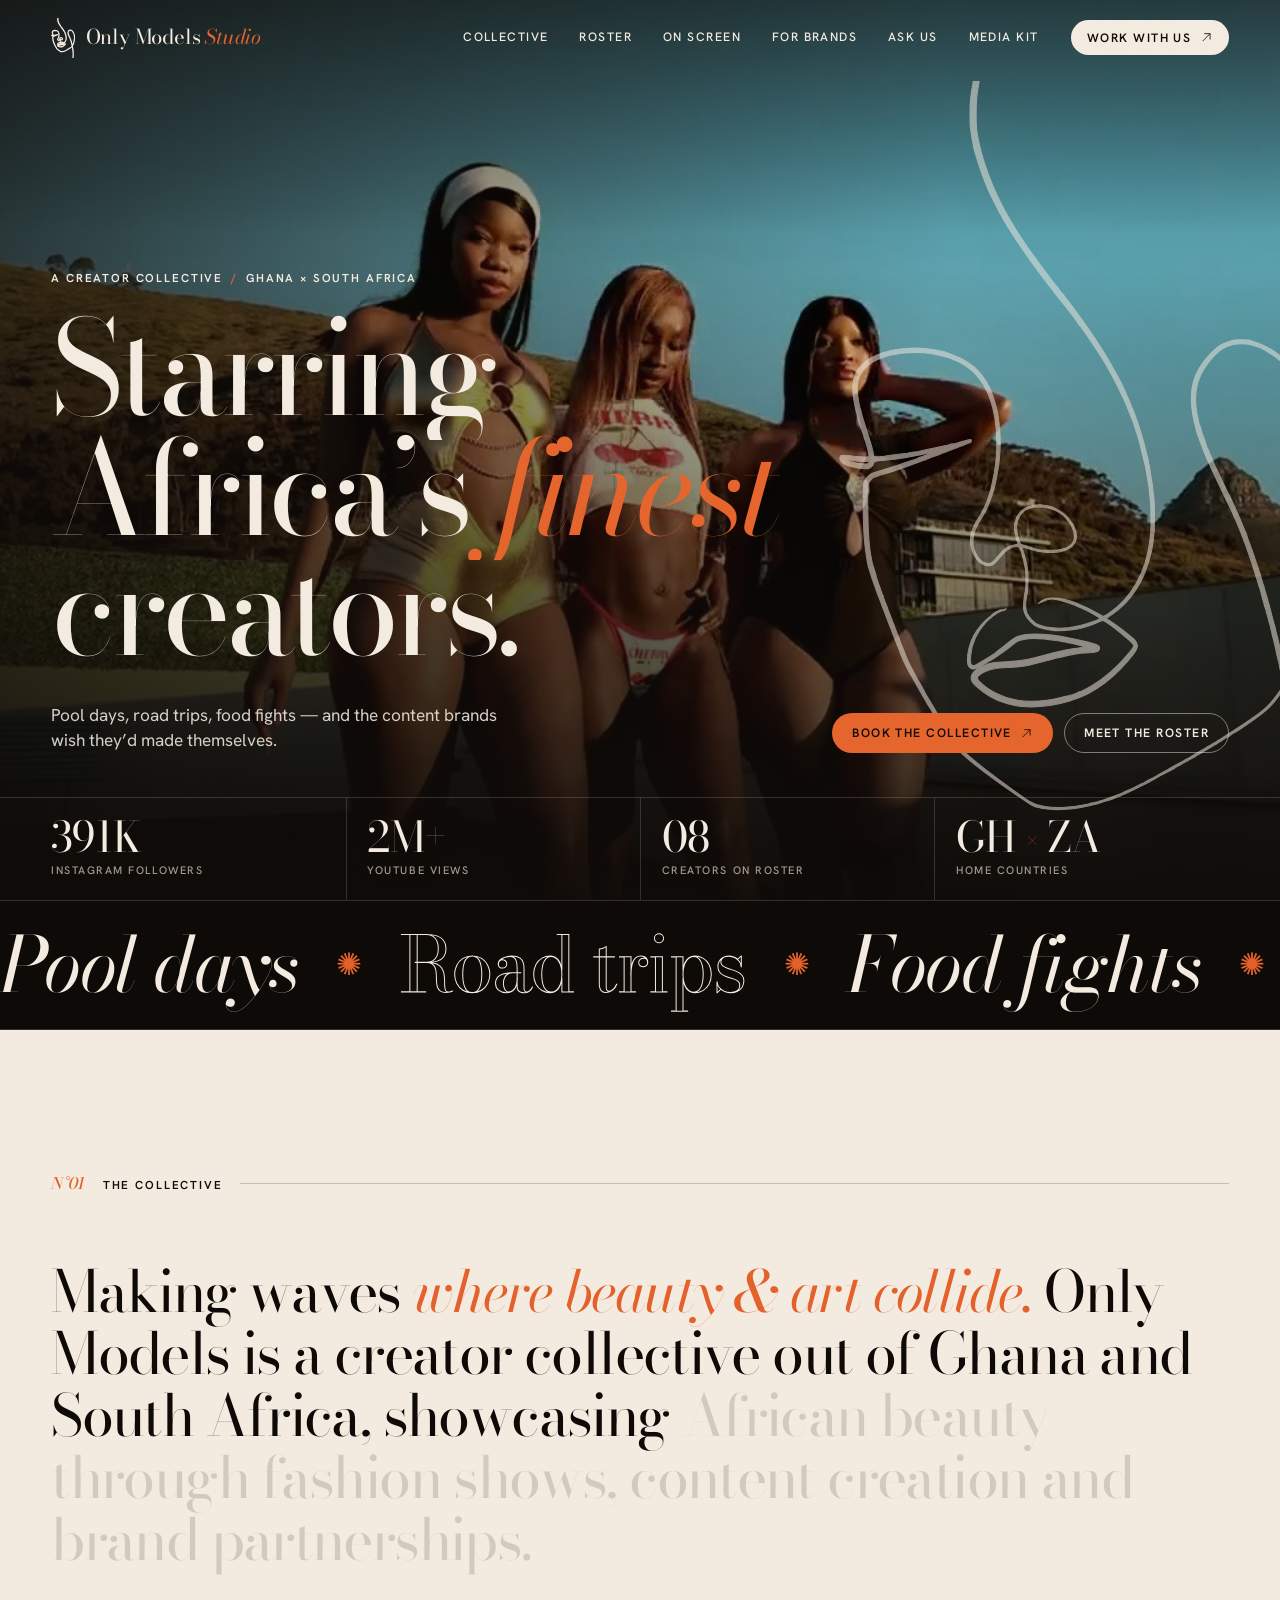
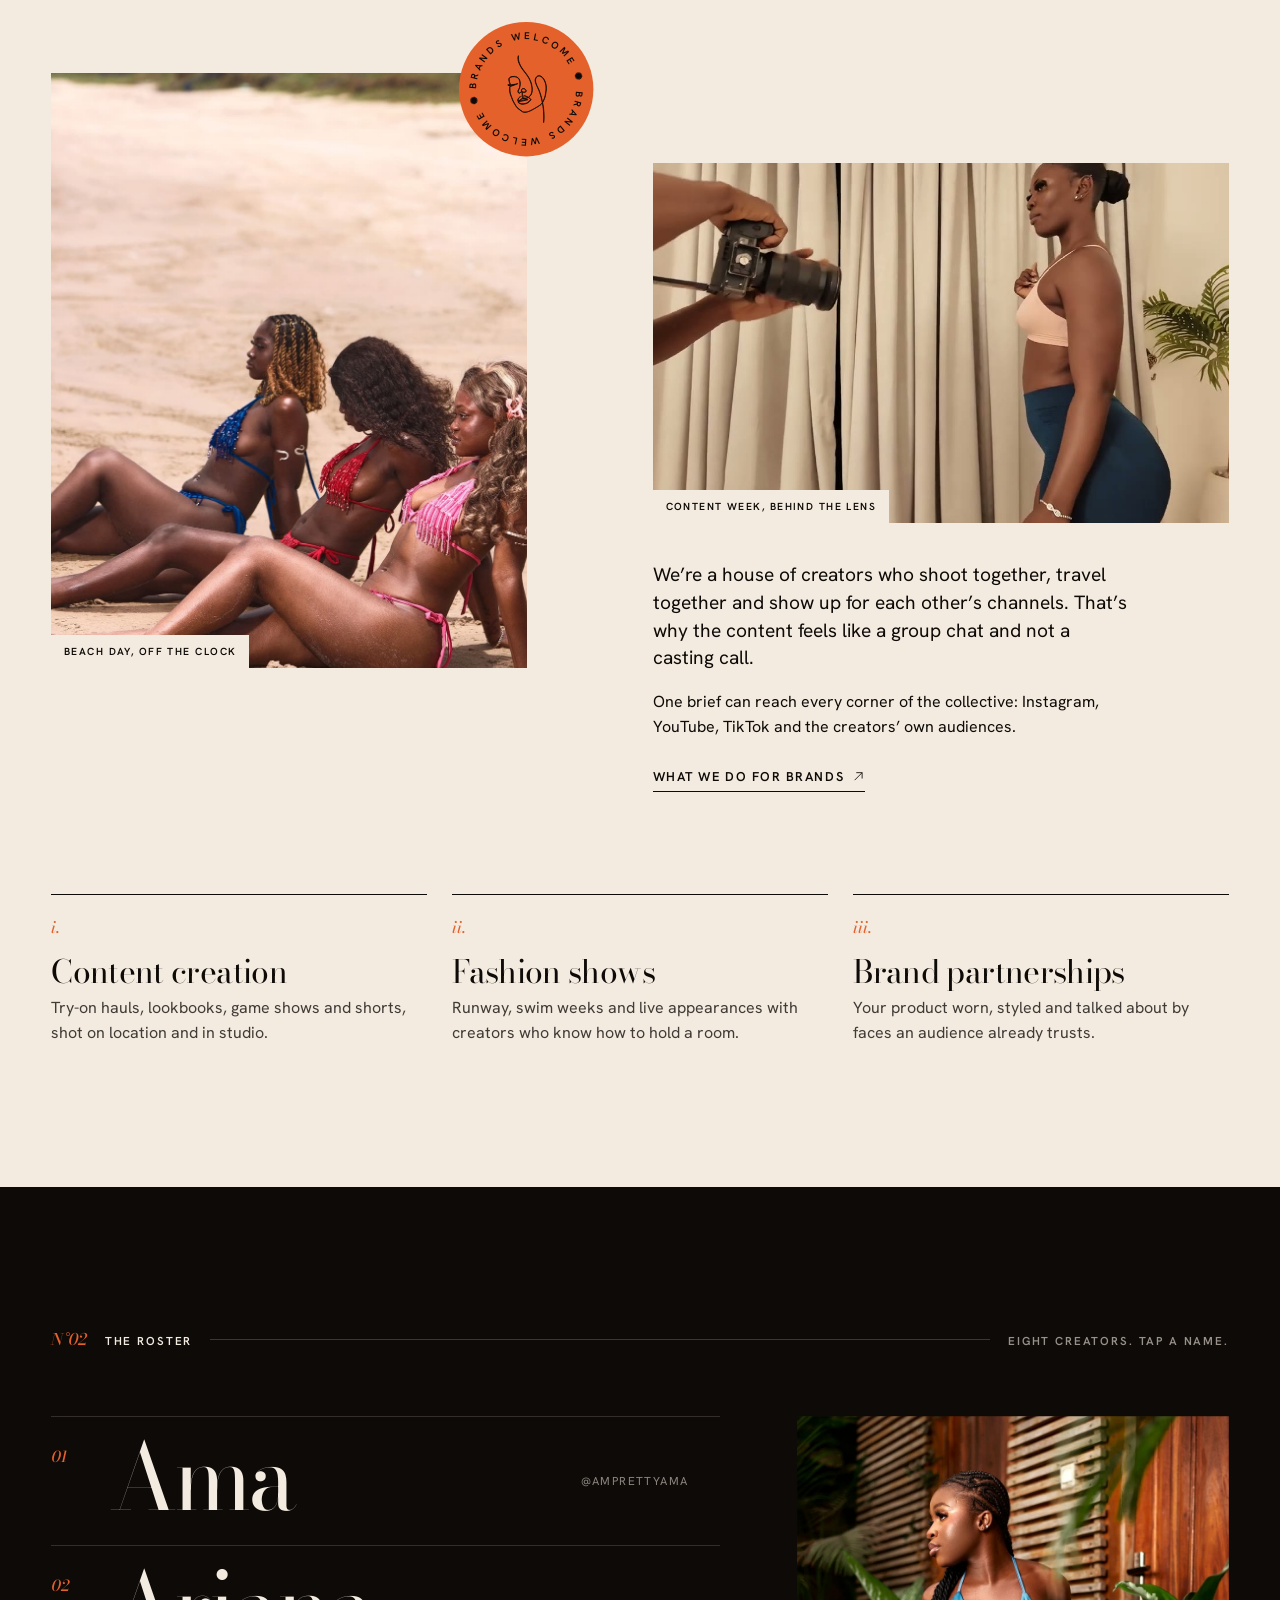
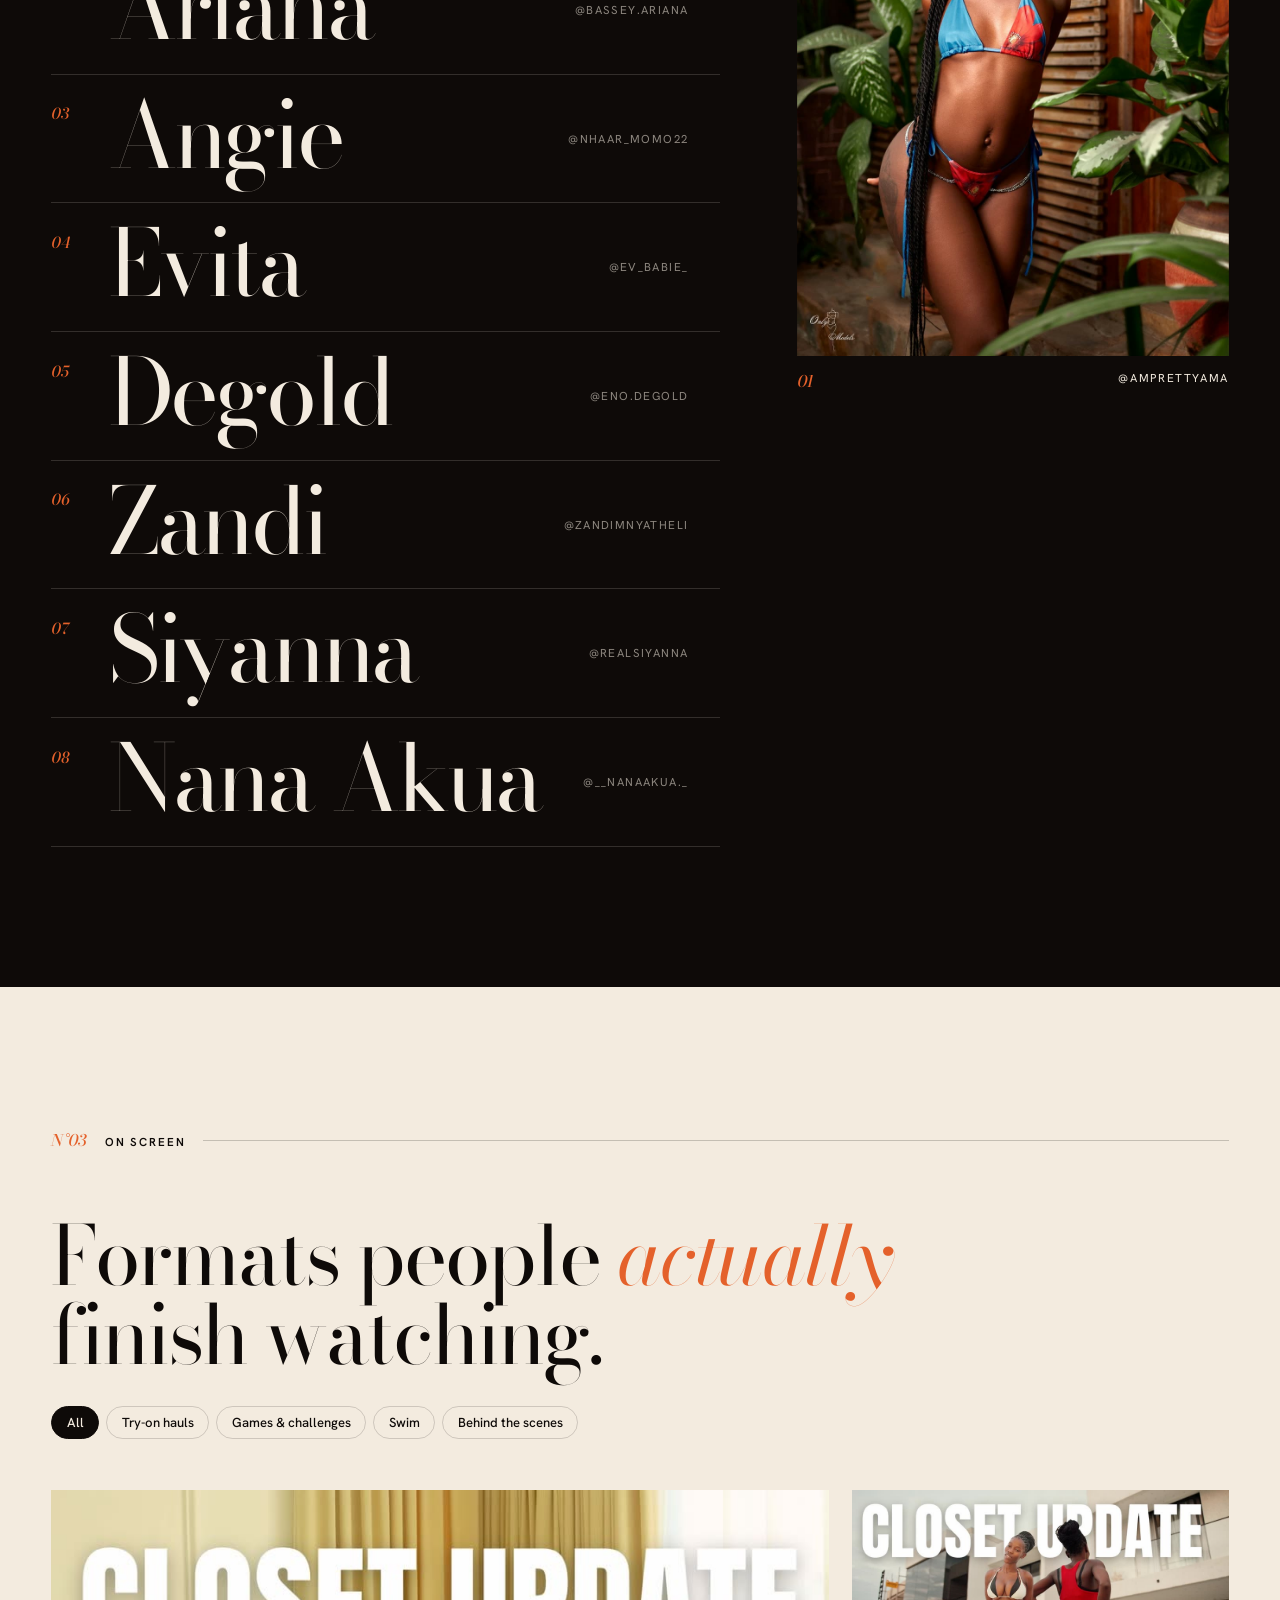
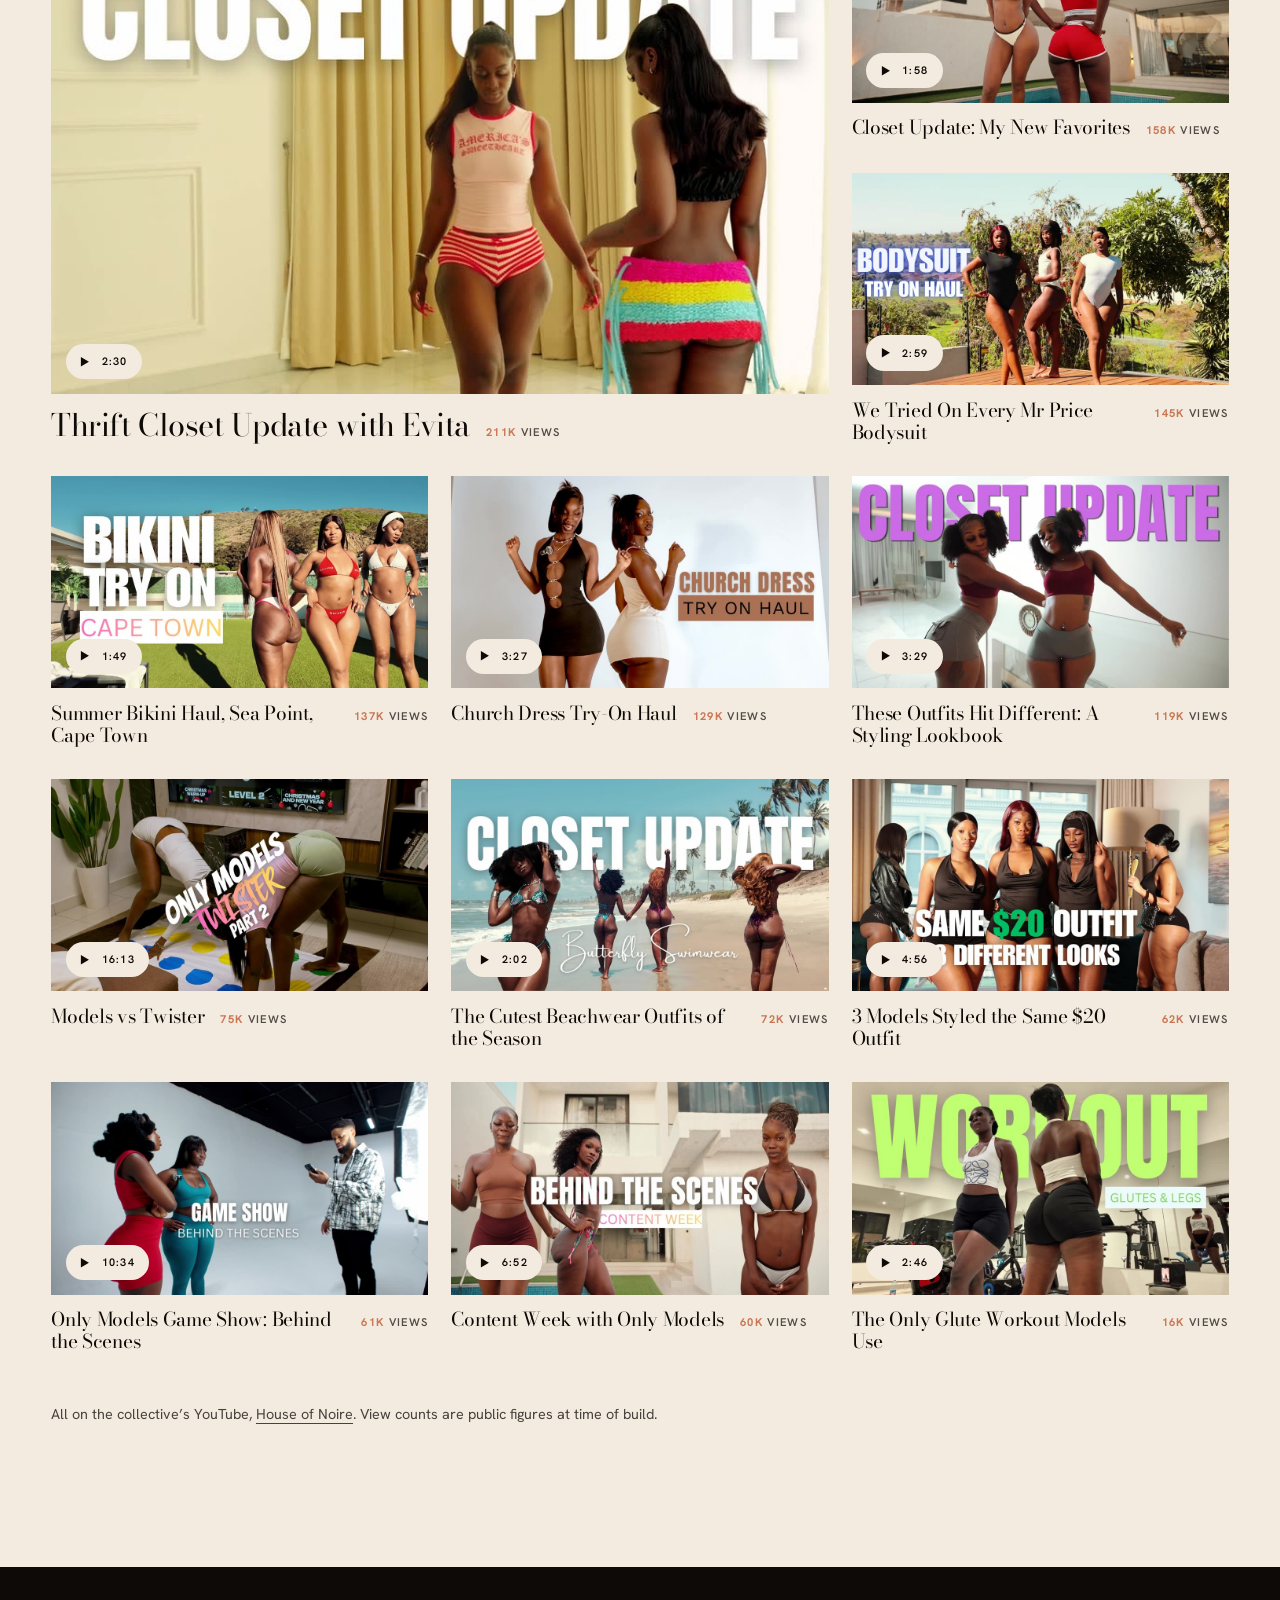
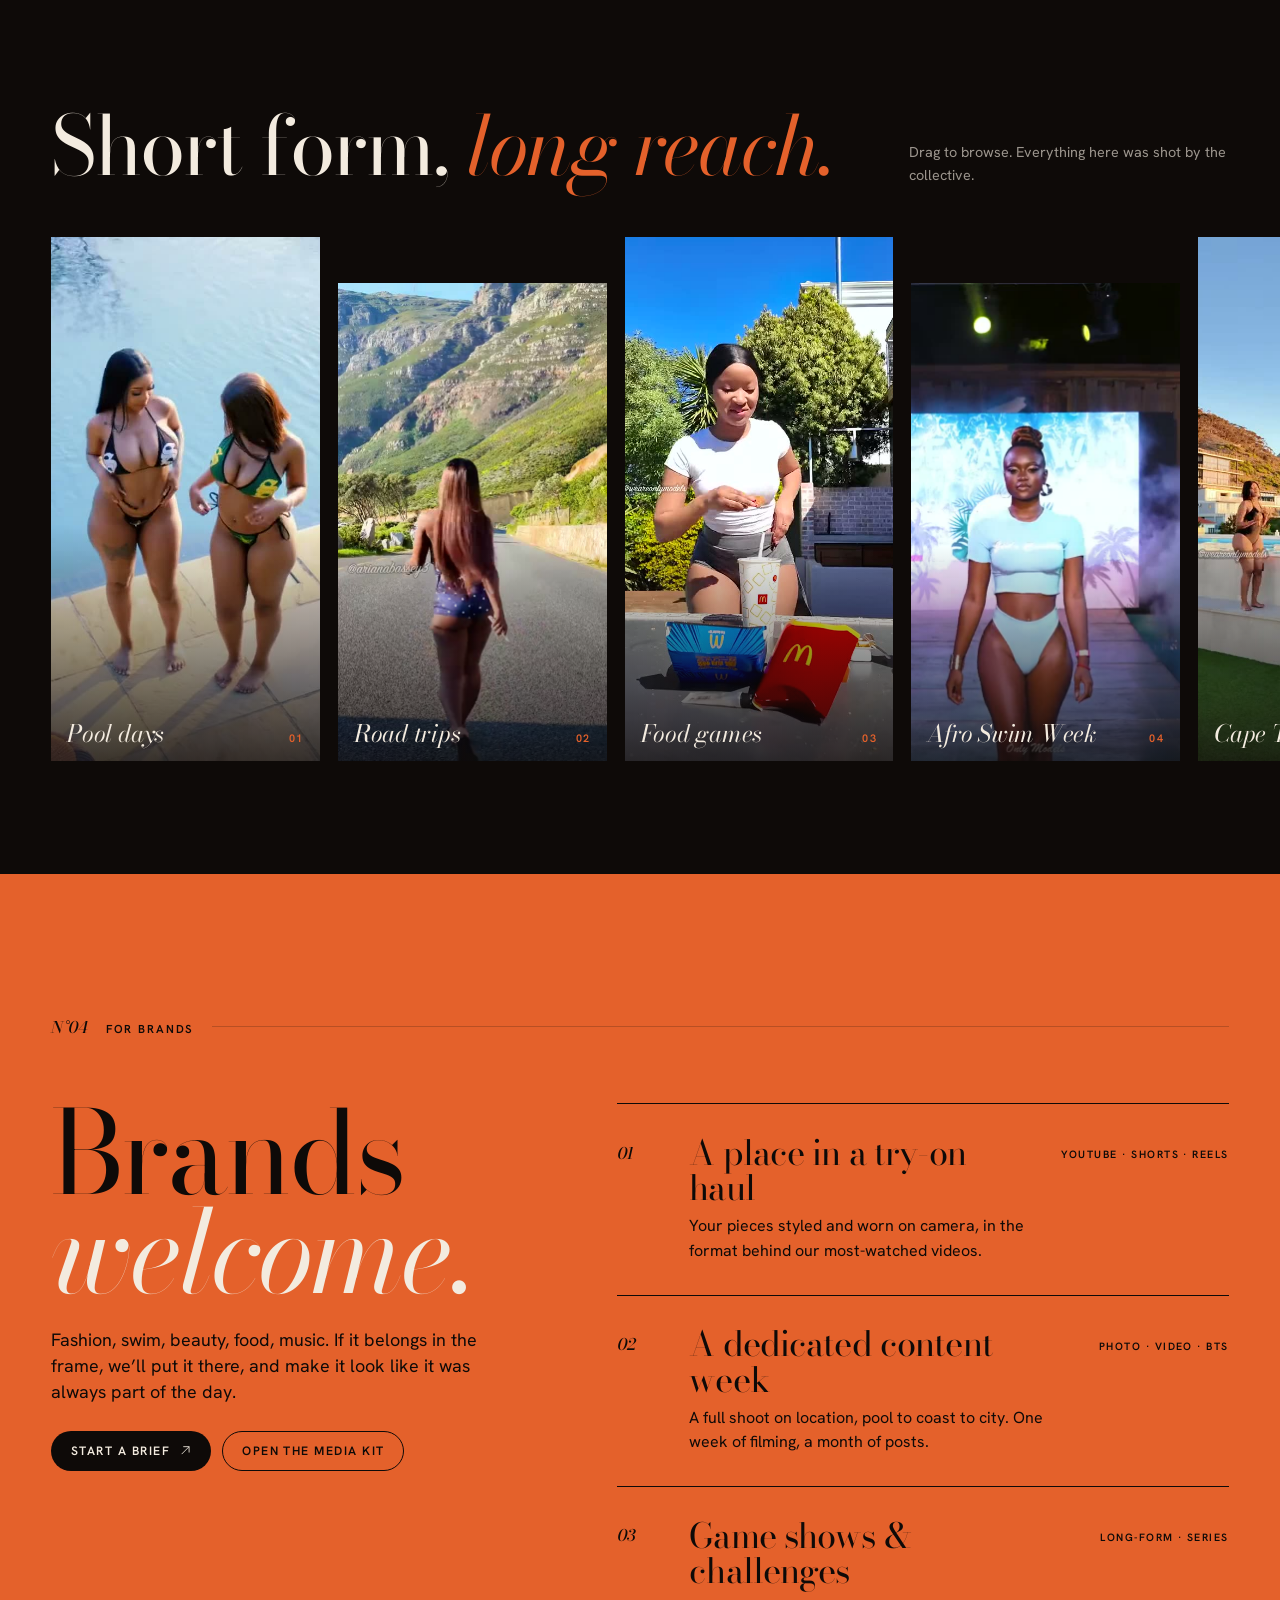
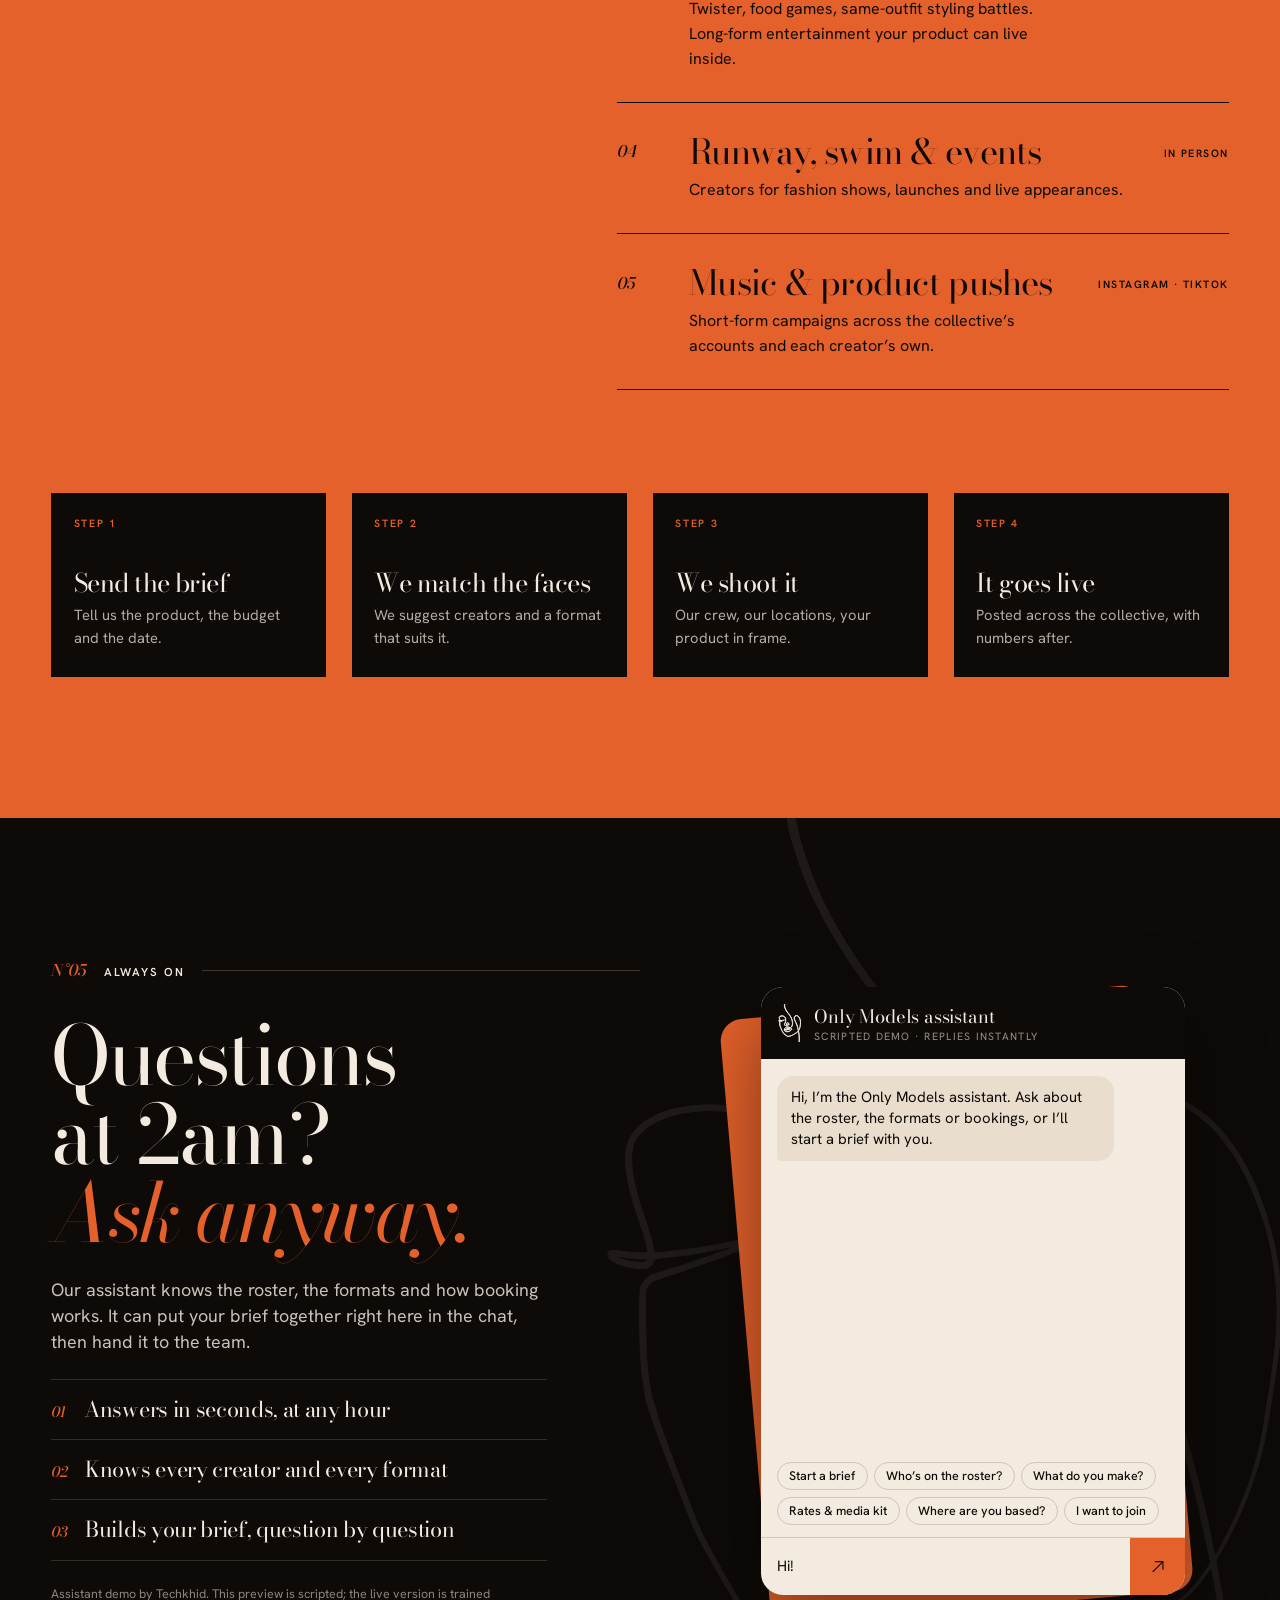
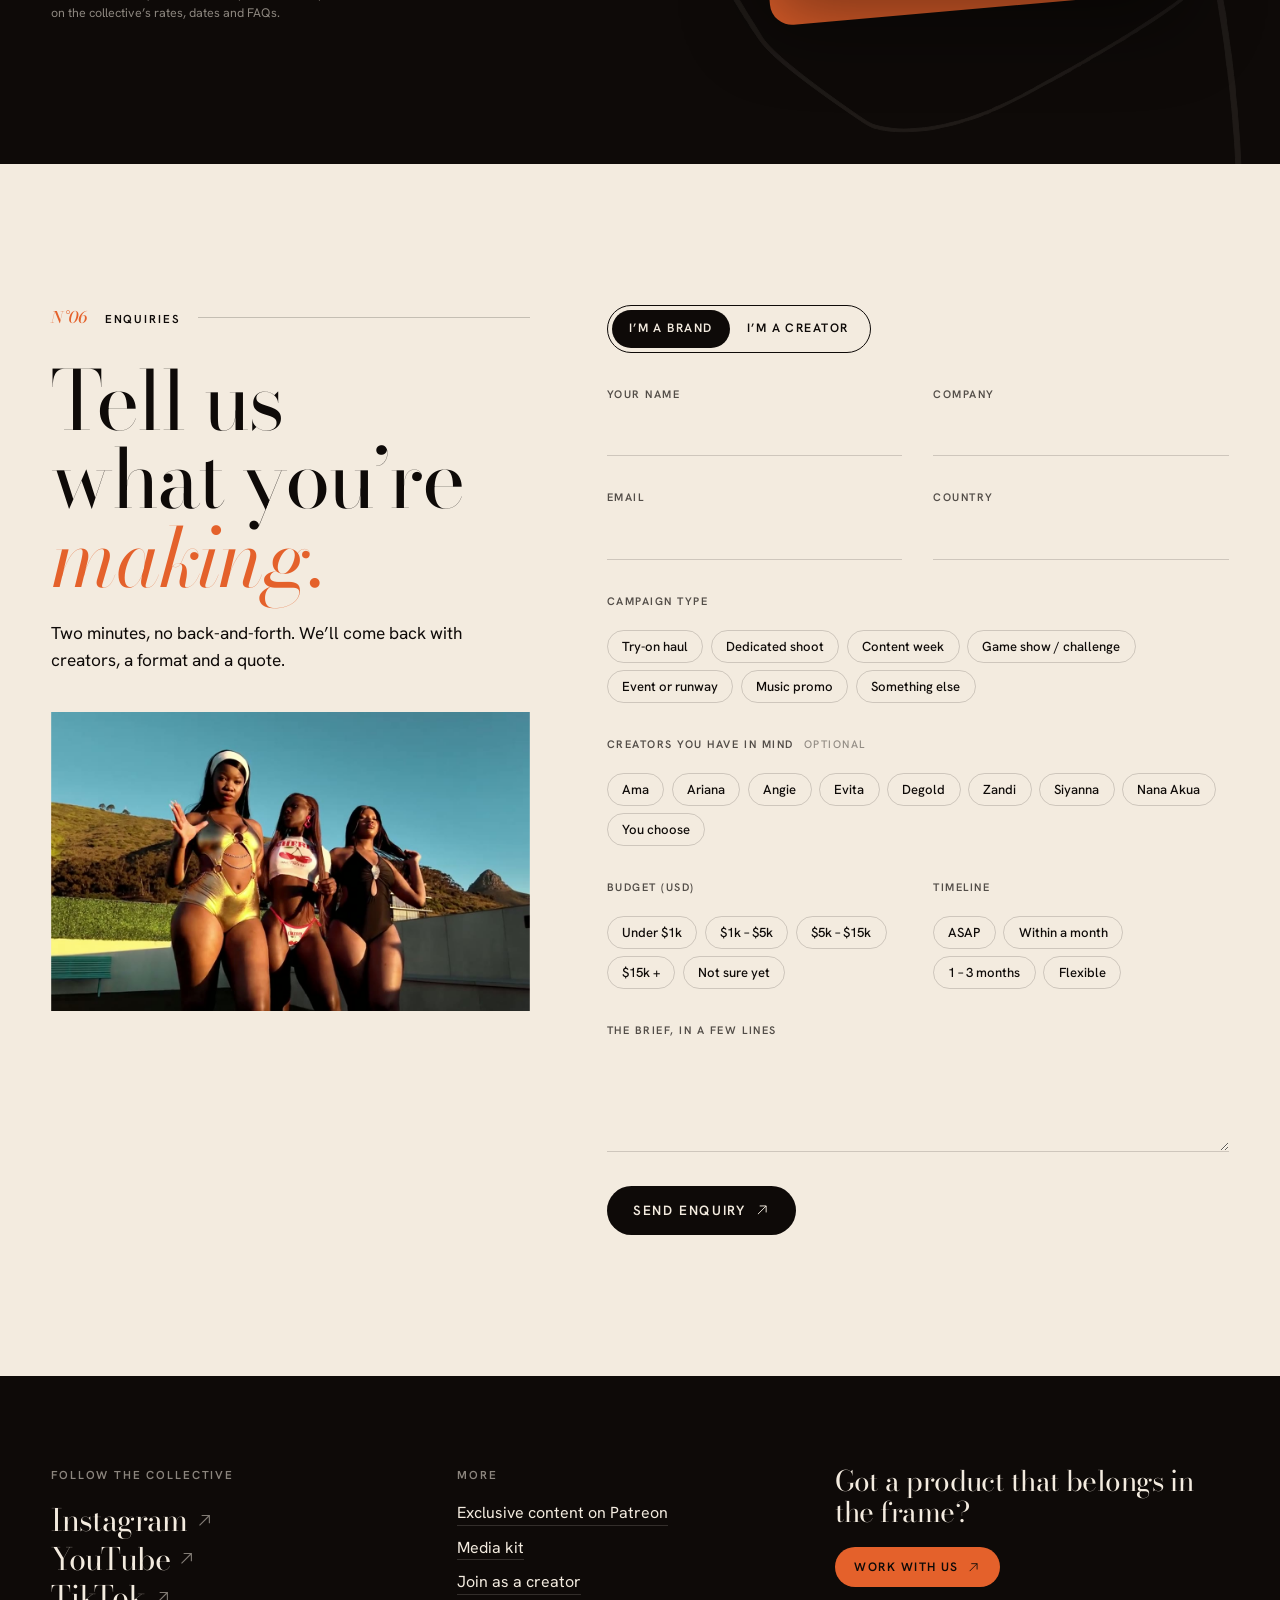
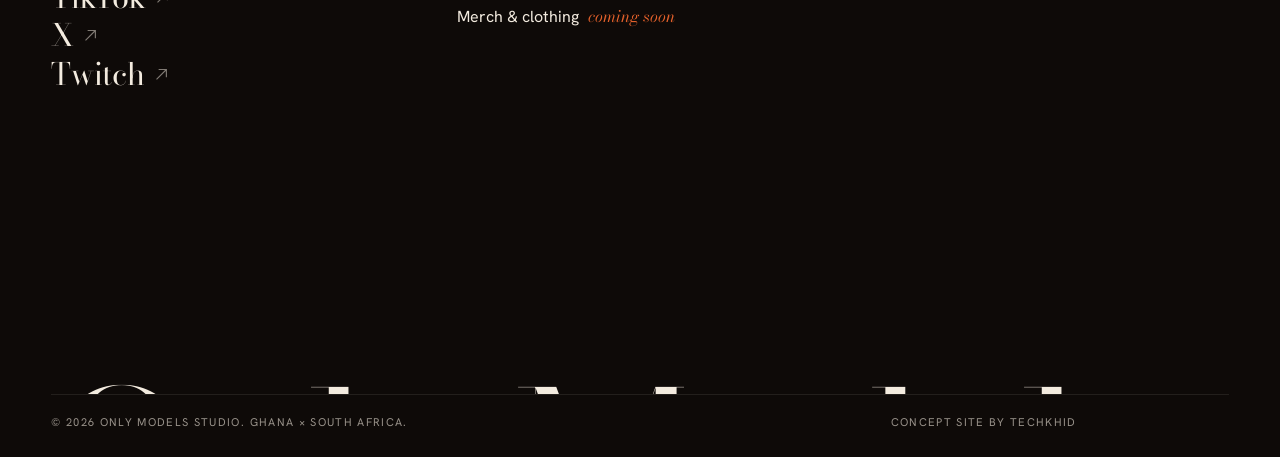
==== index.html @ adcc5e1e "Only Models Studio concept site Static site: hero film, roster, video grid, brand offers, scripted c" ====
<!doctype html>
<html lang="en">
<head>
<meta charset="utf-8">
<meta name="viewport" content="width=device-width, initial-scale=1">
<title>Only Models Studio — Africa's finest creators</title>
<meta name="description" content="Only Models Studio is a creator collective out of Ghana and South Africa. Pool days, road trips, food fights and brand partnerships, starring Africa's finest creators.">
<meta name="theme-color" content="#0e0a08">
<meta property="og:title" content="Only Models Studio — Africa's finest creators">
<meta property="og:description" content="A creator collective out of Ghana and South Africa. Brands welcome.">
<meta property="og:image" content="assets/img/collective-beach.jpg">
<meta property="og:type" content="website">
<link rel="icon" type="image/svg+xml" href="assets/favicon.svg">
<link rel="preconnect" href="https://fonts.googleapis.com">
<link rel="preconnect" href="https://fonts.gstatic.com" crossorigin>
<link href="https://fonts.googleapis.com/css2?family=Bodoni+Moda:ital,opsz,wght@0,6..96,400..700;1,6..96,400..700&family=Hanken+Grotesk:wght@300..700&display=swap" rel="stylesheet">
<link rel="preload" as="image" href="assets/video/hero-poster.jpg">
<link rel="stylesheet" href="css/style.css">
</head>
<body class="is-loading">

<!-- Their line-art mark, traced from the collective's own logo -->
<svg class="sprite" aria-hidden="true" focusable="false">
  <symbol id="mark" viewBox="400 0 1440 2400"><path fill-rule="evenodd" d="M 808 9 C 807 14, 806 19, 806 20 C 805 23, 803 39, 801 57 C 800 69, 800 115, 801 127 C 804 151, 806 164, 811 188 C 815 203, 829 246, 836 266 C 838 270, 840 277, 842 281 C 847 295, 856 315, 867 336 C 901 406, 944 470, 1023 573 C 1027 576, 1033 584, 1037 591 C 1042 597, 1048 605, 1051 609 C 1061 620, 1088 656, 1097 668 C 1101 674, 1106 681, 1108 683 C 1109 685, 1111 687, 1112 689 C 1113 690, 1119 698, 1125 707 C 1138 726, 1160 759, 1160 760 C 1160 760, 1161 762, 1162 763 C 1164 765, 1169 773, 1174 782 C 1182 795, 1186 803, 1199 826 C 1205 837, 1220 869, 1227 883 C 1234 899, 1241 916, 1243 921 C 1243 923, 1245 926, 1245 928 C 1248 933, 1255 952, 1258 961 C 1259 966, 1262 974, 1264 980 C 1268 992, 1275 1019, 1278 1034 C 1280 1040, 1282 1047, 1282 1050 C 1285 1059, 1292 1094, 1294 1109 C 1295 1116, 1297 1127, 1298 1132 C 1298 1137, 1299 1148, 1300 1155 C 1301 1162, 1301 1173, 1302 1179 C 1303 1192, 1303 1240, 1302 1252 C 1302 1257, 1301 1266, 1300 1273 C 1291 1361, 1249 1437, 1184 1480 C 1172 1488, 1171 1488, 1164 1484 C 1138 1469, 1115 1458, 1090 1448 C 1080 1445, 1076 1444, 1065 1441 C 1063 1440, 1057 1439, 1054 1438 C 1048 1436, 1044 1436, 1031 1436 C 1016 1436, 1015 1436, 1009 1439 C 998 1444, 995 1446, 995 1447 C 995 1447, 994 1448, 992 1449 C 991 1450, 990 1450, 990 1451 C 991 1451, 994 1450, 998 1448 C 1021 1436, 1031 1436, 1067 1448 C 1079 1451, 1083 1453, 1088 1455 C 1089 1455, 1093 1457, 1095 1458 C 1112 1463, 1160 1489, 1160 1493 C 1160 1496, 1130 1507, 1109 1512 C 1088 1517, 1085 1518, 1072 1519 C 1036 1522, 1002 1517, 983 1507 C 975 1501, 965 1491, 959 1480 C 954 1470, 954 1445, 959 1422 C 961 1411, 962 1371, 960 1360 C 959 1349, 956 1335, 954 1329 C 951 1317, 949 1309, 947 1304 C 945 1299, 945 1296, 946 1296 C 947 1295, 955 1297, 968 1301 C 986 1307, 989 1308, 1007 1309 C 1045 1312, 1070 1306, 1085 1291 C 1096 1280, 1098 1270, 1094 1252 C 1087 1226, 1067 1202, 1042 1190 C 1039 1188, 1036 1186, 1035 1186 C 1027 1182, 1004 1177, 991 1177 C 984 1177, 970 1180, 963 1182 C 948 1187, 931 1204, 928 1217 C 927 1219, 926 1223, 925 1226 C 922 1237, 924 1254, 930 1275 C 932 1280, 933 1285, 933 1285 C 933 1286, 930 1287, 926 1288 C 907 1290, 895 1298, 876 1322 C 866 1336, 863 1338, 856 1340 C 840 1344, 820 1328, 812 1302 C 803 1275, 809 1249, 829 1219 C 836 1208, 846 1191, 850 1181 C 856 1166, 866 1137, 869 1124 C 874 1099, 876 1092, 876 1087 C 877 1084, 878 1078, 879 1073 C 882 1050, 885 1004, 883 980 C 880 930, 875 907, 860 866 C 859 861, 850 844, 846 837 C 827 804, 793 776, 754 762 C 750 760, 746 758, 745 758 C 731 752, 696 745, 673 743 C 606 738, 547 752, 510 779 C 473 808, 466 844, 484 918 C 486 926, 489 935, 489 938 C 490 940, 492 946, 493 951 C 495 955, 497 961, 497 964 C 498 966, 501 974, 504 983 C 506 991, 509 999, 510 1001 C 512 1008, 516 1021, 518 1032 C 521 1046, 522 1045, 497 1044 C 486 1044, 472 1042, 466 1041 C 453 1039, 444 1039, 441 1041 C 437 1046, 438 1054, 444 1059 C 457 1070, 498 1080, 518 1076 C 524 1075, 531 1068, 532 1062 C 534 1057, 534 1057, 547 1055 C 573 1052, 585 1051, 601 1049 C 633 1044, 642 1042, 647 1041 C 650 1040, 657 1039, 663 1038 C 669 1037, 677 1035, 680 1034 C 688 1033, 694 1033, 692 1034 C 691 1035, 690 1035, 668 1043 C 659 1046, 652 1049, 651 1050 C 650 1050, 648 1051, 645 1052 C 643 1052, 633 1056, 623 1059 C 601 1067, 581 1073, 562 1079 C 533 1088, 529 1089, 526 1091 C 517 1097, 510 1104, 506 1114 C 502 1122, 503 1223, 506 1265 C 509 1300, 514 1334, 518 1351 C 520 1356, 527 1379, 529 1385 C 536 1404, 542 1422, 545 1429 C 552 1446, 553 1450, 555 1456 C 556 1459, 559 1467, 562 1474 C 564 1480, 567 1487, 568 1490 C 569 1493, 571 1499, 578 1516 C 580 1520, 582 1526, 583 1529 C 584 1532, 585 1535, 586 1536 C 586 1537, 587 1540, 588 1542 C 589 1544, 591 1550, 593 1554 C 596 1561, 600 1572, 609 1595 C 614 1608, 627 1635, 640 1657 C 641 1659, 643 1664, 645 1666 C 655 1684, 672 1714, 676 1720 C 677 1722, 680 1727, 683 1733 C 687 1738, 694 1750, 699 1759 C 705 1768, 710 1778, 712 1780 C 714 1783, 717 1788, 719 1792 C 722 1795, 727 1803, 730 1809 C 734 1815, 739 1822, 741 1825 C 749 1838, 759 1850, 769 1860 C 801 1892, 869 1943, 955 2001 C 966 2009, 980 2016, 985 2017 C 987 2017, 989 2018, 990 2018 C 991 2019, 997 2020, 1004 2021 C 1029 2026, 1075 2024, 1105 2019 C 1126 2014, 1132 2013, 1145 2010 C 1153 2008, 1166 2004, 1170 2002 C 1172 2002, 1175 2001, 1178 2000 C 1185 1998, 1195 1995, 1206 1990 C 1208 1989, 1210 1988, 1211 1988 C 1212 1988, 1214 1987, 1216 1987 C 1217 1986, 1221 1984, 1225 1982 C 1229 1981, 1235 1978, 1240 1976 C 1248 1972, 1296 1948, 1298 1947 C 1298 1947, 1303 1944, 1309 1941 C 1321 1934, 1334 1927, 1340 1924 C 1342 1923, 1346 1921, 1350 1919 C 1353 1917, 1360 1913, 1365 1911 C 1369 1908, 1378 1903, 1383 1901 C 1387 1898, 1392 1895, 1393 1894 C 1394 1894, 1396 1893, 1397 1892 C 1398 1891, 1401 1890, 1404 1889 C 1406 1887, 1408 1886, 1409 1885 C 1411 1885, 1418 1880, 1425 1877 C 1426 1875, 1435 1870, 1445 1865 C 1454 1859, 1467 1852, 1473 1848 C 1479 1844, 1485 1841, 1487 1840 C 1488 1839, 1492 1837, 1496 1835 C 1499 1832, 1505 1829, 1507 1827 C 1509 1826, 1515 1822, 1520 1820 C 1524 1817, 1529 1813, 1531 1812 C 1539 1808, 1563 1792, 1577 1782 C 1626 1748, 1642 1733, 1665 1698 C 1672 1689, 1673 1689, 1675 1699 C 1675 1702, 1676 1708, 1677 1711 C 1678 1714, 1679 1721, 1680 1728 C 1681 1734, 1683 1744, 1684 1750 C 1685 1756, 1687 1764, 1687 1768 C 1688 1772, 1689 1780, 1690 1786 C 1695 1815, 1701 1855, 1703 1879 C 1704 1886, 1705 1895, 1706 1898 C 1706 1901, 1707 1906, 1707 1910 C 1708 1914, 1709 1924, 1710 1934 C 1713 1963, 1715 1980, 1716 1995 C 1717 2003, 1717 2014, 1718 2020 C 1724 2081, 1727 2212, 1723 2285 C 1721 2314, 1718 2356, 1715 2384 C 1713 2399, 1713 2400, 1718 2400 C 1723 2400, 1722 2402, 1725 2373 C 1737 2259, 1738 2118, 1727 1998 C 1726 1991, 1726 1980, 1725 1973 C 1724 1966, 1723 1954, 1722 1947 C 1722 1939, 1721 1928, 1720 1922 C 1719 1915, 1719 1909, 1718 1909 C 1718 1909, 1718 1903, 1717 1897 C 1716 1891, 1715 1879, 1714 1871 C 1710 1845, 1708 1829, 1707 1821 C 1706 1817, 1705 1809, 1704 1803 C 1704 1796, 1702 1788, 1702 1784 C 1701 1779, 1699 1770, 1698 1764 C 1697 1757, 1695 1748, 1695 1743 C 1694 1738, 1692 1728, 1690 1720 C 1688 1705, 1685 1689, 1683 1679 C 1682 1673, 1682 1673, 1688 1663 C 1701 1643, 1722 1601, 1734 1574 C 1745 1547, 1749 1537, 1749 1536 C 1749 1535, 1750 1533, 1751 1532 C 1753 1527, 1769 1479, 1772 1467 C 1778 1443, 1784 1417, 1785 1409 C 1789 1387, 1793 1364, 1798 1333 C 1803 1297, 1804 1291, 1808 1265 C 1822 1161, 1817 1076, 1791 987 C 1787 972, 1781 952, 1775 939 C 1774 935, 1773 930, 1772 929 C 1771 927, 1769 922, 1766 916 C 1766 914, 1763 907, 1760 901 C 1741 856, 1711 812, 1683 783 C 1651 751, 1620 732, 1583 722 C 1570 718, 1535 718, 1524 722 C 1500 729, 1488 737, 1469 756 C 1417 810, 1404 864, 1423 947 C 1425 958, 1435 991, 1440 1003 C 1441 1006, 1443 1011, 1444 1014 C 1447 1022, 1458 1049, 1462 1058 C 1463 1060, 1465 1064, 1466 1066 C 1467 1069, 1469 1074, 1471 1078 C 1473 1083, 1475 1086, 1475 1086 C 1475 1087, 1496 1130, 1511 1162 C 1527 1194, 1542 1228, 1552 1253 C 1553 1256, 1555 1261, 1556 1264 C 1557 1267, 1559 1271, 1560 1274 C 1560 1276, 1561 1278, 1562 1280 C 1563 1283, 1567 1292, 1570 1302 C 1572 1307, 1576 1320, 1580 1330 C 1583 1340, 1588 1354, 1590 1361 C 1592 1367, 1594 1374, 1594 1376 C 1596 1380, 1598 1388, 1602 1400 C 1603 1404, 1605 1409, 1605 1410 C 1606 1412, 1607 1416, 1608 1420 C 1610 1428, 1619 1461, 1621 1467 C 1622 1469, 1623 1473, 1623 1475 C 1624 1477, 1625 1481, 1626 1484 C 1627 1489, 1631 1505, 1634 1513 C 1634 1516, 1636 1523, 1638 1530 C 1639 1536, 1641 1544, 1642 1548 C 1643 1551, 1645 1559, 1646 1564 C 1647 1568, 1650 1579, 1651 1588 C 1659 1620, 1660 1625, 1660 1627 C 1660 1629, 1660 1631, 1661 1632 C 1662 1635, 1665 1651, 1668 1663 C 1668 1667, 1669 1672, 1670 1674 C 1671 1678, 1670 1681, 1661 1694 C 1650 1710, 1638 1725, 1628 1735 C 1619 1744, 1615 1748, 1593 1764 C 1587 1768, 1581 1772, 1580 1773 C 1576 1776, 1544 1797, 1536 1802 C 1532 1805, 1527 1808, 1525 1809 C 1513 1817, 1504 1823, 1494 1829 C 1491 1830, 1487 1833, 1483 1836 C 1479 1838, 1474 1841, 1472 1842 C 1470 1844, 1464 1847, 1460 1849 C 1456 1852, 1444 1859, 1433 1865 C 1422 1871, 1413 1877, 1412 1878 C 1411 1878, 1408 1880, 1405 1882 C 1402 1883, 1397 1886, 1394 1888 C 1391 1890, 1388 1891, 1387 1892 C 1386 1893, 1383 1894, 1381 1895 C 1378 1897, 1364 1904, 1349 1913 C 1334 1921, 1321 1928, 1320 1929 C 1319 1929, 1314 1932, 1308 1936 C 1301 1939, 1296 1942, 1296 1942 C 1295 1942, 1289 1946, 1282 1950 C 1274 1953, 1267 1957, 1266 1958 C 1261 1960, 1239 1971, 1232 1973 C 1228 1975, 1224 1977, 1223 1978 C 1210 1983, 1183 1993, 1168 1998 C 1163 1999, 1157 2001, 1155 2002 C 1152 2002, 1148 2003, 1146 2004 C 1144 2004, 1141 2005, 1140 2005 C 1138 2006, 1122 2010, 1114 2011 C 1110 2012, 1105 2013, 1101 2013 C 1095 2015, 1082 2016, 1055 2018 C 1026 2020, 985 2013, 973 2005 C 971 2004, 970 2003, 970 2003 C 968 2003, 919 1969, 885 1944 C 818 1895, 773 1857, 756 1833 C 748 1820, 747 1818, 721 1777 C 707 1753, 706 1752, 688 1721 C 680 1708, 673 1696, 673 1695 C 671 1691, 660 1672, 657 1667 C 626 1609, 627 1611, 612 1571 C 609 1565, 605 1553, 602 1545 C 598 1536, 595 1527, 593 1523 C 592 1519, 590 1515, 590 1513 C 589 1511, 587 1507, 586 1504 C 585 1501, 583 1495, 581 1491 C 579 1486, 575 1476, 572 1468 C 570 1460, 566 1451, 564 1447 C 563 1443, 561 1438, 560 1436 C 560 1434, 558 1428, 556 1425 C 555 1421, 553 1416, 552 1414 C 552 1411, 549 1404, 546 1397 C 544 1389, 541 1381, 540 1379 C 540 1377, 537 1366, 534 1357 C 531 1347, 528 1338, 528 1337 C 528 1336, 527 1331, 526 1326 C 519 1293, 516 1245, 516 1171 C 516 1123, 516 1122, 518 1118 C 522 1108, 529 1102, 536 1100 C 539 1099, 542 1098, 544 1098 C 546 1097, 551 1095, 555 1094 C 574 1088, 616 1074, 659 1058 C 665 1056, 672 1053, 675 1053 C 677 1052, 680 1051, 681 1050 C 682 1050, 687 1048, 691 1046 C 694 1045, 701 1042, 706 1041 C 711 1039, 718 1036, 722 1034 C 742 1027, 798 1005, 801 1004 C 804 1002, 805 997, 802 996 C 800 995, 785 999, 763 1006 C 760 1007, 755 1008, 753 1008 C 751 1008, 743 1010, 737 1012 C 730 1013, 719 1016, 713 1017 C 706 1019, 698 1021, 694 1021 C 690 1022, 681 1024, 674 1025 C 666 1027, 656 1029, 652 1030 C 647 1030, 640 1031, 636 1032 C 632 1033, 628 1033, 627 1034 C 625 1034, 612 1036, 584 1039 C 577 1040, 568 1041, 565 1042 C 561 1043, 552 1043, 546 1044 C 534 1044, 532 1044, 532 1038 C 532 1033, 525 1008, 518 986 C 504 943, 500 930, 497 916 C 496 914, 495 909, 494 906 C 488 880, 485 849, 489 832 C 492 817, 497 809, 509 797 C 552 754, 658 741, 739 768 C 749 771, 768 780, 772 782 C 774 783, 775 784, 776 784 C 776 784, 781 787, 786 790 C 831 819, 857 864, 869 936 C 878 987, 876 1055, 863 1111 C 862 1117, 860 1125, 859 1129 C 859 1132, 858 1136, 857 1137 C 857 1138, 855 1143, 854 1147 C 847 1172, 836 1195, 823 1215 C 810 1235, 804 1248, 802 1267 C 798 1301, 817 1338, 842 1345 C 849 1347, 852 1347, 858 1346 C 866 1343, 869 1341, 881 1326 C 899 1303, 914 1293, 929 1293 C 936 1293, 937 1294, 941 1304 C 947 1321, 950 1334, 954 1355 C 956 1368, 956 1401, 954 1414 C 944 1466, 947 1481, 969 1503 C 982 1517, 997 1522, 1030 1526 C 1045 1528, 1078 1526, 1093 1523 C 1096 1523, 1102 1521, 1105 1521 C 1120 1518, 1147 1508, 1162 1501 C 1169 1497, 1169 1497, 1181 1505 C 1196 1515, 1219 1533, 1245 1556 C 1252 1562, 1255 1567, 1255 1570 C 1254 1572, 1248 1581, 1243 1587 C 1208 1630, 1176 1658, 1136 1681 C 1127 1687, 1108 1696, 1106 1696 C 1106 1696, 1102 1697, 1098 1699 C 1092 1702, 1084 1705, 1073 1708 C 1070 1708, 1063 1710, 1058 1711 C 1013 1723, 964 1726, 926 1719 C 890 1713, 849 1692, 826 1668 C 820 1661, 820 1661, 820 1657 C 821 1654, 822 1652, 830 1647 C 848 1635, 866 1630, 904 1629 C 919 1628, 933 1628, 935 1627 C 943 1626, 957 1624, 966 1622 C 970 1621, 976 1620, 979 1619 C 989 1617, 999 1614, 1007 1612 C 1012 1610, 1018 1609, 1021 1608 C 1023 1607, 1030 1606, 1035 1604 C 1039 1603, 1046 1601, 1050 1601 C 1072 1595, 1084 1593, 1091 1592 C 1095 1591, 1100 1591, 1102 1590 C 1104 1590, 1115 1589, 1128 1588 C 1156 1586, 1160 1585, 1160 1575 C 1160 1568, 1158 1566, 1112 1555 C 1035 1535, 958 1530, 930 1544 C 922 1548, 919 1550, 894 1570 C 884 1578, 872 1587, 869 1590 C 850 1602, 813 1624, 810 1624 C 802 1624, 800 1616, 802 1596 C 805 1560, 819 1531, 844 1504 C 855 1493, 876 1476, 879 1476 C 880 1476, 881 1475, 883 1474 C 884 1473, 886 1472, 888 1472 C 891 1472, 901 1468, 901 1467 C 901 1466, 900 1466, 899 1467 C 898 1467, 894 1467, 892 1468 C 887 1468, 878 1471, 875 1474 C 874 1474, 873 1475, 872 1475 C 871 1476, 869 1477, 867 1478 C 866 1479, 862 1482, 859 1485 C 818 1515, 793 1562, 793 1609 C 793 1624, 796 1629, 806 1633 C 810 1634, 816 1633, 821 1630 C 822 1629, 824 1628, 825 1628 C 825 1628, 828 1626, 832 1624 C 835 1622, 842 1618, 848 1615 C 869 1603, 883 1593, 910 1573 C 932 1555, 934 1554, 950 1551 C 968 1547, 1007 1549, 1037 1554 C 1041 1554, 1048 1556, 1052 1556 C 1055 1557, 1061 1558, 1064 1558 C 1068 1559, 1075 1561, 1081 1562 C 1086 1563, 1094 1565, 1098 1566 C 1101 1567, 1106 1568, 1109 1568 C 1111 1569, 1114 1570, 1115 1570 C 1117 1572, 1114 1573, 1101 1575 C 1083 1577, 1053 1583, 1029 1589 C 1026 1590, 1021 1592, 1018 1592 C 1011 1594, 989 1600, 980 1602 C 953 1609, 936 1612, 902 1613 C 865 1614, 852 1617, 835 1626 C 833 1627, 831 1628, 830 1628 C 828 1628, 813 1639, 810 1642 C 800 1654, 802 1668, 816 1680 C 843 1705, 872 1721, 902 1729 C 921 1734, 924 1735, 938 1737 C 979 1741, 1034 1735, 1077 1722 C 1079 1721, 1085 1719, 1089 1718 C 1113 1711, 1150 1691, 1175 1672 C 1203 1650, 1231 1622, 1254 1592 C 1264 1579, 1265 1576, 1265 1569 C 1265 1562, 1264 1559, 1256 1551 C 1243 1539, 1206 1510, 1188 1499 C 1183 1496, 1180 1494, 1180 1493 C 1180 1492, 1182 1490, 1193 1483 C 1248 1446, 1286 1386, 1303 1311 C 1307 1294, 1308 1286, 1311 1258 C 1313 1244, 1313 1178, 1311 1164 C 1311 1157, 1309 1146, 1308 1138 C 1308 1129, 1306 1116, 1304 1108 C 1303 1099, 1301 1088, 1300 1083 C 1300 1078, 1298 1071, 1298 1068 C 1297 1065, 1296 1060, 1296 1058 C 1294 1049, 1286 1016, 1278 987 C 1270 961, 1255 918, 1246 898 C 1246 896, 1241 885, 1236 874 C 1228 854, 1210 819, 1200 802 C 1164 736, 1127 682, 1058 592 C 1055 590, 1048 580, 1042 572 C 1035 563, 1027 553, 1023 548 C 1001 519, 969 475, 955 455 C 896 368, 864 303, 838 221 C 830 195, 822 164, 819 140 C 817 126, 817 121, 817 91 C 817 55, 817 48, 822 21 C 823 15, 824 8, 825 5 L 825 -0 817 -0 L 809 0 808 9 M 1535 731 C 1505 736, 1483 753, 1455 792 C 1433 823, 1424 858, 1427 897 C 1428 912, 1432 935, 1435 945 C 1435 947, 1437 954, 1439 959 C 1442 970, 1448 989, 1453 1001 C 1454 1006, 1456 1011, 1457 1013 C 1457 1014, 1458 1016, 1458 1017 C 1458 1017, 1460 1021, 1462 1025 C 1466 1036, 1473 1052, 1477 1060 C 1478 1063, 1481 1069, 1482 1073 C 1485 1078, 1488 1084, 1502 1114 C 1505 1120, 1513 1137, 1521 1153 C 1539 1189, 1545 1203, 1559 1238 C 1562 1245, 1565 1252, 1566 1254 C 1567 1256, 1568 1259, 1569 1262 C 1569 1264, 1571 1269, 1572 1273 C 1581 1294, 1601 1355, 1608 1376 C 1609 1381, 1611 1387, 1612 1391 C 1613 1395, 1615 1400, 1616 1402 C 1616 1404, 1619 1414, 1622 1424 C 1625 1434, 1628 1443, 1628 1446 C 1629 1448, 1629 1450, 1629 1451 C 1630 1451, 1631 1454, 1632 1458 C 1632 1461, 1634 1467, 1635 1471 C 1638 1483, 1646 1513, 1648 1519 C 1648 1522, 1651 1534, 1654 1545 C 1657 1556, 1660 1570, 1661 1576 C 1662 1581, 1664 1588, 1665 1592 C 1665 1595, 1667 1602, 1668 1607 C 1669 1612, 1671 1621, 1672 1626 C 1673 1630, 1675 1639, 1676 1645 C 1678 1657, 1679 1661, 1681 1661 C 1682 1661, 1687 1654, 1687 1653 C 1687 1652, 1689 1649, 1691 1646 C 1697 1634, 1698 1632, 1708 1614 C 1721 1587, 1733 1558, 1745 1528 C 1753 1507, 1766 1464, 1770 1445 C 1771 1440, 1773 1433, 1774 1430 C 1774 1427, 1775 1422, 1776 1418 C 1777 1414, 1778 1409, 1778 1407 C 1779 1402, 1783 1379, 1783 1371 C 1784 1368, 1785 1362, 1786 1358 C 1786 1353, 1788 1342, 1790 1333 C 1791 1324, 1793 1313, 1794 1308 C 1795 1300, 1798 1278, 1801 1256 C 1809 1195, 1809 1121, 1800 1069 C 1793 1027, 1788 1005, 1776 969 C 1764 935, 1749 899, 1737 877 C 1733 870, 1729 862, 1727 859 C 1723 851, 1716 840, 1710 833 C 1708 830, 1704 825, 1702 822 C 1685 798, 1660 774, 1639 760 C 1625 751, 1616 745, 1613 745 C 1612 744, 1610 743, 1608 742 C 1605 740, 1585 734, 1578 732 C 1567 730, 1545 730, 1535 731 M 459 1053 C 458 1054, 458 1054, 459 1054 C 460 1055, 463 1056, 466 1057 C 478 1061, 491 1064, 505 1064 C 515 1064, 516 1064, 518 1062 C 521 1059, 520 1056, 515 1057 C 510 1057, 478 1055, 474 1054 C 464 1052, 460 1052, 459 1053 M 976 1184 C 973 1185, 970 1186, 968 1186 C 967 1187, 964 1188, 962 1188 C 958 1189, 948 1196, 943 1202 C 929 1218, 926 1243, 935 1272 C 938 1281, 941 1287, 942 1287 C 943 1288, 950 1290, 958 1292 C 979 1299, 980 1300, 991 1302 C 1007 1305, 1042 1304, 1055 1301 C 1079 1295, 1090 1284, 1090 1265 C 1090 1259, 1088 1249, 1085 1243 C 1084 1241, 1083 1239, 1083 1238 C 1083 1237, 1072 1220, 1068 1216 C 1062 1208, 1039 1192, 1036 1192 C 1035 1192, 1033 1191, 1032 1191 C 1018 1185, 991 1181, 976 1184"/></symbol>
  <symbol id="i-arrow" viewBox="0 0 24 24"><path d="M5 19 19 5M8 5h11v11" fill="none" stroke="currentColor" stroke-width="1.6"/></symbol>
  <symbol id="i-play" viewBox="0 0 24 24"><path d="M8 5.5v13l11-6.500z" fill="currentColor"/></symbol>
  <symbol id="i-close" viewBox="0 0 24 24"><path d="M5 5l14 14M19 5 5 19" fill="none" stroke="currentColor" stroke-width="1.6"/></symbol>
  <symbol id="i-ig" viewBox="0 0 24 24"><rect x="3.5" y="3.5" width="17" height="17" rx="5" fill="none" stroke="currentColor" stroke-width="1.6"/><circle cx="12" cy="12" r="4" fill="none" stroke="currentColor" stroke-width="1.6"/><circle cx="17.2" cy="6.8" r="1.1" fill="currentColor"/></symbol>
  <symbol id="i-yt" viewBox="0 0 24 24"><rect x="2.5" y="5.5" width="19" height="13" rx="4" fill="none" stroke="currentColor" stroke-width="1.6"/><path d="M10 9.200v5.600l5-2.800z" fill="currentColor"/></symbol>
  <symbol id="i-tt" viewBox="0 0 24 24"><path d="M14 3v11.500a3.5 3.5 0 1 1-3.5-3.500M14 3c.3 2.6 2 4.5 4.8 4.8" fill="none" stroke="currentColor" stroke-width="1.7" stroke-linecap="round"/></symbol>
  <symbol id="i-chat" viewBox="0 0 24 24"><path d="M4 5.500h16v10.500H10l-4.5 3.500V16H4z" fill="none" stroke="currentColor" stroke-width="1.6" stroke-linejoin="round"/></symbol>
</svg>

<!-- Preloader -->
<div class="loader" id="loader" aria-hidden="true">
  <svg class="loader__mark"><use href="#mark"/></svg>
  <div class="loader__row">
    <span>Only Models Studio</span>
    <span class="loader__count" id="loaderCount">0</span>
  </div>
</div>

<a class="skip" href="#main">Skip to content</a>
<div class="progress" id="progress" aria-hidden="true"></div>
<div class="cursor" id="cursor" aria-hidden="true"><span></span></div>

<header class="nav" id="nav">
  <a class="brand" href="#top" aria-label="Only Models Studio — home">
    <svg class="brand__mark"><use href="#mark"/></svg>
    <span class="brand__word">Only Models <em>Studio</em></span>
  </a>
  <nav class="nav__links" aria-label="Primary">
    <a href="#collective">Collective</a>
    <a href="#roster">Roster</a>
    <a href="#work">On screen</a>
    <a href="#brands">For brands</a>
    <a href="#assistant">Ask us</a>
    <a href="media-kit.html">Media kit</a>
  </nav>
  <a class="btn btn--pill nav__cta" href="#enquire">Work with us <svg><use href="#i-arrow"/></svg></a>
  <button class="nav__burger" id="burger" aria-label="Open menu" aria-expanded="false" aria-controls="menu"><span></span><span></span></button>
</header>

<div class="menu" id="menu" hidden>
  <nav aria-label="Mobile">
    <a href="#collective"><i>01</i>Collective</a>
    <a href="#roster"><i>02</i>Roster</a>
    <a href="#work"><i>03</i>On screen</a>
    <a href="#brands"><i>04</i>For brands</a>
    <a href="#assistant"><i>05</i>Ask us</a>
    <a href="#enquire"><i>06</i>Enquiries</a>
    <a href="media-kit.html"><i>07</i>Media kit</a>
  </nav>
  <p class="menu__foot">Ghana × South Africa — Brands welcome</p>
</div>

<main id="main">

<!-- ───────────── HERO ───────────── -->
<section class="hero" id="top">
  <div class="hero__media">
    <video class="hero__video" autoplay muted loop playsinline poster="assets/video/hero-poster.jpg">
      <source src="assets/video/hero.mp4" type="video/mp4">
    </video>
  </div>
  <svg class="hero__mark" aria-hidden="true"><use href="#mark"/></svg>

  <div class="hero__inner">
    <p class="eyebrow hero__eyebrow">A creator collective <b>/</b> Ghana × South Africa</p>
    <h1 class="hero__title">
      <span class="line"><span>Starring</span></span>
      <span class="line"><span>Africa&rsquo;s <em>finest</em></span></span>
      <span class="line"><span>creators.</span></span>
    </h1>
    <div class="hero__foot">
      <p class="hero__lede">Pool days, road trips, food fights &mdash; and the content brands wish they&rsquo;d made themselves.</p>
      <div class="hero__cta">
        <a class="btn btn--solid" href="#enquire">Book the collective <svg><use href="#i-arrow"/></svg></a>
        <a class="btn btn--ghost" href="#roster">Meet the roster</a>
      </div>
    </div>
  </div>

  <dl class="hero__stats">
    <div><dt>Instagram followers</dt><dd><span data-count="392" data-suffix="K">392K</span></dd></div>
    <div><dt>YouTube views</dt><dd><span data-count="2" data-suffix="M+">2M+</span></dd></div>
    <div><dt>Creators on roster</dt><dd><span data-count="8" data-pad="2">08</span></dd></div>
    <div><dt>Home countries</dt><dd>GH <i>×</i> ZA</dd></div>
  </dl>
</section>

<!-- ───────────── MARQUEE ───────────── -->
<div class="marquee" aria-hidden="true">
  <div class="marquee__track">
    <span>Pool days</span><i>✺</i><span class="o">Road trips</span><i>✺</i><span>Food fights</span><i>✺</i><span class="o">Try-on hauls</span><i>✺</i><span>Game shows</span><i>✺</i><span class="o">Content weeks</span><i>✺</i>
    <span>Pool days</span><i>✺</i><span class="o">Road trips</span><i>✺</i><span>Food fights</span><i>✺</i><span class="o">Try-on hauls</span><i>✺</i><span>Game shows</span><i>✺</i><span class="o">Content weeks</span><i>✺</i>
  </div>
</div>

<!-- ───────────── COLLECTIVE ───────────── -->
<section class="collective light" id="collective">
  <div class="wrap">
    <header class="sec-head">
      <span class="sec-no">N°01</span>
      <span class="sec-name">The Collective</span>
    </header>

    <p class="manifesto" id="manifesto">Making waves <em>where beauty &amp; art collide.</em> Only Models is a creator collective out of Ghana and South Africa, showcasing African beauty through fashion shows, content creation and brand partnerships.</p>

    <div class="collective__grid">
      <a class="seal" href="#enquire" aria-label="Brands welcome. Start a brief">
        <svg viewBox="0 0 200 200">
          <circle cx="100" cy="100" r="100" class="seal__disc"/>
          <defs><path id="sealPath" d="M100 100m-74 0a74 74 0 1 1 148 0a74 74 0 1 1-148 0"/></defs>
          <g class="seal__spin"><text><textPath href="#sealPath" textLength="456">BRANDS WELCOME ✺ BRANDS WELCOME ✺ </textPath></text></g>
          <use href="#mark" x="71" y="50" width="60" height="100" class="seal__mark"/>
        </svg>
      </a>
      <figure class="frame frame--a" data-parallax="-0.06">
        <img src="assets/img/collective-beach.jpg" alt="Three Only Models creators laughing together on the beach" loading="lazy" width="1400" height="1400">
        <figcaption>Beach day, off the clock</figcaption>
      </figure>
      <figure class="frame frame--b" data-parallax="0.08">
        <img src="assets/img/still-bts-camera.jpg" alt="Behind the scenes: a photographer shooting a creator during content week" loading="lazy" width="1280" height="720">
        <figcaption>Content week, behind the lens</figcaption>
      </figure>
      <div class="collective__copy">
        <p>We&rsquo;re a house of creators who shoot together, travel together and show up for each other&rsquo;s channels. That&rsquo;s why the content feels like a group chat and not a casting call.</p>
        <p>One brief can reach every corner of the collective: Instagram, YouTube, TikTok and the creators&rsquo; own audiences.</p>
        <a class="link" href="#brands">What we do for brands <svg><use href="#i-arrow"/></svg></a>
      </div>
    </div>

    <ul class="pillars">
      <li class="reveal"><span>i.</span><h3>Content creation</h3><p>Try-on hauls, lookbooks, game shows and shorts, shot on location and in studio.</p></li>
      <li class="reveal"><span>ii.</span><h3>Fashion shows</h3><p>Runway, swim weeks and live appearances with creators who know how to hold a room.</p></li>
      <li class="reveal"><span>iii.</span><h3>Brand partnerships</h3><p>Your product worn, styled and talked about by faces an audience already trusts.</p></li>
    </ul>
  </div>
</section>

<!-- ───────────── ROSTER ───────────── -->
<section class="roster" id="roster">
  <div class="wrap">
    <header class="sec-head">
      <span class="sec-no">N°02</span>
      <span class="sec-name">The Roster</span>
      <span class="sec-note">Eight creators. Tap a name.</span>
    </header>

    <div class="roster__layout">
      <ol class="roster__list" id="rosterList"></ol>
      <aside class="roster__stage" aria-hidden="true">
        <div class="roster__frame" id="rosterFrame"></div>
        <div class="roster__caption"><span id="rosterIdx">01</span><span id="rosterHandle">@amprettyama</span></div>
      </aside>
    </div>
  </div>
</section>

<!-- ───────────── ON SCREEN ───────────── -->
<section class="work light" id="work">
  <div class="wrap">
    <header class="sec-head">
      <span class="sec-no">N°03</span>
      <span class="sec-name">On Screen</span>
    </header>
    <div class="work__intro">
      <h2 class="display">Formats people <em>actually</em> finish watching.</h2>
      <div class="filters" role="tablist" aria-label="Filter videos">
        <button class="chip is-on" role="tab" aria-selected="true" data-filter="all">All</button>
        <button class="chip" role="tab" aria-selected="false" data-filter="haul">Try-on hauls</button>
        <button class="chip" role="tab" aria-selected="false" data-filter="game">Games &amp; challenges</button>
        <button class="chip" role="tab" aria-selected="false" data-filter="swim">Swim</button>
        <button class="chip" role="tab" aria-selected="false" data-filter="bts">Behind the scenes</button>
      </div>
    </div>
    <div class="work__grid" id="workGrid"></div>
    <p class="work__more">All on the collective&rsquo;s YouTube, <a href="https://www.youtube.com/@thehouseofnoire" target="_blank" rel="noopener">House of Noire</a>. View counts are public figures at time of build.</p>
  </div>
</section>

<!-- ───────────── REELS ───────────── -->
<section class="reels" id="reels">
  <div class="wrap reels__head">
    <h2 class="display">Short form, <em>long reach.</em></h2>
    <p>Drag to browse. Everything here was shot by the collective.</p>
  </div>
  <div class="reels__rail" id="reelsRail" tabindex="0" aria-label="Short videos from the collective">
    <figure class="reel"><video muted loop playsinline preload="none" poster="assets/video/reel-pool.jpg" src="assets/video/reel-pool.mp4"></video><figcaption><b>Pool days</b><span>01</span></figcaption></figure>
    <figure class="reel"><video muted loop playsinline preload="none" poster="assets/video/reel-road.jpg" src="assets/video/reel-road.mp4"></video><figcaption><b>Road trips</b><span>02</span></figcaption></figure>
    <figure class="reel"><video muted loop playsinline preload="none" poster="assets/video/reel-food.jpg" src="assets/video/reel-food.mp4"></video><figcaption><b>Food games</b><span>03</span></figcaption></figure>
    <figure class="reel"><video muted loop playsinline preload="none" poster="assets/video/reel-runway.jpg" src="assets/video/reel-runway.mp4"></video><figcaption><b>Afro Swim Week</b><span>04</span></figcaption></figure>
    <figure class="reel"><video muted loop playsinline preload="none" poster="assets/video/reel-capetown.jpg" src="assets/video/reel-capetown.mp4"></video><figcaption><b>Cape Town</b><span>05</span></figcaption></figure>
    <figure class="reel"><video muted loop playsinline preload="none" poster="assets/video/reel-gang.jpg" src="assets/video/reel-gang.mp4"></video><figcaption><b>The gang</b><span>06</span></figcaption></figure>
    <figure class="reel"><video muted loop playsinline preload="none" poster="assets/video/reel-dance.jpg" src="assets/video/reel-dance.mp4"></video><figcaption><b>Dance breaks</b><span>07</span></figcaption></figure>
  </div>
</section>

<!-- ───────────── FOR BRANDS ───────────── -->
<section class="brands" id="brands">
  <div class="wrap">
    <header class="sec-head">
      <span class="sec-no">N°04</span>
      <span class="sec-name">For Brands</span>
    </header>

    <div class="brands__layout">
      <div class="brands__lead">
        <h2 class="display">Brands <em>welcome.</em></h2>
        <p>Fashion, swim, beauty, food, music. If it belongs in the frame, we&rsquo;ll put it there, and make it look like it was always part of the day.</p>
        <div class="brands__actions">
          <a class="btn btn--dark" href="#enquire">Start a brief <svg><use href="#i-arrow"/></svg></a>
          <a class="btn btn--line" href="media-kit.html">Open the media kit</a>
        </div>
      </div>

      <ol class="offers">
        <li class="offer reveal">
          <span class="offer__no">01</span>
          <div><h3>A place in a try-on haul</h3><p>Your pieces styled and worn on camera, in the format behind our most-watched videos.</p></div>
          <span class="offer__tag">YouTube · Shorts · Reels</span>
        </li>
        <li class="offer reveal">
          <span class="offer__no">02</span>
          <div><h3>A dedicated content week</h3><p>A full shoot on location, pool to coast to city. One week of filming, a month of posts.</p></div>
          <span class="offer__tag">Photo · Video · BTS</span>
        </li>
        <li class="offer reveal">
          <span class="offer__no">03</span>
          <div><h3>Game shows &amp; challenges</h3><p>Twister, food games, same-outfit styling battles. Long-form entertainment your product can live inside.</p></div>
          <span class="offer__tag">Long-form · Series</span>
        </li>
        <li class="offer reveal">
          <span class="offer__no">04</span>
          <div><h3>Runway, swim &amp; events</h3><p>Creators for fashion shows, launches and live appearances.</p></div>
          <span class="offer__tag">In person</span>
        </li>
        <li class="offer reveal">
          <span class="offer__no">05</span>
          <div><h3>Music &amp; product pushes</h3><p>Short-form campaigns across the collective&rsquo;s accounts and each creator&rsquo;s own.</p></div>
          <span class="offer__tag">Instagram · TikTok</span>
        </li>
      </ol>
    </div>

    <div class="process">
      <div class="reveal"><span>Step 1</span><h4>Send the brief</h4><p>Tell us the product, the budget and the date.</p></div>
      <div class="reveal"><span>Step 2</span><h4>We match the faces</h4><p>We suggest creators and a format that suits it.</p></div>
      <div class="reveal"><span>Step 3</span><h4>We shoot it</h4><p>Our crew, our locations, your product in frame.</p></div>
      <div class="reveal"><span>Step 4</span><h4>It goes live</h4><p>Posted across the collective, with numbers after.</p></div>
    </div>
  </div>
</section>

<!-- ───────────── ASSISTANT ───────────── -->
<section class="assist" id="assistant">
  <svg class="assist__mark" aria-hidden="true"><use href="#mark"/></svg>
  <div class="wrap assist__layout">
    <div class="assist__copy">
      <header class="sec-head">
        <span class="sec-no">N°05</span>
        <span class="sec-name">Always On</span>
      </header>
      <h2 class="display">Questions at 2am? <em>Ask anyway.</em></h2>
      <p class="assist__lede">Our assistant knows the roster, the formats and how booking works. It can put your brief together right here in the chat, then hand it to the team.</p>
      <ul class="assist__points">
        <li><span>01</span>Answers in seconds, at any hour</li>
        <li><span>02</span>Knows every creator and every format</li>
        <li><span>03</span>Builds your brief, question by question</li>
      </ul>
      <p class="assist__tag">Assistant demo by Techkhid. This preview is scripted; the live version is trained on the collective&rsquo;s rates, dates and FAQs.</p>
    </div>
    <div class="assist__stage">
      <div class="chat chat--inline" id="chatInline" data-chat></div>
    </div>
  </div>
</section>

<!-- ───────────── ENQUIRE ───────────── -->
<section class="enquire light" id="enquire">
  <div class="wrap enquire__layout">
    <div class="enquire__aside">
      <header class="sec-head">
        <span class="sec-no">N°06</span>
        <span class="sec-name">Enquiries</span>
      </header>
      <h2 class="display">Tell us what you&rsquo;re <em>making.</em></h2>
      <p>Two minutes, no back-and-forth. We&rsquo;ll come back with creators, a format and a quote.</p>
      <figure class="enquire__img">
        <img src="assets/img/still-golden.jpg" alt="Three creators posing at golden hour in Cape Town" loading="lazy" width="1280" height="720">
      </figure>
    </div>

    <form class="form" id="form" novalidate>
      <div class="seg" role="radiogroup" aria-label="I am a">
        <label><input type="radio" name="who" value="brand" checked><span>I&rsquo;m a brand</span></label>
        <label><input type="radio" name="who" value="creator"><span>I&rsquo;m a creator</span></label>
      </div>

      <div class="form__row">
        <label class="field"><span>Your name</span><input name="name" autocomplete="name" required></label>
        <label class="field" data-for="brand"><span>Company</span><input name="company" autocomplete="organization"></label>
        <label class="field" data-for="creator" hidden><span>Instagram or TikTok handle</span><input name="handle" placeholder="@"></label>
      </div>
      <div class="form__row">
        <label class="field"><span>Email</span><input type="email" name="email" autocomplete="email" required></label>
        <label class="field"><span>Country</span><input name="country" autocomplete="country-name"></label>
      </div>

      <fieldset class="chips" data-for="brand" data-name="type">
        <legend>Campaign type</legend>
        <button type="button" class="chip">Try-on haul</button>
        <button type="button" class="chip">Dedicated shoot</button>
        <button type="button" class="chip">Content week</button>
        <button type="button" class="chip">Game show / challenge</button>
        <button type="button" class="chip">Event or runway</button>
        <button type="button" class="chip">Music promo</button>
        <button type="button" class="chip">Something else</button>
      </fieldset>

      <fieldset class="chips" data-for="brand" data-name="creators">
        <legend>Creators you have in mind <small>optional</small></legend>
        <span id="creatorChips"></span>
        <button type="button" class="chip">You choose</button>
      </fieldset>

      <div class="form__row" data-for="brand">
        <fieldset class="chips chips--single" data-name="budget">
          <legend>Budget (USD)</legend>
          <button type="button" class="chip">Under $1k</button>
          <button type="button" class="chip">$1k – $5k</button>
          <button type="button" class="chip">$5k – $15k</button>
          <button type="button" class="chip">$15k +</button>
          <button type="button" class="chip">Not sure yet</button>
        </fieldset>
        <fieldset class="chips chips--single" data-name="timeline">
          <legend>Timeline</legend>
          <button type="button" class="chip">ASAP</button>
          <button type="button" class="chip">Within a month</button>
          <button type="button" class="chip">1 – 3 months</button>
          <button type="button" class="chip">Flexible</button>
        </fieldset>
      </div>

      <label class="field field--area"><span id="msgLabel">The brief, in a few lines</span><textarea name="message" rows="3"></textarea></label>

      <div class="form__foot">
        <button class="btn btn--dark btn--lg" type="submit">Send enquiry <svg><use href="#i-arrow"/></svg></button>
        <p class="form__note" id="formNote" role="status"></p>
      </div>
    </form>

    <div class="sent" id="sent" hidden>
      <svg class="sent__mark"><use href="#mark"/></svg>
      <h3 class="display">Got it, <em id="sentName">thank you.</em></h3>
      <p id="sentText"></p>
      <button class="btn btn--line" id="sentReset" type="button">Send another</button>
      <p class="sent__demo">Demo preview: the form isn&rsquo;t connected yet, so nothing was sent.</p>
    </div>
  </div>
</section>

</main>

<!-- ───────────── FOOTER ───────────── -->
<footer class="foot">
  <div class="wrap">
    <div class="foot__top">
      <div>
        <p class="eyebrow">Follow the collective</p>
        <ul class="foot__social">
          <li><a href="https://www.instagram.com/onlymodelsstudio/" target="_blank" rel="noopener">Instagram <svg><use href="#i-arrow"/></svg></a></li>
          <li><a href="https://www.youtube.com/@thehouseofnoire" target="_blank" rel="noopener">YouTube <svg><use href="#i-arrow"/></svg></a></li>
          <li><a href="https://www.tiktok.com/@itsonlymodels" target="_blank" rel="noopener">TikTok <svg><use href="#i-arrow"/></svg></a></li>
          <li><a href="https://twitter.com/weareonlymodels" target="_blank" rel="noopener">X <svg><use href="#i-arrow"/></svg></a></li>
          <li><a href="https://www.twitch.tv/onlymodels" target="_blank" rel="noopener">Twitch <svg><use href="#i-arrow"/></svg></a></li>
        </ul>
      </div>
      <div>
        <p class="eyebrow">More</p>
        <ul class="foot__list">
          <li><a href="https://patreon.com/weareonlymodels" target="_blank" rel="noopener">Exclusive content on Patreon</a></li>
          <li><a href="media-kit.html">Media kit</a></li>
          <li><a href="#enquire">Join as a creator</a></li>
          <li><span>Merch &amp; clothing <i>coming soon</i></span></li>
        </ul>
      </div>
      <div class="foot__cta">
        <p>Got a product that belongs in the frame?</p>
        <a class="btn btn--solid" href="#enquire">Work with us <svg><use href="#i-arrow"/></svg></a>
      </div>
    </div>
    <div class="foot__word" aria-hidden="true">Only Models</div>
    <div class="foot__base">
      <span>© <span id="year">2026</span> Only Models Studio. Ghana × South Africa.</span>
      <span>Concept site by Techkhid</span>
    </div>
  </div>
</footer>

<!-- Creator drawer -->
<div class="drawer" id="drawer" hidden role="dialog" aria-modal="true" aria-labelledby="drawerName">
  <div class="drawer__scrim" data-close></div>
  <div class="drawer__panel">
    <button class="drawer__close" data-close aria-label="Close"><svg><use href="#i-close"/></svg></button>
    <div class="drawer__media" id="drawerMedia"></div>
    <div class="drawer__body">
      <p class="eyebrow" id="drawerIdx">Creator 01 / 08</p>
      <h3 class="drawer__name" id="drawerName">Ama</h3>
      <p class="drawer__note" id="drawerNote"></p>
      <ul class="drawer__links" id="drawerLinks"></ul>
      <a class="btn btn--solid" id="drawerBook" href="#enquire">Request for a campaign <svg><use href="#i-arrow"/></svg></a>
    </div>
  </div>
</div>

<!-- Video lightbox -->
<div class="lightbox" id="lightbox" hidden role="dialog" aria-modal="true" aria-label="Video player">
  <div class="lightbox__scrim" data-close></div>
  <button class="lightbox__close" data-close aria-label="Close"><svg><use href="#i-close"/></svg></button>
  <div class="lightbox__frame" id="lightboxFrame"></div>
</div>

<!-- Floating assistant (scripted demo) -->
<button class="ask" id="askBtn" aria-expanded="false" aria-controls="askPanel"><svg><use href="#i-chat"/></svg><span>Ask us</span></button>
<section class="chat chat--float" id="askPanel" hidden aria-label="Only Models assistant" data-chat data-closable></section>

<script src="js/main.js"></script>
</body>
</html>
---- css/style.css ----
/* Only Models Studio — sunlit editorial
   ink + bone, one clay accent lifted from the collective's own studio backdrops */

:root {
  --ink: #0e0a08;
  --ink-2: #19120e;
  --bone: #f3ebdf;
  --paper: #e9decd;
  --sand: #cdb89b;
  --clay: #e4612b;
  --clay-deep: #b9461a;
  --muted: #a39483;
  --line: rgba(243, 235, 223, .16);
  --line-ink: rgba(14, 10, 8, .16);

  --serif: "Bodoni Moda", "Didot", "Bodoni MT", Georgia, serif;
  --sans: "Hanken Grotesk", "Helvetica Neue", Arial, sans-serif;

  --gut: clamp(1.15rem, 4vw, 4rem);
  --sec: clamp(5rem, 11vw, 10.5rem);
  --ease: cubic-bezier(.2, .7, .1, 1);
  --ease-io: cubic-bezier(.76, 0, .24, 1);
}

*, *::before, *::after { box-sizing: border-box; }
html { -webkit-text-size-adjust: 100%; scroll-behavior: smooth; scroll-padding-top: 4.5rem; }
body {
  margin: 0;
  background: var(--ink);
  color: var(--bone);
  font: 400 1rem/1.55 var(--sans);
  -webkit-font-smoothing: antialiased;
  text-rendering: optimizeLegibility;
  overflow-x: hidden;
}
body.is-loading, body.is-locked { overflow: hidden; }
img, video, svg { display: block; max-width: 100%; }
img, video { height: auto; }
a { color: inherit; text-decoration: none; }
button { font: inherit; color: inherit; background: none; border: 0; padding: 0; cursor: pointer; }
h1, h2, h3, h4, p, ol, ul, dl, dd, figure, fieldset { margin: 0; padding: 0; border: 0; }
ol, ul { list-style: none; }
em { font-style: italic; }
::selection { background: var(--clay); color: var(--ink); }
:focus-visible { outline: 2px solid var(--clay); outline-offset: 3px; }
[hidden] { display: none !important; }

/* film grain over everything */
body::after {
  content: ""; position: fixed; inset: 0; z-index: 90; pointer-events: none; opacity: .09; mix-blend-mode: overlay;
  background-image: url("data:image/svg+xml,%3Csvg xmlns='http://www.w3.org/2000/svg' width='220' height='220'%3E%3Cfilter id='n'%3E%3CfeTurbulence type='fractalNoise' baseFrequency='.9' numOctaves='2' stitchTiles='stitch'/%3E%3CfeColorMatrix values='0 0 0 0 1  0 0 0 0 1  0 0 0 0 1  0 0 0 .9 0'/%3E%3C/filter%3E%3Crect width='100%25' height='100%25' filter='url(%23n)'/%3E%3C/svg%3E");
}

.sprite { position: absolute; width: 0; height: 0; overflow: hidden; }
.wrap { width: 100%; max-width: 1560px; margin-inline: auto; padding-inline: var(--gut); }
.light { background: var(--bone); color: var(--ink); }
.skip { position: fixed; left: 1rem; top: -4rem; z-index: 200; background: var(--bone); color: var(--ink); padding: .6rem 1rem; }
.skip:focus { top: 1rem; }

.eyebrow {
  font-size: .72rem; font-weight: 600; letter-spacing: .16em; text-transform: uppercase;
}
.display {
  font-family: var(--serif); font-weight: 400; letter-spacing: -.025em; line-height: .96;
  font-size: clamp(2.5rem, 6.4vw, 6rem); text-wrap: balance;
}
.display em { color: var(--clay); }

/* ── buttons ── */
.btn {
  display: inline-flex; align-items: center; gap: .7em; white-space: nowrap;
  padding: 1.05em 1.55em; border-radius: 999px; border: 1px solid transparent;
  font-size: .76rem; font-weight: 600; letter-spacing: .12em; text-transform: uppercase; line-height: 1;
  transition: background .35s var(--ease), color .35s var(--ease), border-color .35s var(--ease), transform .35s var(--ease);
}
.btn svg { width: 1.05em; height: 1.05em; transition: transform .35s var(--ease); }
.btn:hover svg { transform: translate(3px, -3px); }
.btn:active { transform: scale(.97); }
.btn--solid { background: var(--clay); color: var(--ink); }
.btn--solid:hover { background: var(--bone); }
.btn--ghost { border-color: rgba(243, 235, 223, .45); color: var(--bone); }
.btn--ghost:hover { background: var(--bone); color: var(--ink); border-color: var(--bone); }
.btn--pill { background: var(--bone); color: var(--ink); padding: .85em 1.25em; }
.btn--pill:hover { background: var(--clay); }
.btn--dark { background: var(--ink); color: var(--bone); }
.btn--dark:hover { background: var(--ink-2); color: #fff; }
.btn--line { border-color: currentColor; }
.btn--line:hover { background: var(--ink); color: var(--bone); border-color: var(--ink); }
.btn--lg { font-size: .84rem; padding: 1.25em 1.9em; }

.link { display: inline-flex; align-items: center; gap: .6em; font-weight: 600; font-size: .8rem; letter-spacing: .12em; text-transform: uppercase; padding-bottom: .35em; border-bottom: 1px solid currentColor; }
.link svg { width: 1em; height: 1em; transition: transform .35s var(--ease); }
.link:hover svg { transform: translate(3px, -3px); }

.chip {
  padding: .68em 1.1em; border-radius: 999px; border: 1px solid var(--line-ink);
  font-size: .82rem; font-weight: 500; line-height: 1; white-space: nowrap;
  transition: background .25s, color .25s, border-color .25s;
}
.chip:hover { border-color: var(--ink); }
.chip.is-on { background: var(--ink); color: var(--bone); border-color: var(--ink); }

/* ── section heads ── */
.sec-head {
  display: flex; align-items: baseline; gap: 1.1rem; margin-bottom: clamp(2.2rem, 5vw, 4.5rem);
  font-size: .72rem; font-weight: 600; letter-spacing: .16em; text-transform: uppercase;
}
.sec-head::after { content: ""; order: 2; flex: 1; height: 1px; background: currentColor; opacity: .2; align-self: center; }
.sec-no { color: var(--clay); font-family: var(--serif); font-style: italic; font-size: 1rem; letter-spacing: 0; text-transform: none; font-weight: 500; }
.sec-note { order: 3; opacity: .6; }

/* ── reveal ── */
.reveal { opacity: 0; transform: translateY(26px); transition: opacity .9s var(--ease), transform .9s var(--ease); transition-delay: var(--d, 0s); }
.reveal.in { opacity: 1; transform: none; }

/* ───────────── loader ───────────── */
.loader {
  position: fixed; inset: 0; z-index: 120; background: var(--ink); color: var(--bone);
  display: grid; place-items: center; transition: clip-path 1s var(--ease-io); clip-path: inset(0);
}
.loader.is-done { clip-path: inset(0 0 100% 0); pointer-events: none; }
.loader__mark { height: min(46vh, 420px); aspect-ratio: 1440 / 2400; fill: currentColor; stroke: currentColor; stroke-width: 5; animation: draw 1.5s var(--ease-io) both; }
.loader__row { position: absolute; left: var(--gut); right: var(--gut); bottom: clamp(1.2rem, 3vw, 2.2rem); display: flex; justify-content: space-between; align-items: flex-end; font-size: .72rem; letter-spacing: .16em; text-transform: uppercase; font-weight: 600; }
.loader__count { font-family: var(--serif); font-style: italic; font-size: clamp(2.6rem, 7vw, 5rem); letter-spacing: -.02em; line-height: .8; font-weight: 400; }
@keyframes draw { from { clip-path: inset(0 0 100% 0); } to { clip-path: inset(0 0 0 0); } }

/* ───────────── nav ───────────── */
.nav {
  position: fixed; inset: 0 0 auto 0; z-index: 60; display: flex; align-items: center; gap: 2rem;
  padding: 1.1rem var(--gut); transition: background .4s, padding .4s var(--ease), transform .5s var(--ease);
}
.nav.is-stuck { background: rgba(14, 10, 8, .74); -webkit-backdrop-filter: blur(16px) saturate(1.3); backdrop-filter: blur(16px) saturate(1.3); padding-block: .7rem; }
.nav.is-hidden { transform: translateY(-110%); }
.brand { display: flex; align-items: center; gap: .65rem; margin-right: auto; }
.brand__mark { height: 2.5rem; aspect-ratio: 1440 / 2400; fill: currentColor; stroke: currentColor; stroke-width: 64; stroke-linejoin: round; }
.brand__word { font-family: var(--serif); font-size: 1.28rem; letter-spacing: -.01em; line-height: 1; }
.brand__word em { color: var(--clay); }
.nav__links { display: flex; gap: clamp(1.2rem, 2.4vw, 2.4rem); font-size: .76rem; font-weight: 500; letter-spacing: .12em; text-transform: uppercase; }
.nav__links a { position: relative; padding-block: .4rem; }
.nav__links a::after { content: ""; position: absolute; left: 0; right: 0; bottom: 0; height: 1px; background: currentColor; transform: scaleX(0); transform-origin: right; transition: transform .45s var(--ease); }
.nav__links a:hover::after { transform: scaleX(1); transform-origin: left; }
.nav__burger { display: none; width: 2.75rem; height: 2.75rem; position: relative; }
.nav__burger span { position: absolute; left: .55rem; right: .55rem; height: 1.5px; background: currentColor; transition: transform .4s var(--ease), top .4s var(--ease); }
.nav__burger span:first-child { top: 1.1rem; }
.nav__burger span:last-child { top: 1.6rem; }
.nav__burger[aria-expanded="true"] span:first-child { top: 1.35rem; transform: rotate(45deg); }
.nav__burger[aria-expanded="true"] span:last-child { top: 1.35rem; transform: rotate(-45deg); }

.menu { position: fixed; inset: 0; z-index: 55; background: var(--ink); padding: 6.5rem var(--gut) 2rem; display: flex; flex-direction: column; justify-content: space-between; animation: menuIn .5s var(--ease-io) both; }
.menu nav { display: grid; }
.menu a { display: flex; align-items: baseline; gap: 1rem; font-family: var(--serif); font-size: clamp(2.2rem, 11vw, 3.6rem); line-height: 1.2; letter-spacing: -.02em; border-bottom: 1px solid var(--line); padding-block: .35rem; }
.menu a i { font: italic 500 .9rem var(--serif); color: var(--clay); letter-spacing: 0; }
.menu__foot { font-size: .72rem; letter-spacing: .16em; text-transform: uppercase; opacity: .6; }
@keyframes menuIn { from { clip-path: inset(0 0 100% 0); } to { clip-path: inset(0); } }

/* ───────────── hero ───────────── */
.hero { position: relative; min-height: max(100svh, 680px); display: flex; flex-direction: column; justify-content: flex-end; overflow: hidden; isolation: isolate; }
.hero__media { position: absolute; inset: 0; z-index: -2; }
.hero__video { width: 100%; height: 100%; object-fit: cover; transform: scale(1.12); transition: transform 2.4s var(--ease); }
.is-ready .hero__video { transform: scale(1); }
.hero__media::after {
  content: ""; position: absolute; inset: 0;
  background:
    linear-gradient(180deg, rgba(14, 10, 8, .62) 0%, rgba(14, 10, 8, 0) 26%),
    linear-gradient(0deg, rgba(14, 10, 8, .96) 0%, rgba(14, 10, 8, .5) 38%, rgba(14, 10, 8, .05) 70%),
    linear-gradient(90deg, rgba(14, 10, 8, .74) 0%, rgba(14, 10, 8, .3) 46%, rgba(14, 10, 8, 0) 74%);
}
.hero__mark {
  position: absolute; z-index: -1; right: clamp(-9rem, -5vw, -2rem); top: 9%; height: 96%; aspect-ratio: 1440 / 2400;
  fill: var(--bone); stroke: var(--bone); stroke-width: 3; opacity: .5; clip-path: inset(0 0 100% 0);
}
.is-ready .hero__mark { animation: draw 2.6s var(--ease-io) .5s both; }

.hero__inner { padding: 7.5rem var(--gut) clamp(1.6rem, 3.4vw, 3rem); max-width: 1560px; width: 100%; margin-inline: auto; }
.hero__eyebrow { display: flex; align-items: center; gap: .7em; margin-bottom: clamp(1rem, 2vw, 1.8rem); opacity: 0; transition: opacity 1s .9s; }
.hero__eyebrow b { color: var(--clay); }
.is-ready .hero__eyebrow { opacity: 1; }

.hero__title { font-family: var(--serif); font-weight: 400; font-size: clamp(3.3rem, 10.2vw, 10.5rem); line-height: .86; letter-spacing: -.04em; }
.hero__title em { color: var(--clay); padding-right: .06em; }
.line { display: block; overflow: hidden; padding-block: .06em .12em; margin-block: -.06em -.12em; }
.line > span { display: block; transform: translateY(112%); transition: transform 1.25s var(--ease); }
.line:nth-child(2) > span { transition-delay: .09s; }
.line:nth-child(3) > span { transition-delay: .18s; }
.is-ready .line > span { transform: none; }

.hero__foot { display: flex; align-items: flex-end; justify-content: space-between; gap: 2rem; margin-top: clamp(1.5rem, 3vw, 2.8rem); opacity: 0; transform: translateY(18px); transition: opacity 1s .75s, transform 1s var(--ease) .75s; }
.is-ready .hero__foot { opacity: 1; transform: none; }
.hero__lede { max-width: 30rem; font-size: clamp(1rem, 1.35vw, 1.2rem); line-height: 1.45; color: rgba(243, 235, 223, .86); }
.hero__cta { display: flex; gap: .7rem; flex-wrap: wrap; }

.hero__stats { display: grid; grid-template-columns: repeat(4, 1fr); border-top: 1px solid var(--line); width: 100%; max-width: 1560px; margin-inline: auto; padding-inline: var(--gut); }
.hero__stats > div { padding: 1.15rem 1rem 1.35rem 0; display: flex; flex-direction: column-reverse; gap: .2rem; }
.hero__stats > div + div { padding-left: 1.3rem; border-left: 1px solid var(--line); }
.hero__stats dt { font-size: .68rem; letter-spacing: .14em; text-transform: uppercase; opacity: .62; font-weight: 500; }
.hero__stats dd { font-family: var(--serif); font-size: clamp(1.7rem, 3.3vw, 3rem); line-height: 1; letter-spacing: -.02em; font-variant-numeric: lining-nums; }
.hero__stats dd i { color: var(--clay); font-size: .7em; }

/* ───────────── marquee ───────────── */
.marquee { overflow: hidden; border-block: 1px solid var(--line); padding-block: clamp(.9rem, 2vw, 1.6rem); }
.marquee__track { display: flex; align-items: center; gap: clamp(1.4rem, 3vw, 3rem); width: max-content; animation: marquee 38s linear infinite; }
.marquee span { font-family: var(--serif); font-style: italic; font-size: clamp(2.2rem, 6vw, 5.4rem); line-height: 1; letter-spacing: -.02em; white-space: nowrap; }
.marquee .o { color: transparent; -webkit-text-stroke: 1px var(--bone); font-style: normal; }
.marquee i { color: var(--clay); font-style: normal; font-size: clamp(1.2rem, 2.4vw, 2.2rem); }
@keyframes marquee { to { transform: translateX(-50%); } }

/* ───────────── collective ───────────── */
.collective { padding-block: var(--sec); }
.manifesto { font-family: var(--serif); font-size: clamp(1.75rem, 4.5vw, 4.5rem); line-height: 1.08; letter-spacing: -.028em; max-width: 21em; }
.manifesto em { color: var(--clay); }
.manifesto .w { opacity: .14; transition: opacity .5s; }
.manifesto .w.lit { opacity: 1; }

.collective__grid { position: relative; display: grid; grid-template-columns: repeat(12, 1fr); column-gap: clamp(1rem, 2vw, 2rem); margin-top: clamp(3.5rem, 8vw, 8rem); align-items: start; }
.frame { position: relative; overflow: hidden; background: var(--paper); }
.frame img { width: 100%; height: 100%; object-fit: cover; transform: scale(1.16); will-change: transform; }
.frame figcaption { position: absolute; left: 0; bottom: 0; padding: .55rem .8rem .5rem; background: var(--bone); color: var(--ink); font-size: .64rem; letter-spacing: .14em; text-transform: uppercase; font-weight: 600; }
.frame--a { grid-column: 1 / 6; grid-row: 1 / 3; aspect-ratio: 4 / 5; }
.frame--b { grid-column: 7 / 13; aspect-ratio: 16 / 10; margin-top: clamp(2rem, 7vw, 7rem); }
.collective__copy { grid-column: 7 / 12; margin-top: clamp(1.6rem, 3vw, 3rem); display: grid; gap: 1.1rem; justify-items: start; font-size: clamp(1rem, 1.25vw, 1.15rem); }
.collective__copy p:first-child { font-size: 1.2em; line-height: 1.45; }
.collective__copy .link { margin-top: .6rem; }

.pillars { display: grid; grid-template-columns: repeat(3, 1fr); gap: clamp(1rem, 2vw, 2rem); margin-top: clamp(4rem, 8vw, 8rem); }
.pillars li { border-top: 1px solid var(--ink); padding-top: 1.2rem; }
.pillars li:nth-child(2) { --d: .08s; } .pillars li:nth-child(3) { --d: .16s; }
.pillars span { font: italic 500 1rem var(--serif); color: var(--clay); }
.pillars h3 { font-family: var(--serif); font-weight: 400; font-size: clamp(1.5rem, 2.5vw, 2.3rem); letter-spacing: -.02em; margin: .9rem 0 .5rem; line-height: 1.05; }
.pillars p { max-width: 24rem; opacity: .78; }

/* ───────────── roster ───────────── */
.roster { padding-block: var(--sec); }
.roster__layout { display: grid; grid-template-columns: minmax(0, 1.55fr) minmax(0, 1fr); gap: clamp(2rem, 6vw, 7rem); align-items: start; }
.roster__list { border-top: 1px solid var(--line); }
.roster__item { border-bottom: 1px solid var(--line); }
.roster__btn { width: 100%; display: grid; grid-template-columns: 2.6rem 1fr auto; align-items: center; gap: 1rem; text-align: left; padding-block: clamp(.5rem, 1.1vw, 1rem); transition: opacity .4s, padding .5s var(--ease); }
.roster__btn .n { font: italic 500 .95rem var(--serif); color: var(--clay); align-self: start; padding-top: .9em; }
.roster__btn .name { font-family: var(--serif); font-size: clamp(2.6rem, 7.2vw, 7rem); line-height: 1; letter-spacing: -.035em; transition: transform .6s var(--ease), color .4s; padding-bottom: .08em; }
.roster__btn .meta { display: flex; align-items: center; gap: .9rem; font-size: .72rem; letter-spacing: .12em; text-transform: uppercase; opacity: .55; transition: opacity .4s; }
.roster__btn .meta svg { width: 1.1rem; height: 1.1rem; opacity: 0; transform: translate(-6px, 6px); transition: opacity .4s, transform .5s var(--ease); }
.roster__btn .thumb { display: none; }
.roster__list:hover .roster__btn:not(:hover) { opacity: .32; }
.roster__btn:hover .name, .roster__btn:focus-visible .name { transform: translateX(.22em); font-style: italic; color: var(--clay); }
.roster__btn:hover .meta { opacity: 1; }
.roster__btn:hover .meta svg { opacity: 1; transform: none; }

.roster__stage { position: sticky; top: 6rem; }
.roster__frame { position: relative; aspect-ratio: 4 / 5; overflow: hidden; background: var(--ink-2); }
.roster__frame img { position: absolute; inset: 0; width: 100%; height: 100%; object-fit: cover; opacity: 0; }
.roster__frame img.is-prev { opacity: 1; z-index: 1; }
.roster__frame img.is-on { opacity: 1; z-index: 2; animation: wipe .85s var(--ease-io) both; }
@keyframes wipe { from { clip-path: inset(100% 0 0 0); transform: scale(1.14); } to { clip-path: inset(0); transform: scale(1); } }
.roster__caption { display: flex; justify-content: space-between; margin-top: .8rem; font-size: .72rem; letter-spacing: .14em; text-transform: uppercase; }
.roster__caption span:first-child { font: italic 500 1rem var(--serif); color: var(--clay); letter-spacing: 0; }

/* ───────────── work ───────────── */
.work { padding-block: var(--sec); }
.work__intro { display: flex; justify-content: space-between; align-items: flex-end; gap: 2rem 3rem; flex-wrap: wrap; margin-bottom: clamp(2rem, 4vw, 3.6rem); }
.work__intro .display { max-width: 11.5em; }
.filters { display: flex; gap: .45rem; flex-wrap: wrap; }
.work__grid { display: grid; grid-template-columns: repeat(3, 1fr); gap: clamp(1.4rem, 2.6vw, 2.6rem) clamp(1rem, 1.8vw, 1.8rem); }
.vid { text-align: left; display: flex; flex-direction: column; width: 100%; }
.vid.is-out { display: none; }
.vid--lead { grid-column: span 2; grid-row: span 2; }
.vid__thumb { position: relative; aspect-ratio: 16 / 9; overflow: hidden; background: var(--paper); }
.vid--lead .vid__thumb { aspect-ratio: auto; flex: 1; min-height: 14rem; }
.vid__thumb img { width: 100%; height: 100%; object-fit: cover; transition: transform 1.1s var(--ease); }
.vid:hover .vid__thumb img { transform: scale(1.05); }
.vid__play { position: absolute; left: .9rem; bottom: .9rem; display: flex; align-items: center; gap: .55rem; padding: .55rem .9rem .55rem .6rem; border-radius: 999px; background: var(--bone); color: var(--ink); font-size: .68rem; font-weight: 600; letter-spacing: .12em; text-transform: uppercase; transition: background .3s, transform .5s var(--ease); }
.vid__play svg { width: 1.1rem; height: 1.1rem; }
.vid:hover .vid__play { background: var(--clay); transform: translateY(-3px); }
.vid__meta { display: flex; justify-content: space-between; align-items: baseline; gap: 1rem; padding-top: .85rem; }
.vid__title { font-family: var(--serif); font-size: clamp(1.1rem, 1.5vw, 1.4rem); line-height: 1.15; letter-spacing: -.015em; }
.vid--lead .vid__title { font-size: clamp(1.4rem, 2.4vw, 2.2rem); }
.vid__views { font-size: .7rem; letter-spacing: .12em; text-transform: uppercase; font-weight: 600; white-space: nowrap; opacity: .7; }
.vid__views b { color: var(--clay-deep); font-weight: 700; }
.work__more { margin-top: clamp(2rem, 4vw, 3.4rem); font-size: .9rem; opacity: .75; }
.work__more a { border-bottom: 1px solid currentColor; }

/* ───────────── reels ───────────── */
.reels { padding-block: var(--sec) calc(var(--sec) * .8); overflow: hidden; }
.reels__head { display: flex; justify-content: space-between; align-items: flex-end; gap: 1rem 3rem; flex-wrap: wrap; margin-bottom: clamp(1.8rem, 4vw, 3.4rem); }
.reels__head p { opacity: .62; font-size: .9rem; max-width: 20rem; }
.reels__rail { display: flex; gap: clamp(.7rem, 1.4vw, 1.3rem); overflow-x: auto; padding-inline: max(var(--gut), calc((100vw - 1560px) / 2 + var(--gut))); scroll-snap-type: x proximity; scrollbar-width: none; cursor: grab; }
.reels__rail::-webkit-scrollbar { display: none; }
.reels__rail.is-drag { cursor: grabbing; scroll-snap-type: none; }
.reel { position: relative; flex: 0 0 clamp(210px, 21vw, 310px); aspect-ratio: 9 / 16; overflow: hidden; background: var(--ink-2); scroll-snap-align: center; user-select: none; }
.reel:nth-child(even) { margin-top: clamp(1.4rem, 3.6vw, 3.6rem); }
.reel video { width: 100%; height: 100%; object-fit: cover; pointer-events: none; }
.reel::after { content: ""; position: absolute; inset: 55% 0 0 0; background: linear-gradient(0deg, rgba(14, 10, 8, .8), transparent); }
.reel figcaption { position: absolute; z-index: 1; left: 1rem; right: 1rem; bottom: .9rem; display: flex; justify-content: space-between; align-items: baseline; }
.reel figcaption b { font: italic 400 1.5rem/1 var(--serif); letter-spacing: -.01em; }
.reel figcaption span { font-size: .68rem; letter-spacing: .14em; font-weight: 600; color: var(--clay); }

/* ───────────── brands ───────────── */
.brands { background: var(--clay); color: var(--ink); padding-block: var(--sec); }
.brands .sec-no { color: var(--ink); }
.brands .display em { color: var(--bone); }
.brands__layout { display: grid; grid-template-columns: minmax(0, 1fr) minmax(0, 1.25fr); gap: clamp(2.5rem, 6vw, 7rem); align-items: start; }
.brands__lead { position: sticky; top: 6.5rem; display: grid; gap: 1.6rem; justify-items: start; }
.brands__lead .display { font-size: clamp(3.4rem, 9vw, 9rem); line-height: .86; }
.brands__lead p { font-size: clamp(1.05rem, 1.4vw, 1.3rem); line-height: 1.45; max-width: 27rem; }
.brands__actions { display: flex; gap: .7rem; flex-wrap: wrap; }
.offers { border-top: 1px solid var(--ink); }
.offer { display: grid; grid-template-columns: 3rem 1fr auto; gap: 1rem 1.5rem; align-items: start; padding-block: clamp(1.3rem, 2.4vw, 2.1rem); border-bottom: 1px solid var(--ink); }
.offer__no { font: italic 500 1rem var(--serif); padding-top: .35rem; }
.offer h3 { font-family: var(--serif); font-weight: 400; font-size: clamp(1.5rem, 2.7vw, 2.6rem); line-height: 1.02; letter-spacing: -.025em; }
.offer p { margin-top: .55rem; max-width: 30rem; }
.offer__tag { font-size: .66rem; letter-spacing: .14em; text-transform: uppercase; font-weight: 600; padding-top: .7rem; white-space: nowrap; }
.process { display: grid; grid-template-columns: repeat(4, 1fr); gap: clamp(1rem, 2vw, 2rem); margin-top: clamp(4rem, 8vw, 8rem); }
.process > div { background: var(--ink); color: var(--bone); padding: 1.4rem 1.4rem 1.7rem; min-height: 11.5rem; display: flex; flex-direction: column; }
.process > div:nth-child(2) { --d: .07s; } .process > div:nth-child(3) { --d: .14s; } .process > div:nth-child(4) { --d: .21s; }
.process span { font-size: .66rem; letter-spacing: .16em; text-transform: uppercase; font-weight: 600; color: var(--clay); }
.process h4 { font-family: var(--serif); font-weight: 400; font-size: clamp(1.35rem, 2vw, 1.8rem); letter-spacing: -.02em; line-height: 1.05; margin-top: auto; }
.process p { font-size: .92rem; opacity: .72; margin-top: .45rem; }

/* ───────────── enquire ───────────── */
.enquire { padding-block: var(--sec); }
.enquire__layout { display: grid; grid-template-columns: minmax(0, 1fr) minmax(0, 1.3fr); gap: clamp(2.5rem, 6vw, 7rem); align-items: start; }
.enquire__aside { position: sticky; top: 6.5rem; display: grid; gap: 1.4rem; }
.enquire__aside .sec-head { margin-bottom: .6rem; }
.enquire__aside p { max-width: 26rem; font-size: 1.08rem; }
.enquire__img { aspect-ratio: 16 / 10; overflow: hidden; margin-top: 1rem; }
.enquire__img img { width: 100%; height: 100%; object-fit: cover; }

.form { display: grid; gap: clamp(1.5rem, 2.6vw, 2.2rem); }
.seg { display: inline-grid; grid-auto-flow: column; justify-self: start; border: 1px solid var(--ink); border-radius: 999px; padding: .25rem; }
.seg label { cursor: pointer; }
.seg input { position: absolute; opacity: 0; pointer-events: none; }
.seg span { display: block; padding: .78em 1.4em; border-radius: 999px; font-size: .76rem; font-weight: 600; letter-spacing: .12em; text-transform: uppercase; transition: background .3s, color .3s; }
.seg input:checked + span { background: var(--ink); color: var(--bone); }
.seg input:focus-visible + span { outline: 2px solid var(--clay); outline-offset: 2px; }
.form__row { display: grid; grid-template-columns: 1fr 1fr; gap: clamp(1.3rem, 2.4vw, 2.2rem); }
.field { display: grid; gap: .3rem; }
.field > span, .chips legend { font-size: .68rem; letter-spacing: .14em; text-transform: uppercase; font-weight: 600; opacity: .7; }
.chips legend { margin-bottom: .8rem; padding: 0; }
.chips legend small { font-size: 1em; opacity: .6; font-weight: 500; margin-left: .5em; }
.field input, .field textarea {
  width: 100%; font: 400 clamp(1.2rem, 1.8vw, 1.55rem)/1.3 var(--serif); letter-spacing: -.01em; color: inherit;
  background: none; border: 0; border-bottom: 1px solid var(--line-ink); border-radius: 0; padding: .45rem 0 .65rem; transition: border-color .3s;
}
.field textarea { resize: vertical; min-height: 5.5rem; }
.field input:focus, .field textarea:focus { outline: 0; border-color: var(--ink); box-shadow: 0 1px 0 var(--ink); }
.field.is-bad input { border-color: var(--clay-deep); box-shadow: 0 1px 0 var(--clay-deep); }
.field input::placeholder { color: rgba(14, 10, 8, .3); }
.chips { display: flex; flex-wrap: wrap; gap: .45rem; min-width: 0; }
.chips legend { float: left; width: 100%; }
#creatorChips { display: contents; }
.form__foot { display: flex; align-items: center; gap: 1.4rem; flex-wrap: wrap; }
.form__note { font-size: .88rem; color: var(--clay-deep); }

.sent { grid-column: 2; display: grid; gap: 1.3rem; justify-items: start; align-content: center; min-height: 26rem; }
.sent__mark { height: 9rem; aspect-ratio: 1440 / 2400; fill: var(--ink); stroke: var(--ink); stroke-width: 16; animation: draw 1.6s var(--ease-io) both; }
.sent p { max-width: 30rem; font-size: 1.08rem; }
.sent .sent__demo { font-size: .78rem; opacity: .6; }

/* ───────────── footer ───────────── */
.foot { padding-top: clamp(3.5rem, 7vw, 6.5rem); overflow: hidden; }
.foot__top { display: grid; grid-template-columns: 1.1fr 1fr 1.2fr; gap: 2.5rem; }
.foot .eyebrow { opacity: .55; margin-bottom: 1.1rem; }
.foot__social a { display: inline-flex; align-items: center; gap: .5rem; font-family: var(--serif); font-size: clamp(1.5rem, 2.4vw, 2.2rem); line-height: 1.25; letter-spacing: -.02em; transition: color .3s, transform .5s var(--ease); }
.foot__social a svg { width: .55em; height: .55em; opacity: .5; transition: transform .4s var(--ease), opacity .3s; }
.foot__social a:hover { color: var(--clay); font-style: italic; transform: translateX(.2em); }
.foot__social a:hover svg { opacity: 1; transform: translate(3px, -3px); }
.foot__list { display: grid; gap: .6rem; }
.foot__list a { border-bottom: 1px solid var(--line); padding-bottom: .1rem; transition: border-color .3s; }
.foot__list a:hover { border-color: var(--bone); }
.foot__list i { font-family: var(--serif); color: var(--clay); margin-left: .3em; }
.foot__cta { justify-self: end; display: grid; gap: 1.2rem; justify-items: start; align-content: start; }
.foot__cta p { font-family: var(--serif); font-size: clamp(1.4rem, 2.2vw, 2rem); line-height: 1.1; letter-spacing: -.02em; max-width: 14em; }
.foot__word { font-family: var(--serif); font-size: min(17.2vw, 17rem); line-height: .8; letter-spacing: -.055em; white-space: nowrap; margin: clamp(3rem, 7vw, 6rem) 0 0 -.04em; background: linear-gradient(180deg, var(--bone) 30%, rgba(243, 235, 223, .1)); -webkit-background-clip: text; background-clip: text; color: transparent; padding-bottom: .08em; }
.foot__base { display: flex; justify-content: space-between; gap: 1rem; flex-wrap: wrap; padding: 1.2rem 9.5rem 1.6rem 0; border-top: 1px solid var(--line); font-size: .7rem; letter-spacing: .12em; text-transform: uppercase; opacity: .6; }

/* ───────────── drawer ───────────── */
.drawer { position: fixed; inset: 0; z-index: 100; }
.drawer__scrim, .lightbox__scrim { position: absolute; inset: 0; background: rgba(14, 10, 8, .72); -webkit-backdrop-filter: blur(6px); backdrop-filter: blur(6px); animation: fade .4s both; }
.drawer__panel { position: absolute; inset: 0 0 0 auto; width: min(100%, 33rem); background: var(--ink-2); display: flex; flex-direction: column; overflow-y: auto; animation: slideIn .65s var(--ease-io) both; }
.drawer__close, .lightbox__close { position: absolute; z-index: 3; top: 1rem; right: 1rem; width: 2.9rem; height: 2.9rem; border-radius: 50%; background: var(--bone); color: var(--ink); display: grid; place-items: center; transition: background .3s, transform .4s var(--ease); }
.drawer__close:hover, .lightbox__close:hover { background: var(--clay); transform: rotate(90deg); }
.drawer__close svg, .lightbox__close svg { width: 1.1rem; height: 1.1rem; }
.drawer__media { display: grid; grid-auto-flow: column; grid-auto-columns: 100%; overflow-x: auto; scroll-snap-type: x mandatory; scrollbar-width: none; flex: none; }
.drawer__media.has-2 { grid-auto-columns: 86%; gap: .4rem; }
.drawer__media::-webkit-scrollbar { display: none; }
.drawer__media img { width: 100%; aspect-ratio: 4 / 5; max-height: 62vh; object-fit: cover; scroll-snap-align: start; }
.drawer__body { padding: 1.6rem clamp(1.3rem, 3vw, 2.2rem) 2.2rem; display: grid; gap: 1rem; justify-items: start; }
.drawer__body .eyebrow { color: var(--clay); }
.drawer__name { font-family: var(--serif); font-weight: 400; font-size: clamp(3.2rem, 9vw, 5.2rem); line-height: .9; letter-spacing: -.035em; }
.drawer__note { opacity: .75; max-width: 26rem; }
.drawer__links { display: flex; flex-wrap: wrap; gap: .45rem; margin-bottom: .6rem; }
.drawer__links a { display: inline-flex; align-items: center; gap: .5rem; padding: .6rem .95rem; border: 1px solid var(--line); border-radius: 999px; font-size: .82rem; transition: background .3s, color .3s, border-color .3s; }
.drawer__links a:hover { background: var(--bone); color: var(--ink); border-color: var(--bone); }
.drawer__links svg { width: 1.05rem; height: 1.05rem; }
@keyframes slideIn { from { transform: translateX(100%); } to { transform: none; } }
@keyframes fade { from { opacity: 0; } to { opacity: 1; } }

/* ───────────── lightbox ───────────── */
.lightbox { position: fixed; inset: 0; z-index: 100; display: grid; place-items: center; padding: 4.5rem var(--gut); }
.lightbox__frame { position: relative; width: min(100%, 1200px, calc((100vh - 9rem) * 16 / 9)); aspect-ratio: 16 / 9; background: #000 center / cover no-repeat; animation: pop .55s var(--ease) both; }
.lightbox__frame iframe { width: 100%; height: 100%; border: 0; }
@keyframes pop { from { opacity: 0; transform: scale(.94) translateY(18px); } to { opacity: 1; transform: none; } }

/* ───────────── assistant section ───────────── */
.assist { position: relative; padding-block: var(--sec); overflow: hidden; isolation: isolate; }
.assist__mark { position: absolute; z-index: -1; left: 46%; top: -8%; height: 124%; aspect-ratio: 1440 / 2400; fill: var(--bone); stroke: var(--bone); stroke-width: 2; opacity: .07; }
.assist__layout { display: grid; grid-template-columns: minmax(0, 1.15fr) minmax(0, 1fr); gap: clamp(2.5rem, 6vw, 7rem); align-items: center; }
.assist__copy { display: grid; gap: 1.5rem; justify-items: start; }
.assist__copy .sec-head { width: 100%; margin-bottom: .6rem; }
.assist__lede { font-size: clamp(1.05rem, 1.4vw, 1.25rem); line-height: 1.45; max-width: 31rem; color: rgba(243, 235, 223, .82); }
.assist__points { width: 100%; max-width: 31rem; border-top: 1px solid var(--line); }
.assist__points li { display: flex; gap: 1.1rem; align-items: baseline; padding-block: .8rem; border-bottom: 1px solid var(--line); font-family: var(--serif); font-size: clamp(1.15rem, 1.7vw, 1.5rem); letter-spacing: -.015em; }
.assist__points span { font: italic 500 .9rem var(--serif); color: var(--clay); }
.assist__tag { font-size: .78rem; opacity: .55; max-width: 28rem; }
.assist__stage { position: relative; justify-self: center; width: min(100%, 26.5rem); }
.assist__stage::before { content: ""; position: absolute; inset: 0; border-radius: 22px; background: var(--clay); transform: rotate(-5deg) translate(-1.1rem, .8rem); }

/* ───────────── chat (inline demo + floating panel share this) ───────────── */
.ask { position: fixed; right: clamp(.9rem, 2vw, 1.6rem); bottom: clamp(.9rem, 2vw, 1.6rem); z-index: 70; display: flex; align-items: center; gap: .55rem; padding: .8rem 1.15rem .8rem .95rem; border-radius: 999px; background: var(--bone); color: var(--ink); font-size: .74rem; font-weight: 600; letter-spacing: .12em; text-transform: uppercase; box-shadow: 0 10px 34px rgba(0, 0, 0, .34); transition: transform .5s var(--ease), background .3s, opacity .4s; }
.ask svg { width: 1.2rem; height: 1.2rem; }
.ask:hover { background: var(--clay); }
.ask:not(.is-in), .ask.is-away, .ask[aria-expanded="true"] { opacity: 0; pointer-events: none; transform: translateY(12px); }

.chat { background: var(--bone); color: var(--ink); display: flex; flex-direction: column; border-radius: 22px; overflow: hidden; }
.chat--inline { position: relative; height: min(38rem, 78svh); box-shadow: 0 30px 80px rgba(0, 0, 0, .45); }
.chat--float { position: fixed; right: clamp(.6rem, 2vw, 1.6rem); bottom: clamp(.6rem, 2vw, 1.6rem); z-index: 71; width: min(25rem, calc(100vw - 1.2rem)); height: min(36rem, calc(100svh - 1.2rem)); box-shadow: 0 24px 70px rgba(0, 0, 0, .5); animation: pop .45s var(--ease) both; transform-origin: bottom right; }
.chat__head { display: flex; align-items: center; gap: .8rem; padding: .95rem 1.1rem; background: var(--ink); color: var(--bone); flex: none; }
.chat__head > svg { height: 2.4rem; aspect-ratio: 1440 / 2400; fill: currentColor; stroke: currentColor; stroke-width: 60; flex: none; }
.chat__head div { flex: 1; display: grid; line-height: 1.25; }
.chat__head b { font: 400 1.15rem var(--serif); letter-spacing: -.01em; }
.chat__head small { font-size: .66rem; letter-spacing: .12em; text-transform: uppercase; opacity: .6; }
.chat__head button { width: 2.2rem; height: 2.2rem; display: grid; place-items: center; border-radius: 50%; transition: background .3s; }
.chat__head button:hover { background: rgba(243, 235, 223, .14); }
.chat__head button svg { width: 1rem; height: 1rem; }
.chat__log { flex: 1; overflow-y: auto; padding: 1.1rem 1rem .6rem; display: flex; flex-direction: column; gap: .5rem; scrollbar-width: thin; overscroll-behavior: contain; }
.msg { flex: none; max-width: 86%; padding: .68rem .9rem; border-radius: 16px; font-size: .93rem; line-height: 1.42; animation: msgIn .4s var(--ease) both; }
.msg--bot { background: var(--paper); border-bottom-left-radius: 4px; align-self: flex-start; }
.msg--me { background: var(--ink); color: var(--bone); border-bottom-right-radius: 4px; align-self: flex-end; }
.msg a { border-bottom: 1px solid currentColor; font-weight: 600; }
.msg--typing { display: flex; gap: .28rem; padding: .9rem; }
.msg--typing i { width: .4rem; height: .4rem; border-radius: 50%; background: var(--ink); opacity: .25; animation: blink 1s infinite; }
.msg--typing i:nth-child(2) { animation-delay: .15s; } .msg--typing i:nth-child(3) { animation-delay: .3s; }
.msg--card { max-width: 94%; width: 94%; padding: 0; background: #fff8ee; border: 1px solid var(--line-ink); overflow: hidden; }
.msg--card h5 { margin: 0; padding: .7rem .9rem; font: 400 1.15rem var(--serif); letter-spacing: -.01em; background: var(--clay); }
.msg--card dl { display: grid; grid-template-columns: auto 1fr; gap: .35rem .9rem; padding: .8rem .9rem; font-size: .86rem; margin: 0; }
.msg--card dt { font-size: .64rem; letter-spacing: .12em; text-transform: uppercase; font-weight: 600; opacity: .6; padding-top: .18rem; }
.msg--card .btn { margin: 0 .9rem .9rem; font-size: .7rem; padding: .9em 1.3em; }
.msg--who { display: flex; gap: .7rem; align-items: center; padding: .45rem .9rem .45rem .45rem; }
.msg--who img { width: 3.2rem; height: 4rem; object-fit: cover; border-radius: 10px; flex: none; }
@keyframes blink { 50% { opacity: 1; } }
@keyframes msgIn { from { opacity: 0; transform: translateY(10px) scale(.97); } to { opacity: 1; transform: none; } }
.chat__quick { display: flex; flex-wrap: wrap; gap: .38rem; padding: .3rem 1rem .75rem; flex: none; max-height: 7.2rem; overflow-y: auto; scrollbar-width: none; }
.chat__quick::-webkit-scrollbar { display: none; }
.chat__quick:empty { display: none; }
.chat__quick .chip { font-size: .78rem; padding: .56em .92em; background: transparent; animation: msgIn .4s var(--ease) both; }
.chat__quick .chip:hover { background: var(--ink); color: var(--bone); border-color: var(--ink); }
.chat__form { display: flex; border-top: 1px solid var(--line-ink); flex: none; }
.chat__form input { flex: 1; min-width: 0; border: 0; background: none; padding: 1.05rem 1rem; font: inherit; font-size: .93rem; color: inherit; }
.chat__form input:focus { outline: 0; }
.chat__form input::placeholder { color: rgba(14, 10, 8, .4); }
.chat__form button { width: 3.4rem; display: grid; place-items: center; background: var(--clay); transition: background .3s, color .3s; }
.chat__form button:hover { background: var(--ink); color: var(--bone); }
.chat__form button svg { width: 1.1rem; height: 1.1rem; }

/* ───────────── next-level details ───────────── */
.progress { position: fixed; inset: 0 0 auto 0; height: 2px; z-index: 80; background: var(--clay); transform: scaleX(0); transform-origin: left; pointer-events: none; }

.cursor { position: fixed; left: 0; top: 0; z-index: 110; pointer-events: none; width: 5.4rem; height: 5.4rem; margin: .9rem 0 0 .9rem; border-radius: 50%; background: var(--clay); color: var(--ink); display: grid; place-items: center; font-size: .66rem; font-weight: 700; letter-spacing: .14em; text-transform: uppercase; transform: translate3d(var(--x, -200px), var(--y, -200px), 0) scale(0); transition: transform .45s var(--ease); will-change: transform; }
.cursor.is-on { transform: translate3d(var(--x), var(--y), 0) scale(1); transition-duration: .22s; }
@media (hover: none), (pointer: coarse) { .cursor { display: none; } }

.seal { position: absolute; z-index: 3; left: calc(41.666% - 5.2rem); top: clamp(-4.2rem, -4vw, -2.6rem); width: clamp(7rem, 10.5vw, 10rem); border-radius: 50%; transition: transform .6s var(--ease); }
.seal:hover { transform: scale(1.08) rotate(-8deg); }
.seal svg { width: 100%; height: auto; overflow: visible; }
.seal__disc { fill: var(--clay); }
.seal text { font: 600 14.5px var(--sans); letter-spacing: .1em; fill: var(--ink); }
.seal__spin { transform-origin: 100px 100px; animation: spin 26s linear infinite; }
.seal__mark { fill: var(--ink); stroke: var(--ink); stroke-width: 26; }
@keyframes spin { to { transform: rotate(360deg); } }

h2.display.reveal { opacity: 1; transform: none; }
.rise { display: block; transform: translateY(46px); clip-path: inset(0 0 100% 0); transition: transform 1.2s var(--ease), clip-path 1.2s var(--ease); }
.reveal.in .rise { transform: none; clip-path: inset(-10% -10% -25% -10%); }
.wipe { background: none; }
.wipe img { clip-path: inset(0 0 100% 0); transition: clip-path 1.35s var(--ease-io); }
.wipe.in img { clip-path: inset(0); }
.wipe figcaption { opacity: 0; transition: opacity .6s .9s; }
.wipe.in figcaption { opacity: 1; }

.foot__word.is-split { background: none; color: inherit; overflow: hidden; }
.foot__word .l { display: inline-block; background: linear-gradient(180deg, var(--bone) 30%, rgba(243, 235, 223, .1)); -webkit-background-clip: text; background-clip: text; color: transparent; transform: translateY(104%); transition: transform 1.1s var(--ease); transition-delay: calc(var(--i) * 45ms); padding-bottom: .08em; }
.foot__word.in .l { transform: none; }

/* ───────────── responsive ───────────── */
@media (max-width: 1020px) {
  .nav__links, .nav__cta { display: none; }
  .nav__burger { display: block; }
  .roster__layout { grid-template-columns: 1fr; }
  .roster__stage { display: none; }
  .roster__btn { grid-template-columns: 1.8rem 1fr auto; }
  .roster__btn .meta .h, .roster__btn .meta svg { display: none; }
  .roster__btn .thumb { display: block; width: 3.6rem; aspect-ratio: 4 / 5; object-fit: cover; }
  .roster__btn .meta { opacity: 1; }
  .roster__list:hover .roster__btn:not(:hover) { opacity: 1; }
  .brands__layout, .enquire__layout, .assist__layout { grid-template-columns: 1fr; }
  .assist__mark { left: 20%; }
  .brands__lead, .enquire__aside { position: static; }
  .enquire__img { display: none; }
  .sent { grid-column: 1; min-height: 18rem; }
  .process { grid-template-columns: 1fr 1fr; }
  .work__grid { grid-template-columns: 1fr 1fr; }
  .foot__top { grid-template-columns: 1fr 1fr; }
  .foot__cta { grid-column: 1 / -1; justify-self: start; }
}
@media (max-width: 700px) {
  .hero__mark { right: -38%; opacity: .26; top: 6%; height: 78%; }
  .hero__media::after { background-color: rgba(14, 10, 8, .3); }
  .hero__eyebrow { font-size: .62rem; letter-spacing: .12em; white-space: nowrap; }
  .hero__inner { padding-top: 6rem; }
  .hero__title { font-size: clamp(3.3rem, 16.5vw, 6rem); line-height: .9; }
  .hero__foot { flex-direction: column; align-items: flex-start; gap: 1.3rem; }
  .hero__stats { grid-template-columns: 1fr 1fr; }
  .hero__stats > div { padding: .85rem .5rem .95rem 0; }
  .hero__stats > div:nth-child(3) { padding-left: 0; border-left: 0; }
  .hero__stats > div:nth-child(n+3) { border-top: 1px solid var(--line); }
  .hero__stats > div:nth-child(even) { padding-left: 1rem; }
  .collective__grid { display: block; }
  .frame--a { aspect-ratio: 1; }
  .frame--b { margin: .8rem 0 0 18%; }
  .collective__copy { margin-top: 2rem; }
  .pillars { grid-template-columns: 1fr; gap: 1.8rem; }
  .work__grid { grid-template-columns: 1fr; }
  .vid--lead { grid-column: auto; grid-row: auto; }
  .vid--lead .vid__thumb { aspect-ratio: 16 / 9; height: auto; min-height: 0; }
  .filters { flex-wrap: nowrap; overflow-x: auto; margin-inline: calc(var(--gut) * -1); padding-inline: var(--gut); scrollbar-width: none; max-width: 100vw; }
  .filters::-webkit-scrollbar { display: none; }
  .reel { flex-basis: 62vw; }
  .offer { grid-template-columns: 2rem 1fr; }
  .offer__tag { grid-column: 2; padding-top: 0; }
  .process { grid-template-columns: 1fr; }
  .process > div { min-height: 8.5rem; }
  .form__row { grid-template-columns: 1fr; }
  .foot__top { grid-template-columns: 1fr; }
  .ask span { display: none; }
  .seal { left: auto; right: .4rem; top: -2.6rem; width: 6.4rem; }
  .assist__stage::before { transform: rotate(-4deg) translate(-.4rem, .6rem); }
  .chat--inline { height: min(34rem, 80svh); }
  .foot__base { padding: 1.2rem 0 5rem; }
  .ask { padding: .9rem; }
  .brand__word { font-size: 1.12rem; }
}

@media (prefers-reduced-motion: reduce) {
  html { scroll-behavior: auto; }
  *, *::before, *::after { animation-duration: .01ms !important; animation-iteration-count: 1 !important; transition-duration: .01ms !important; transition-delay: 0s !important; }
  .reveal { opacity: 1; transform: none; }
  .manifesto .w { opacity: 1; }
  .hero__mark { clip-path: none; }
  .rise, .wipe img { clip-path: none; transform: none; }
  .wipe figcaption { opacity: 1; }
  .foot__word .l { transform: none; }
  .cursor { display: none; }
  .frame img { transform: none !important; }
}
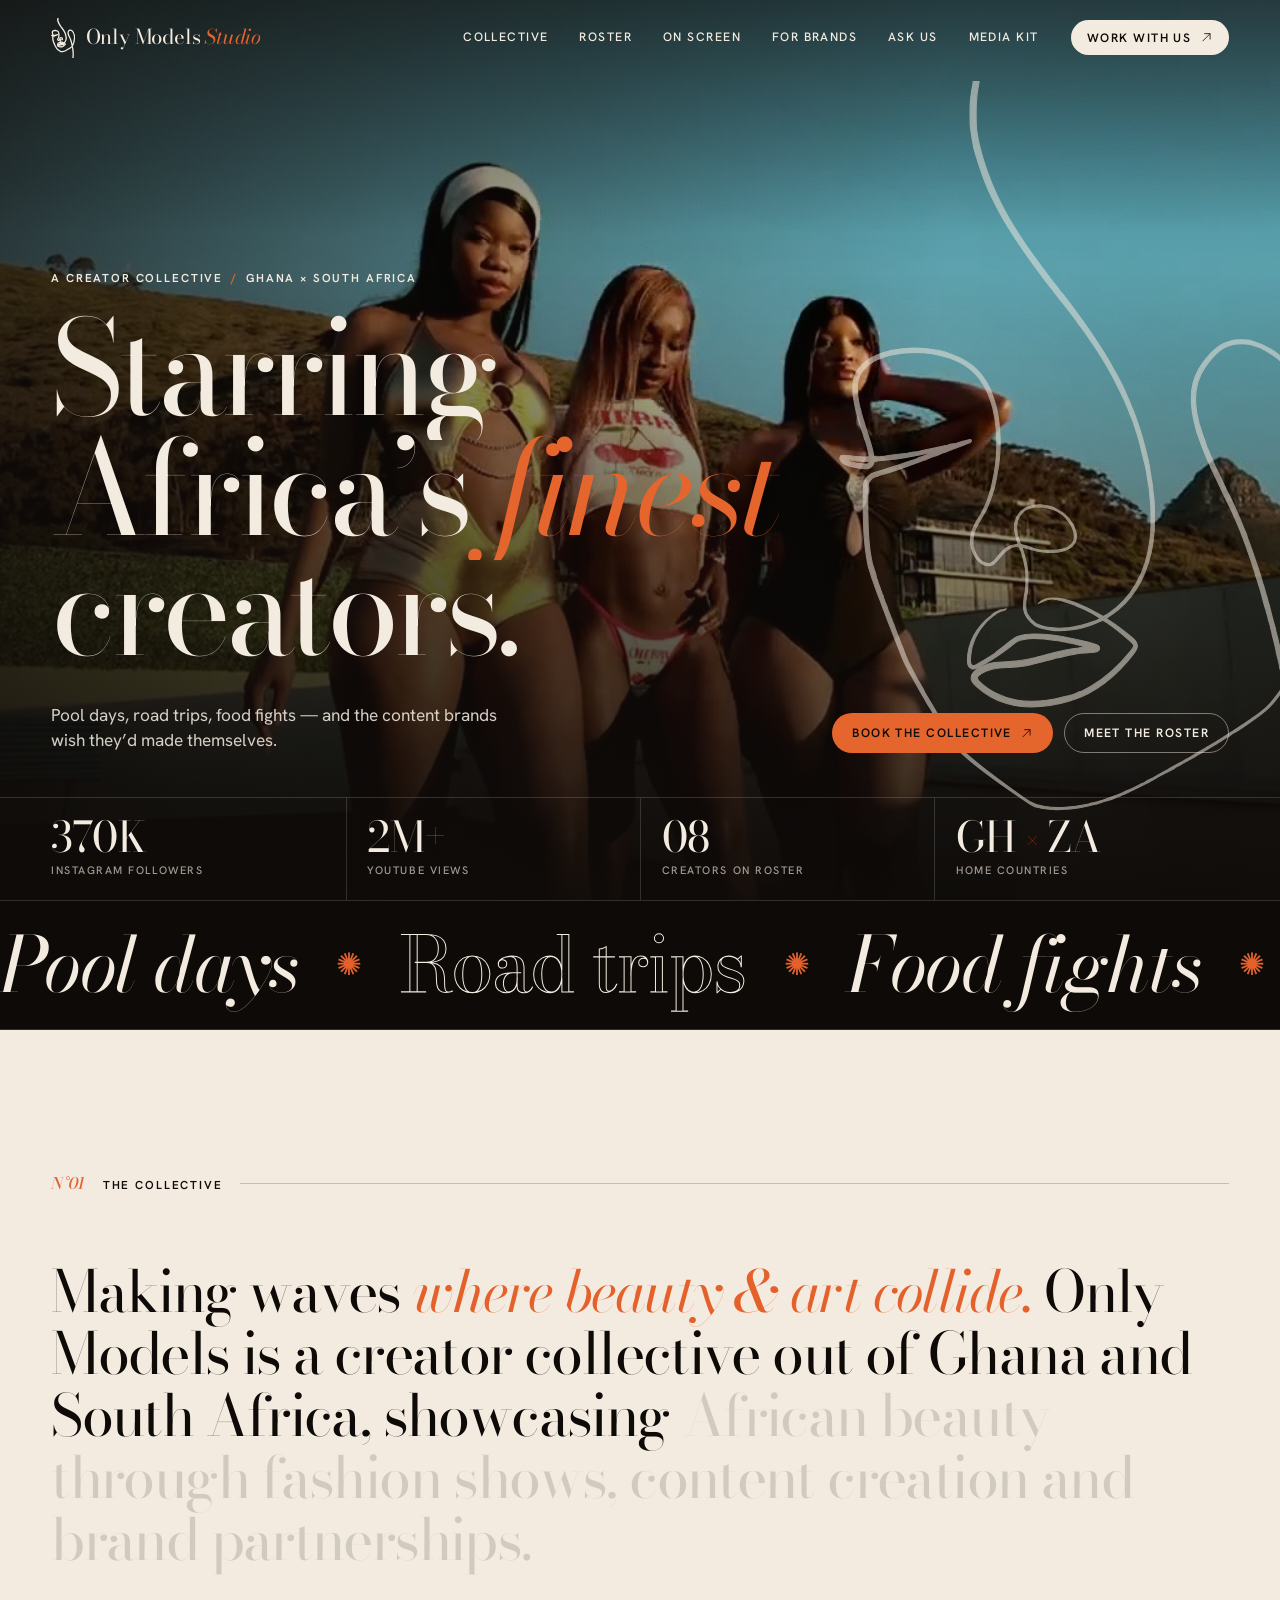
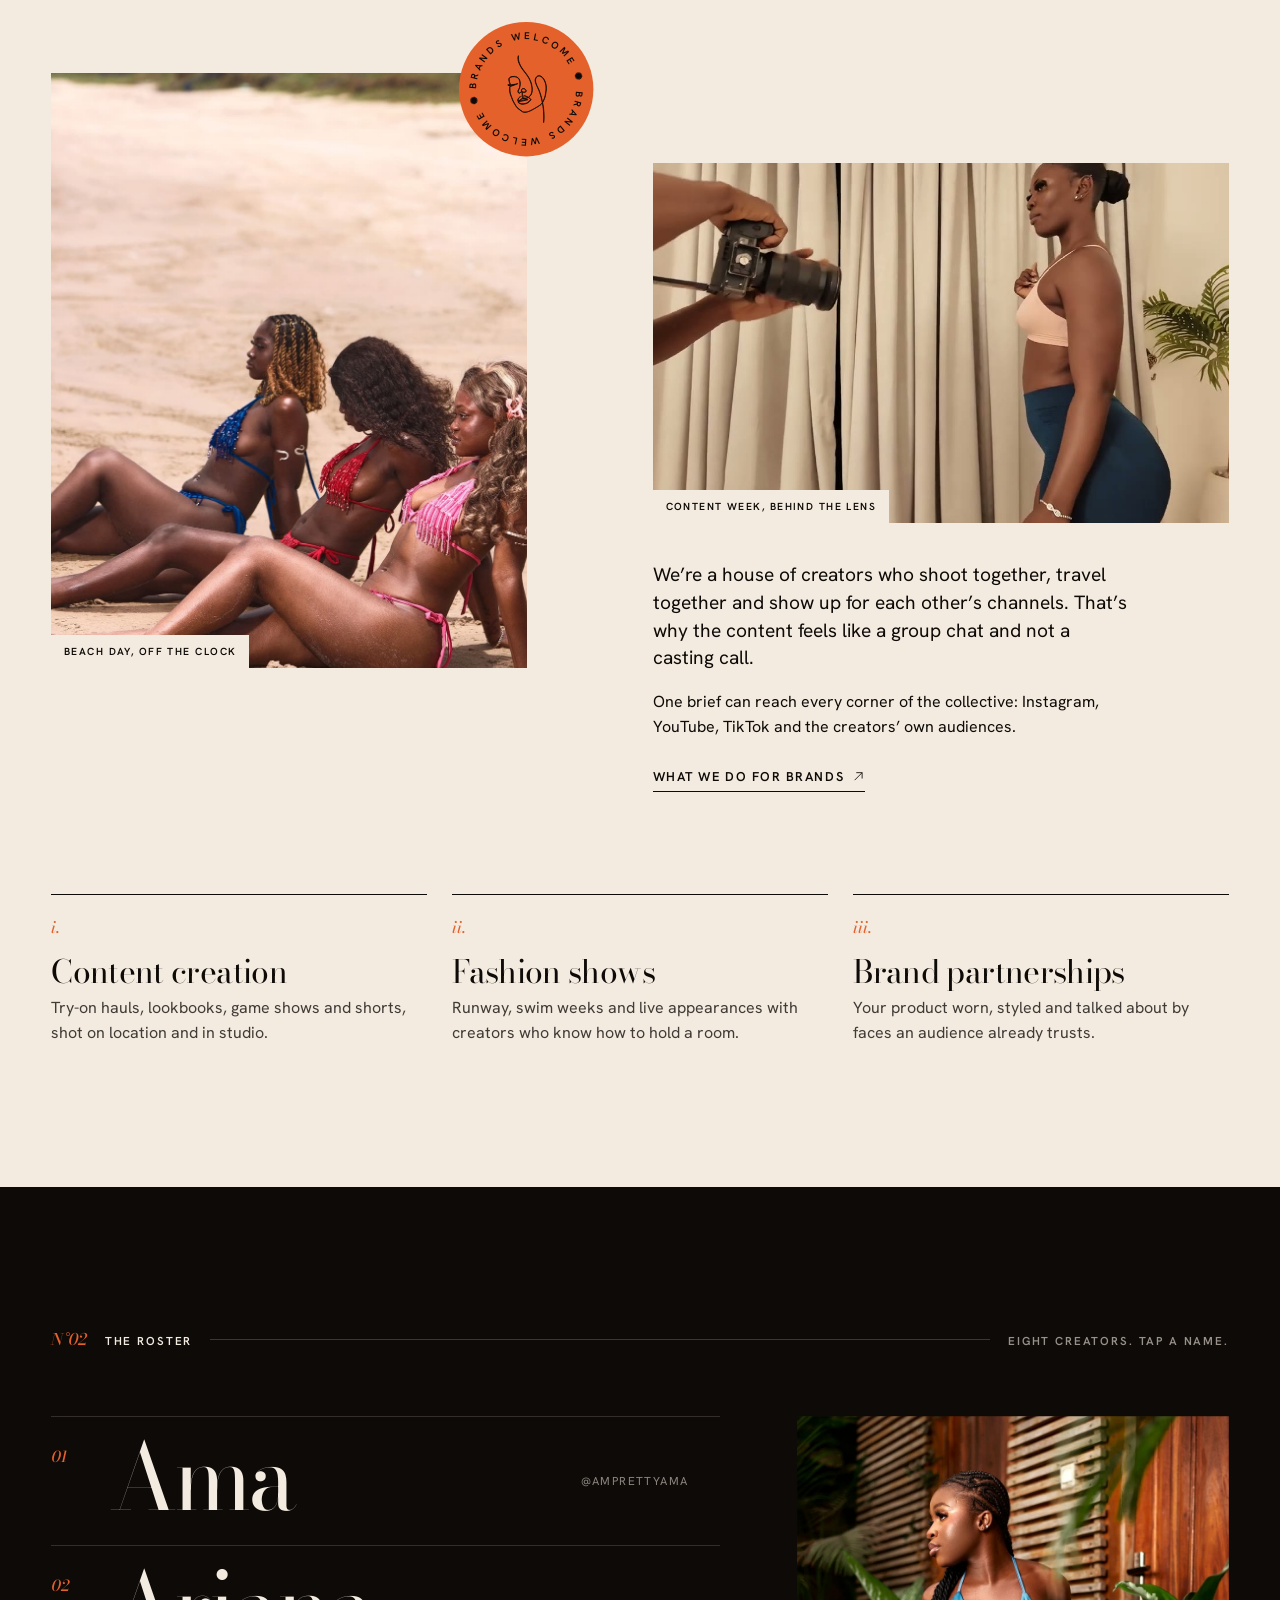
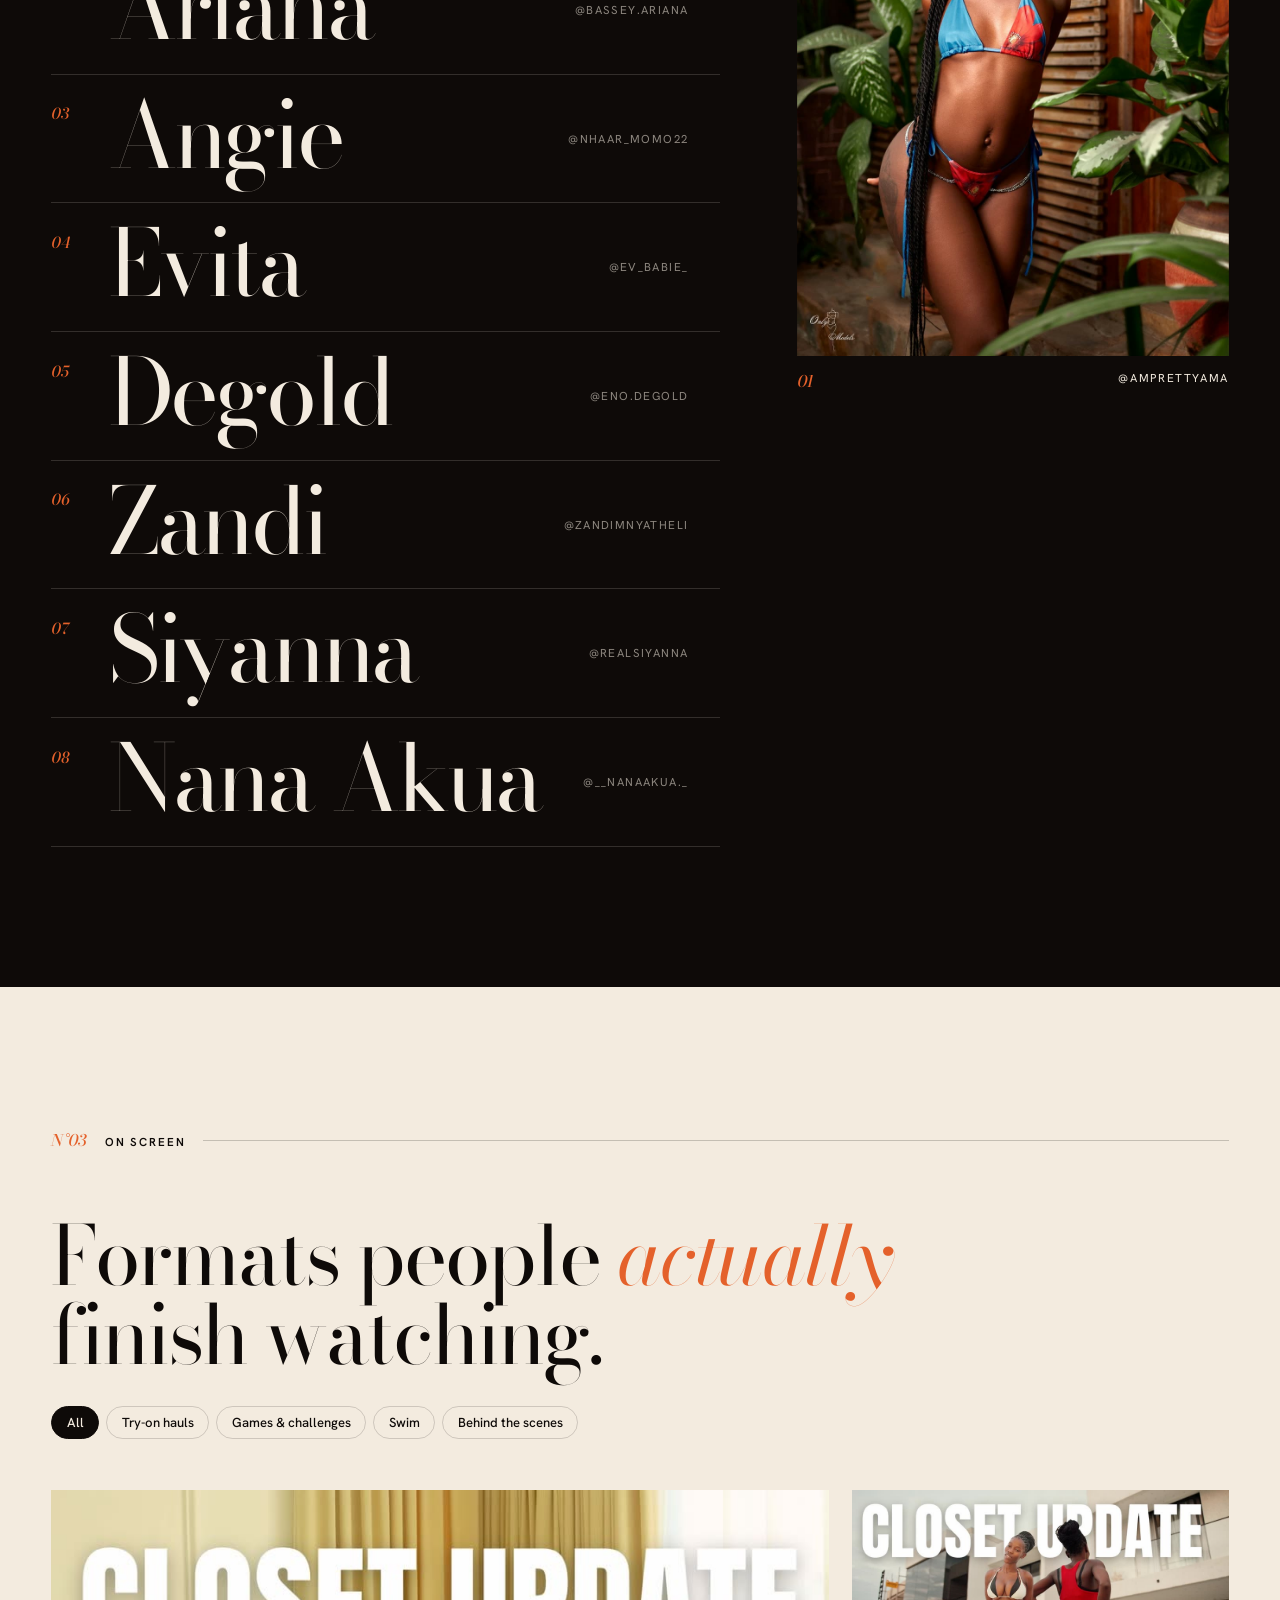
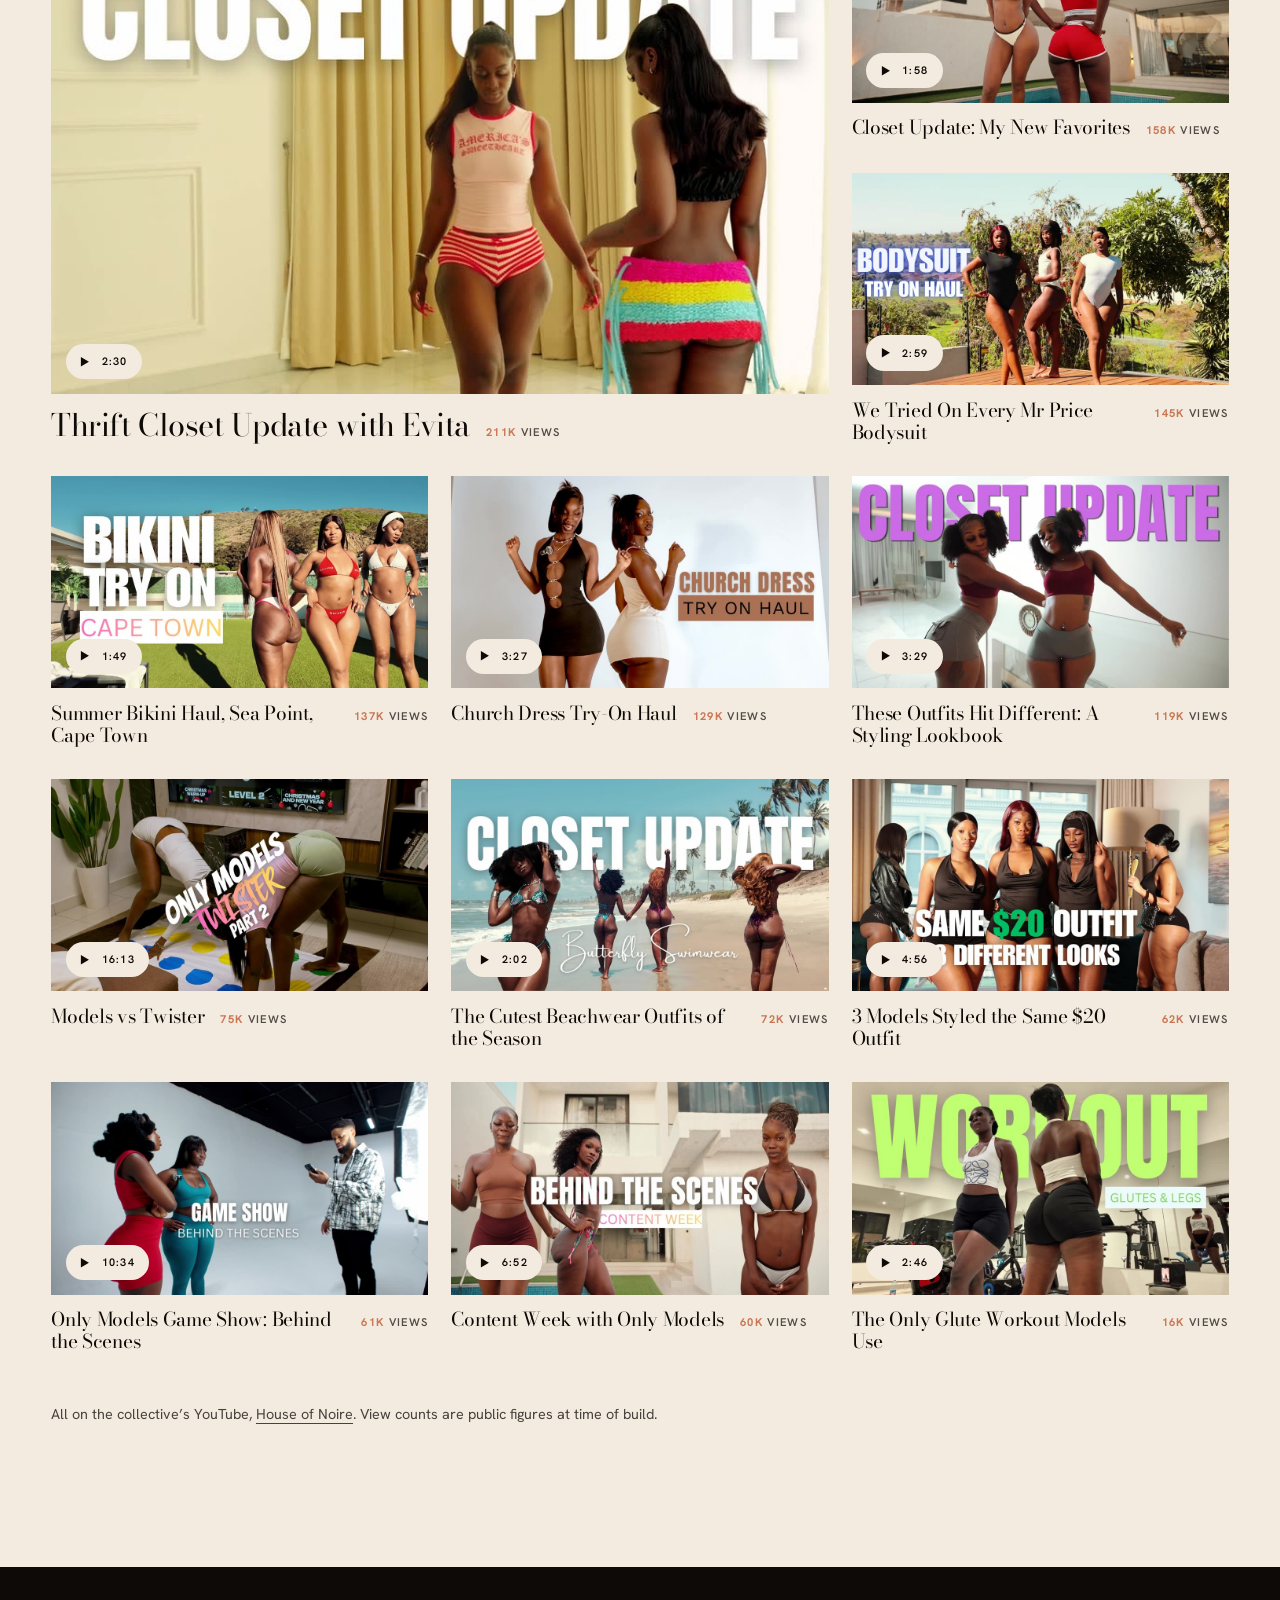
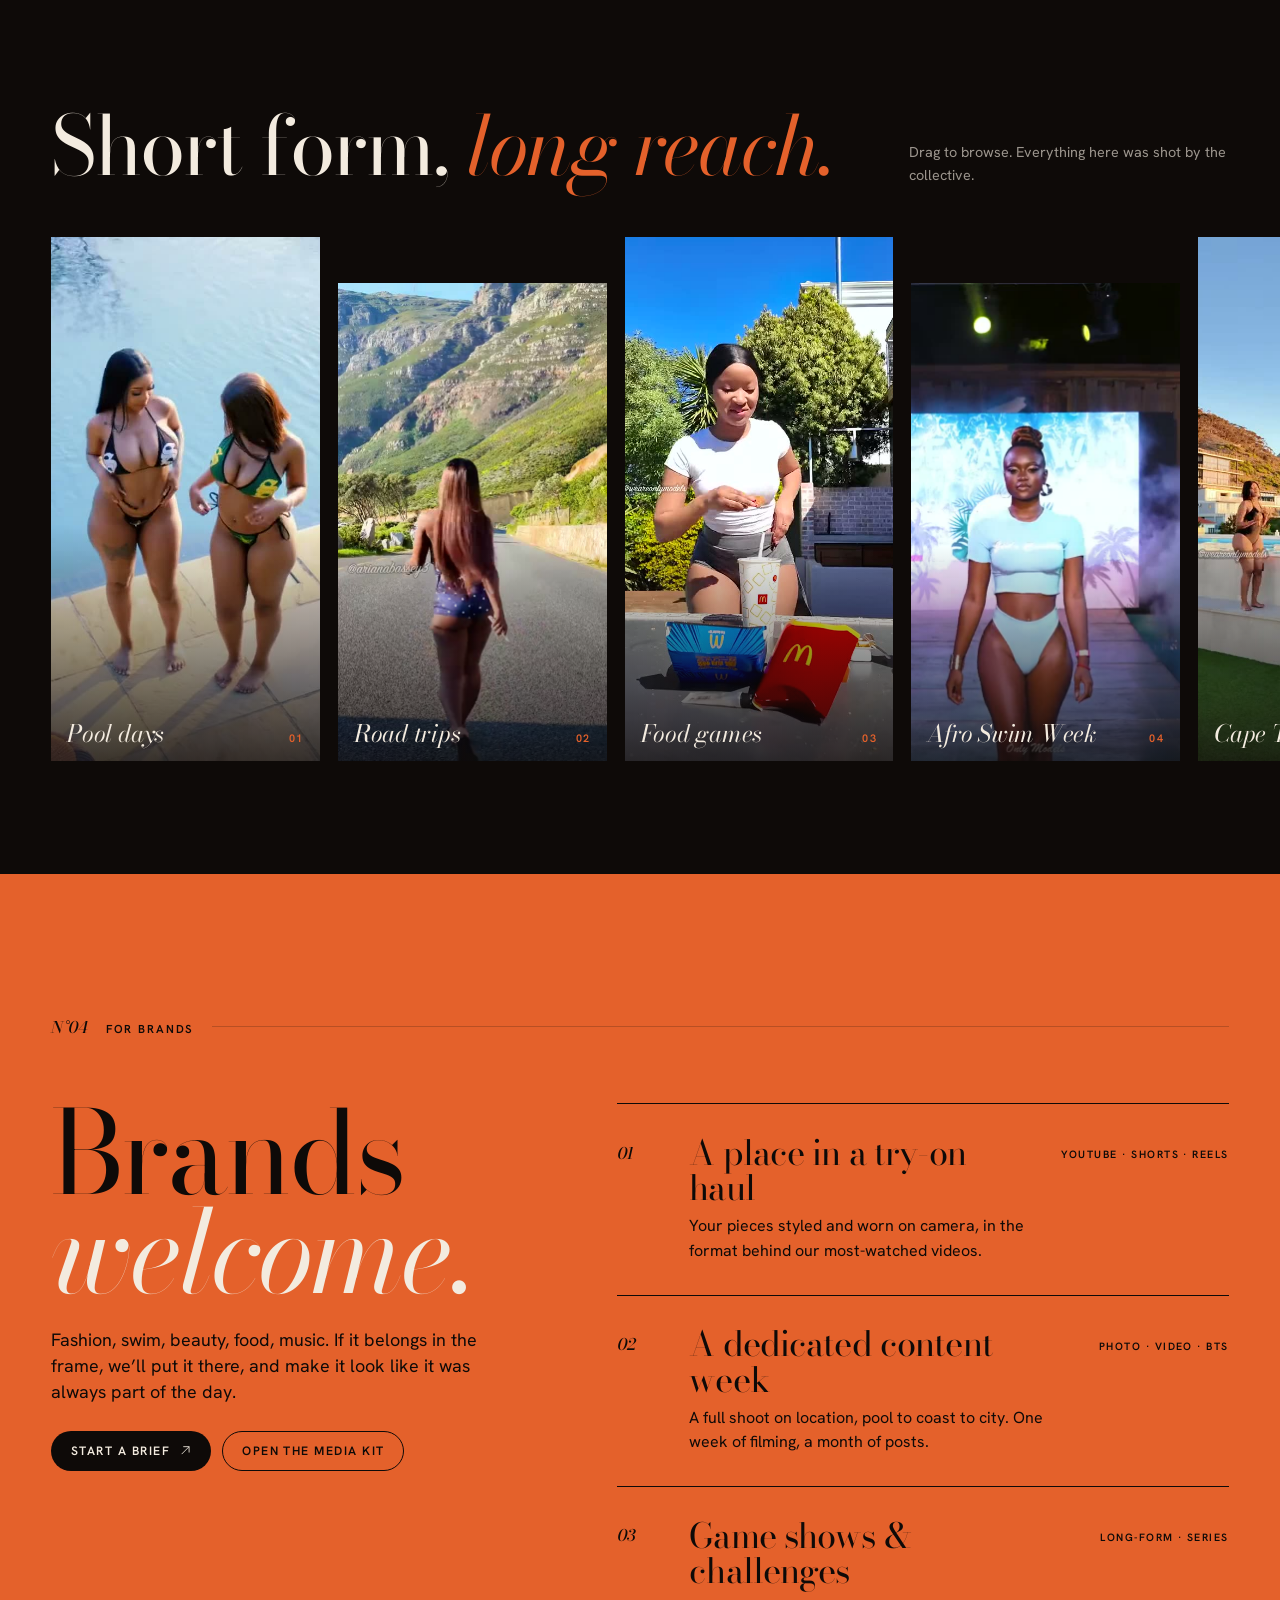
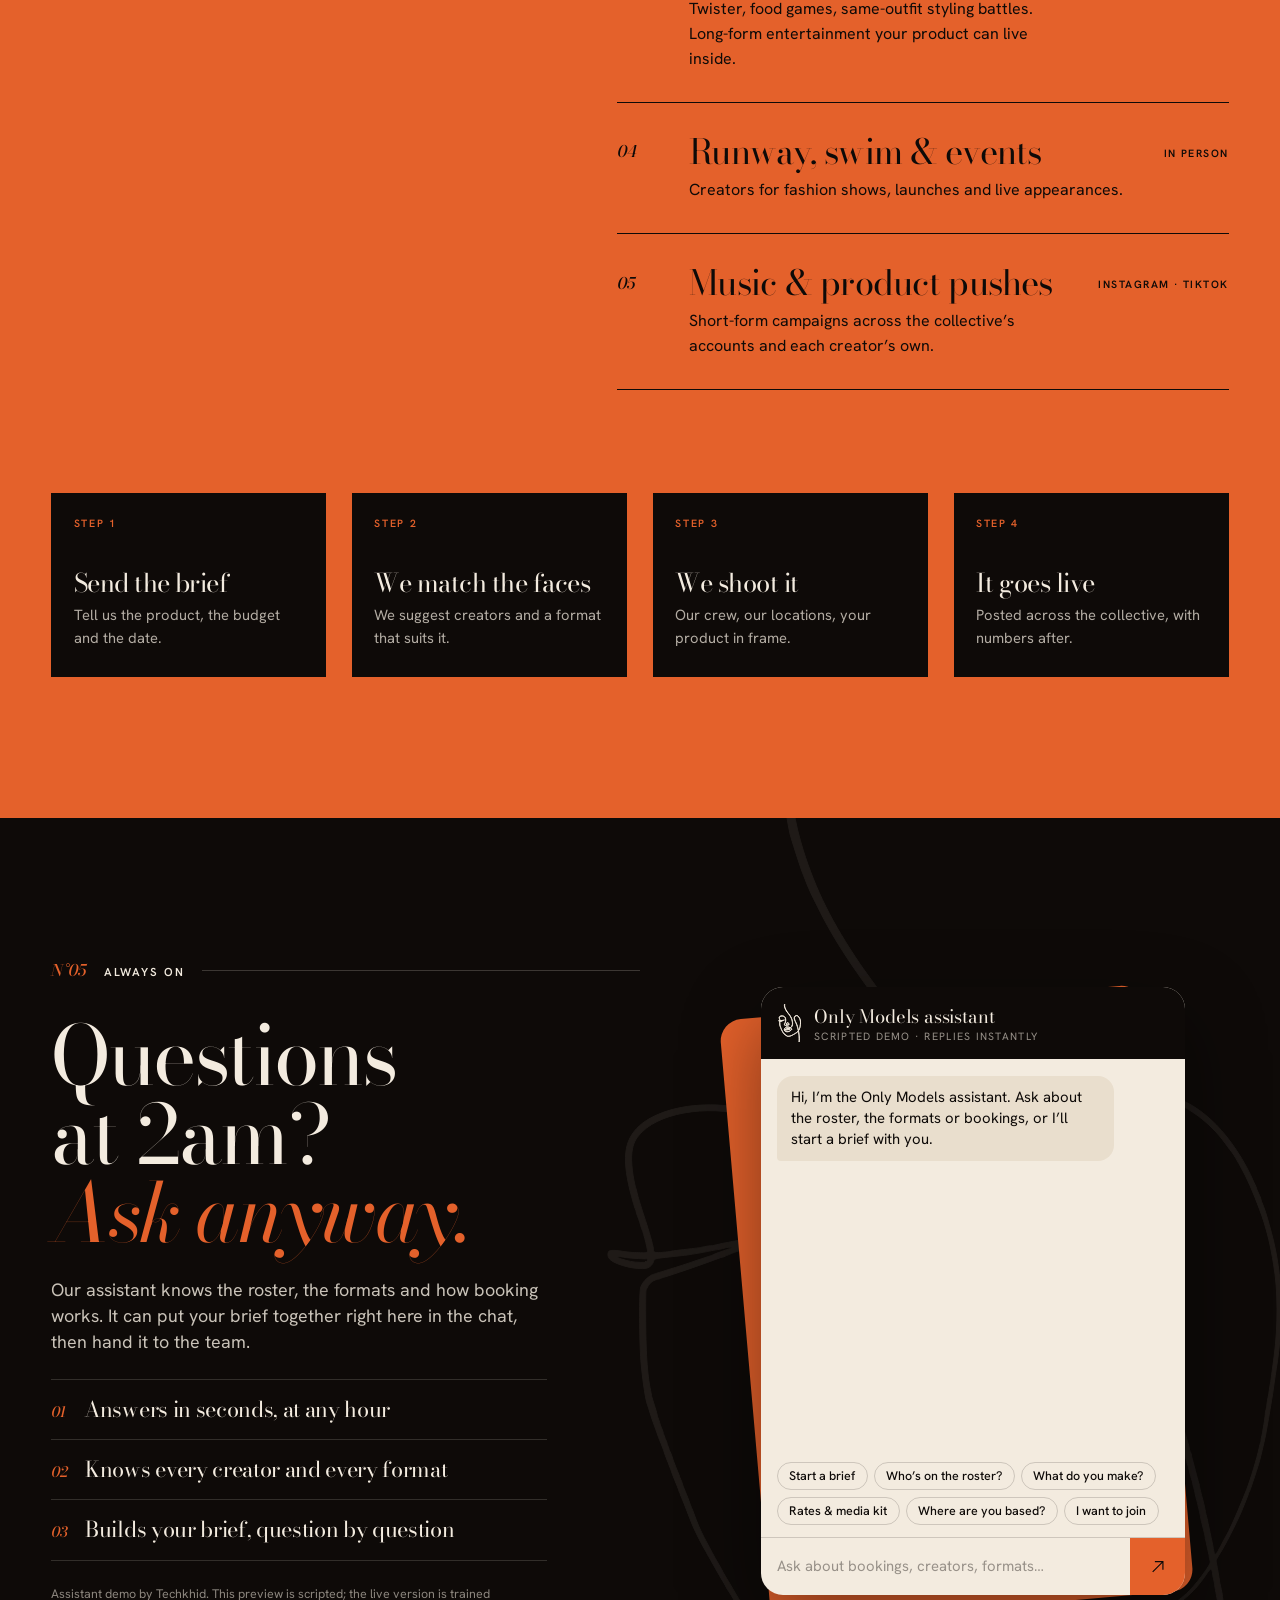
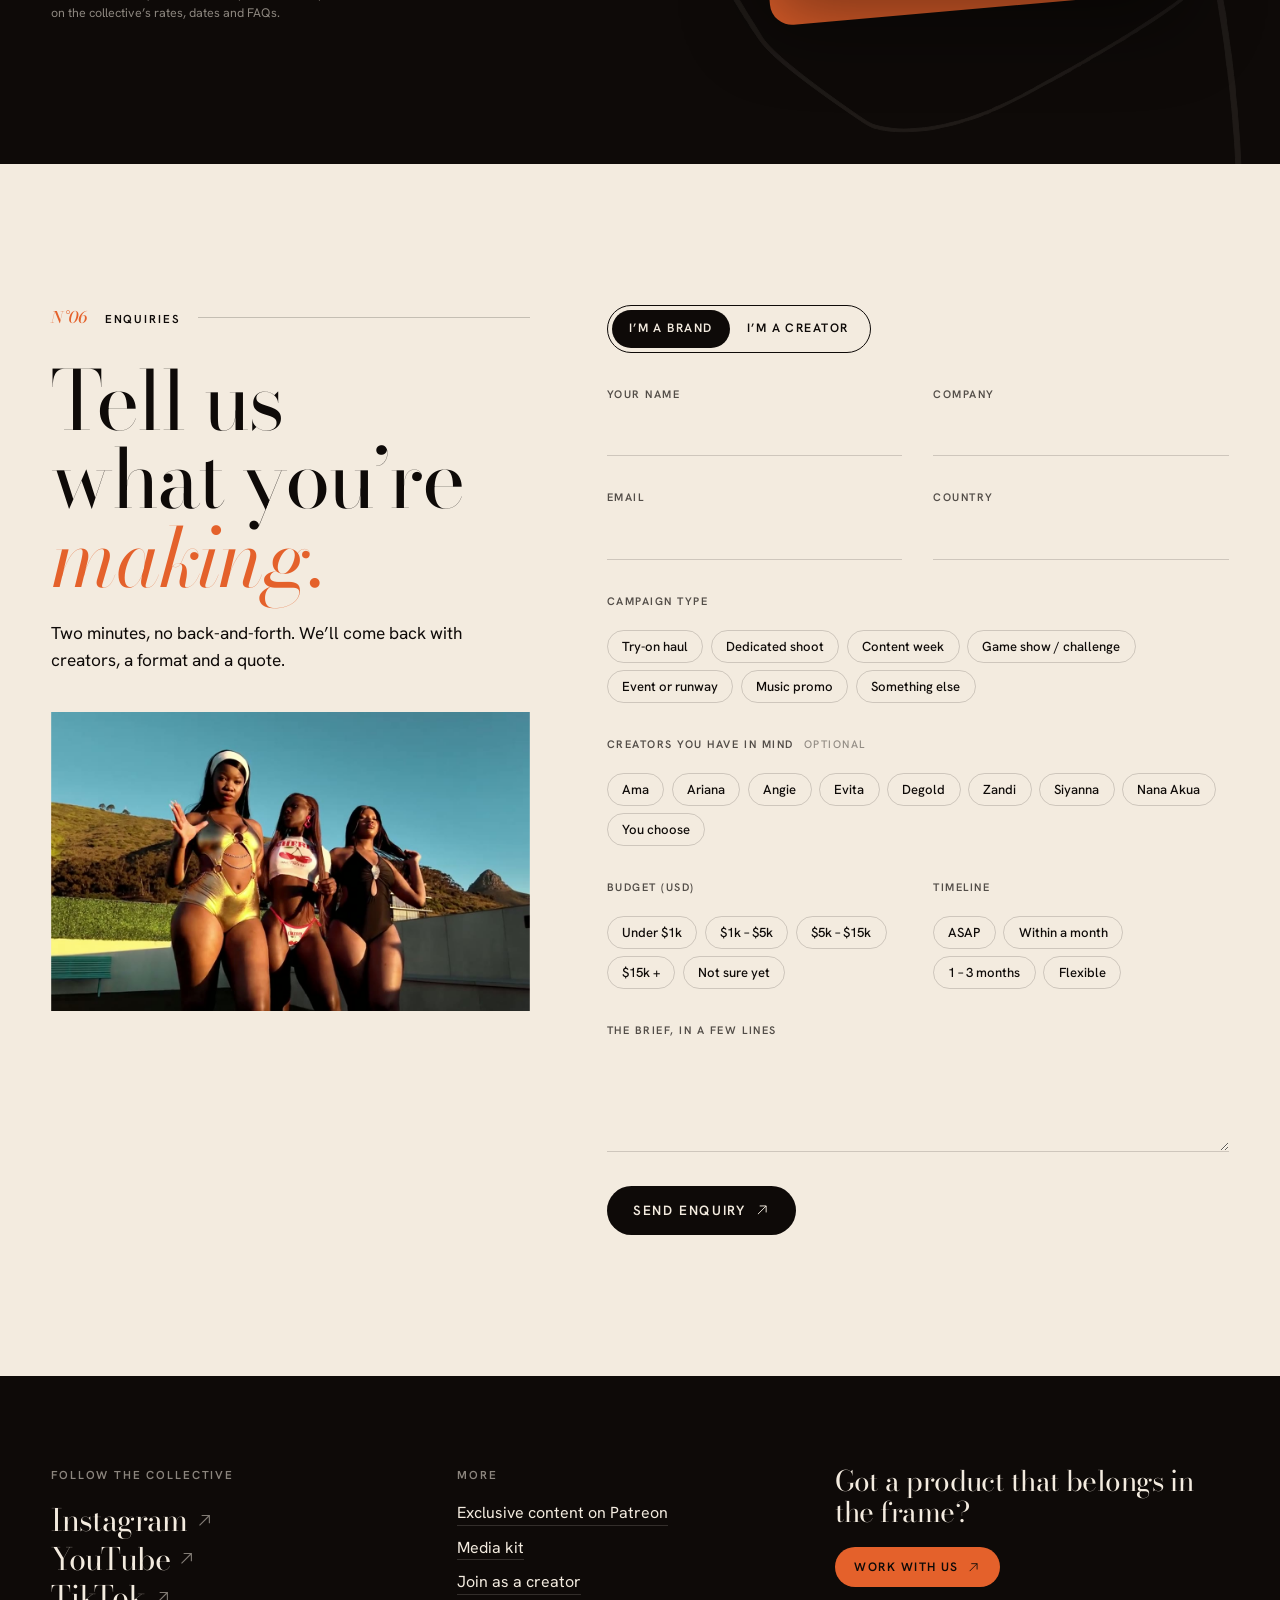
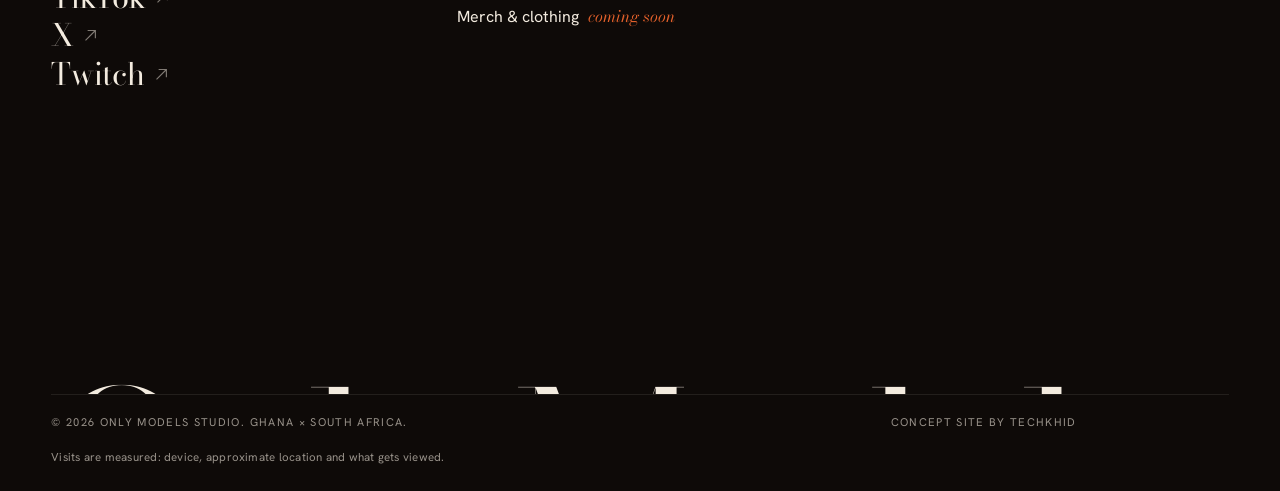
==== commit a81dda76: "Add ntfy visit tracking" ====
--- a/index.html
+++ b/index.html
@@ -376,7 +376,7 @@
       <h3 class="display">Got it, <em id="sentName">thank you.</em></h3>
       <p id="sentText"></p>
       <button class="btn btn--line" id="sentReset" type="button">Send another</button>
-      <p class="sent__demo">Demo preview: the form isn&rsquo;t connected yet, so nothing was sent.</p>
+      <p class="sent__demo" id="sentDemo">Demo preview: the form isn&rsquo;t connected yet, so nothing was sent.</p>
     </div>
   </div>
 </section>
@@ -415,6 +415,7 @@
     <div class="foot__base">
       <span>© <span id="year">2026</span> Only Models Studio. Ghana × South Africa.</span>
       <span>Concept site by Techkhid</span>
+      <span class="foot__fine">Visits are measured: device, approximate location and what gets viewed.</span>
     </div>
   </div>
 </footer>
@@ -446,6 +447,7 @@
 <button class="ask" id="askBtn" aria-expanded="false" aria-controls="askPanel"><svg><use href="#i-chat"/></svg><span>Ask us</span></button>
 <section class="chat chat--float" id="askPanel" hidden aria-label="Only Models assistant" data-chat data-closable></section>
 
+<script src="js/track.js"></script>
 <script src="js/main.js"></script>
 </body>
 </html>
--- a/css/style.css
+++ b/css/style.css
@@ -369,6 +369,7 @@
 .foot__cta { justify-self: end; display: grid; gap: 1.2rem; justify-items: start; align-content: start; }
 .foot__cta p { font-family: var(--serif); font-size: clamp(1.4rem, 2.2vw, 2rem); line-height: 1.1; letter-spacing: -.02em; max-width: 14em; }
 .foot__word { font-family: var(--serif); font-size: min(17.2vw, 17rem); line-height: .8; letter-spacing: -.055em; white-space: nowrap; margin: clamp(3rem, 7vw, 6rem) 0 0 -.04em; background: linear-gradient(180deg, var(--bone) 30%, rgba(243, 235, 223, .1)); -webkit-background-clip: text; background-clip: text; color: transparent; padding-bottom: .08em; }
+.foot__fine { flex-basis: 100%; text-transform: none; letter-spacing: .02em; font-size: .72rem; }
 .foot__base { display: flex; justify-content: space-between; gap: 1rem; flex-wrap: wrap; padding: 1.2rem 9.5rem 1.6rem 0; border-top: 1px solid var(--line); font-size: .7rem; letter-spacing: .12em; text-transform: uppercase; opacity: .6; }
 
 /* ───────────── drawer ───────────── */
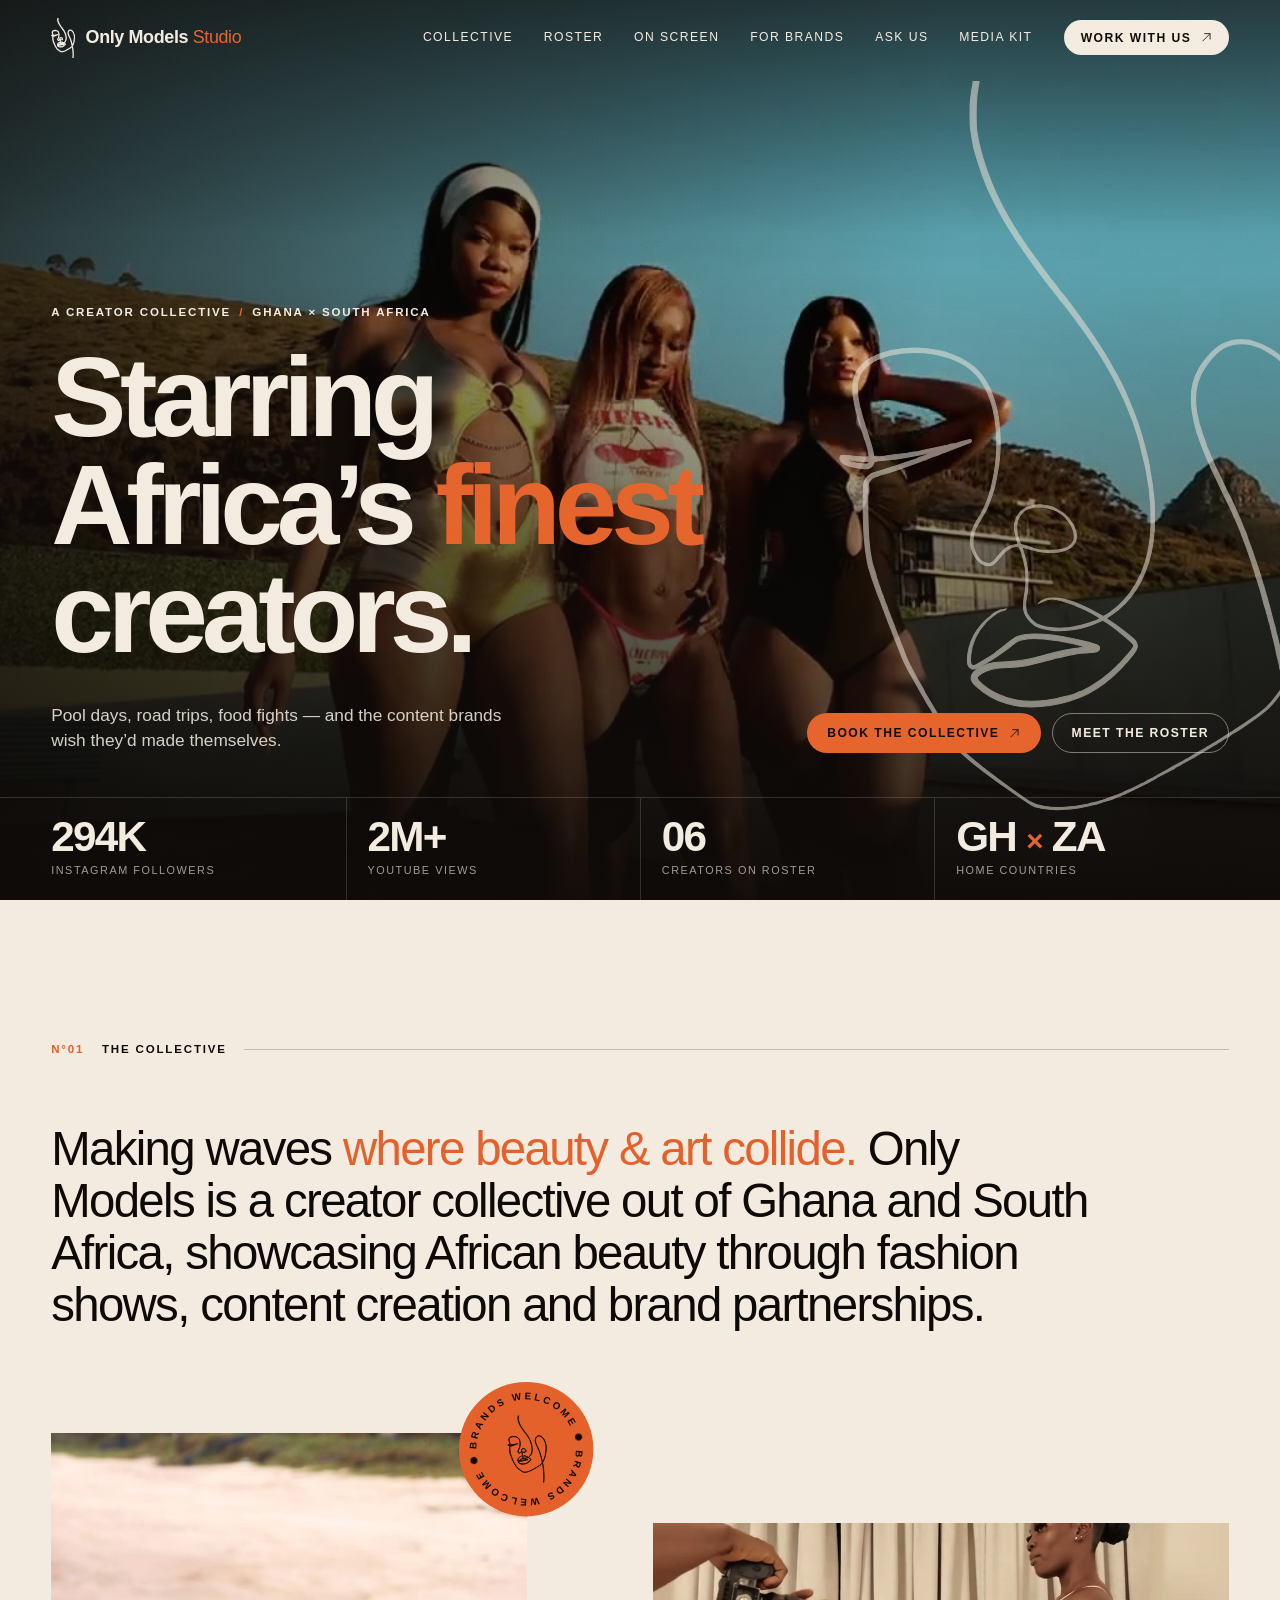
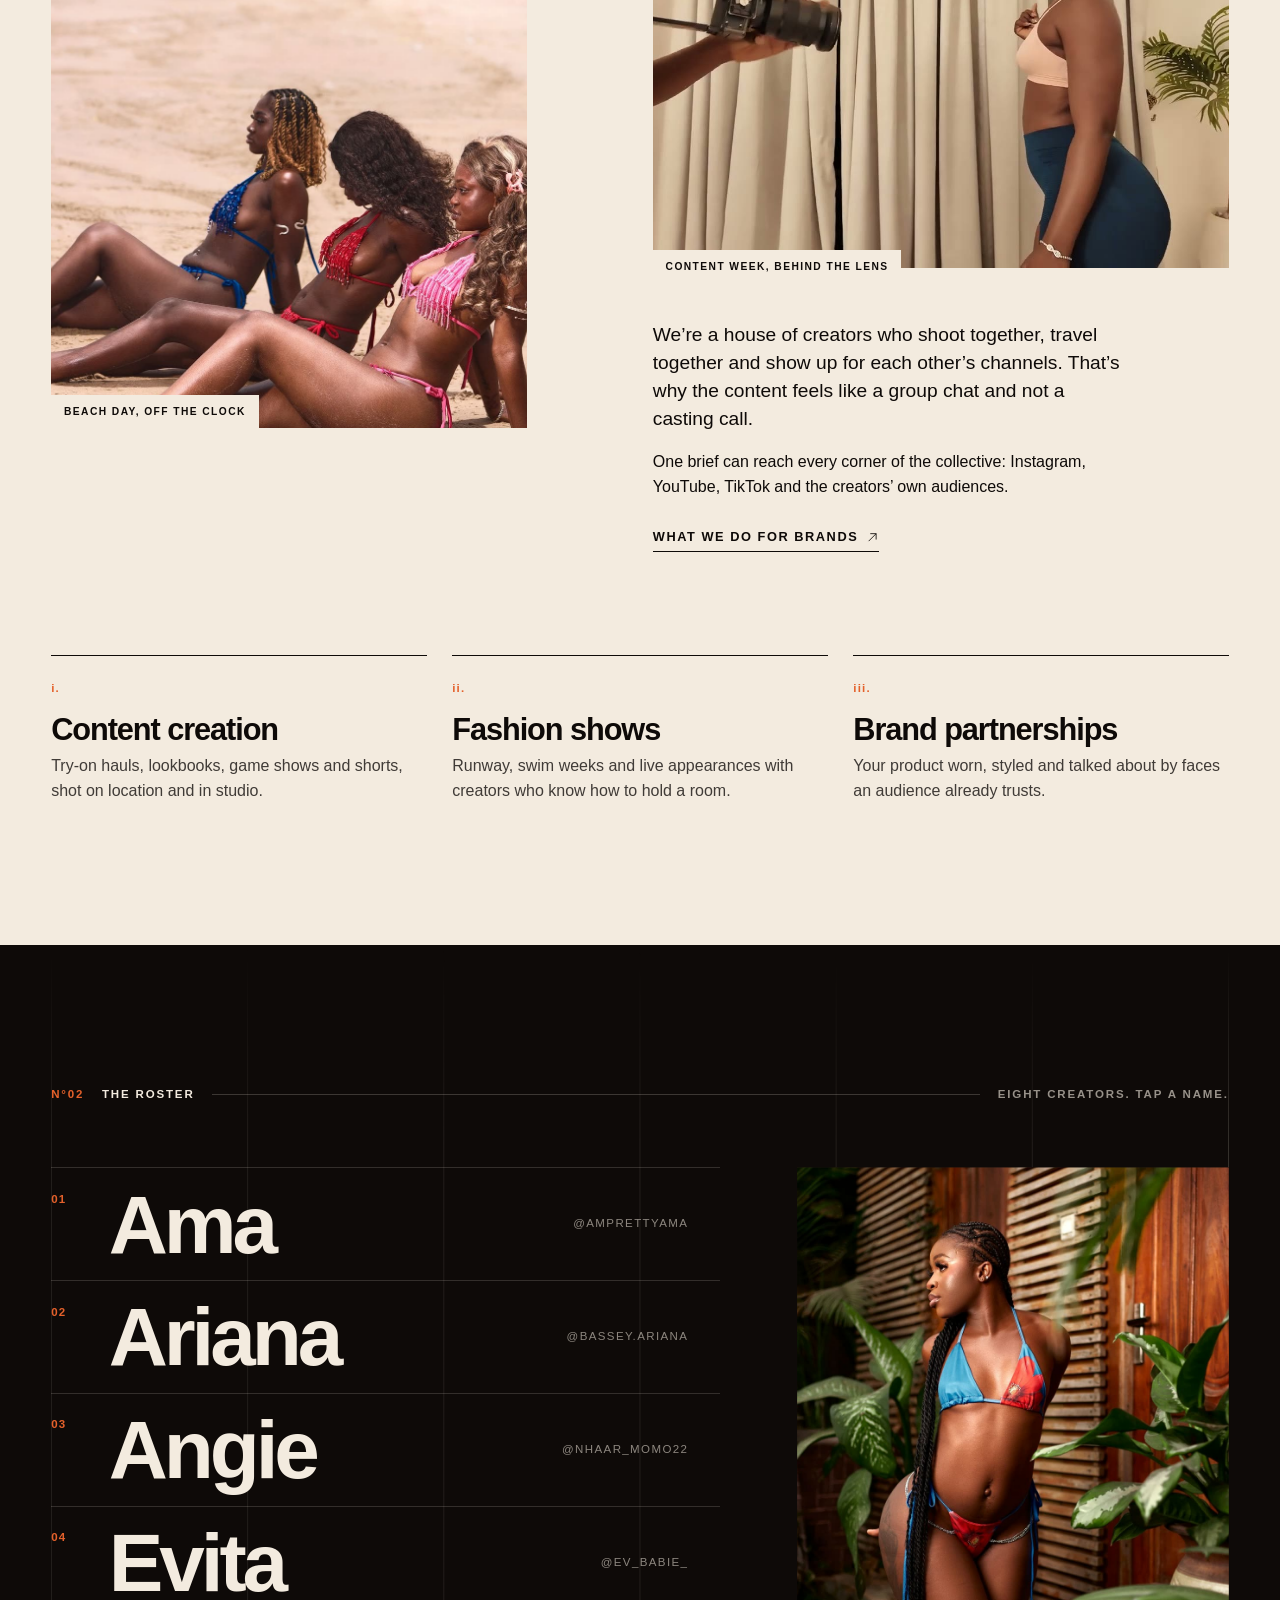
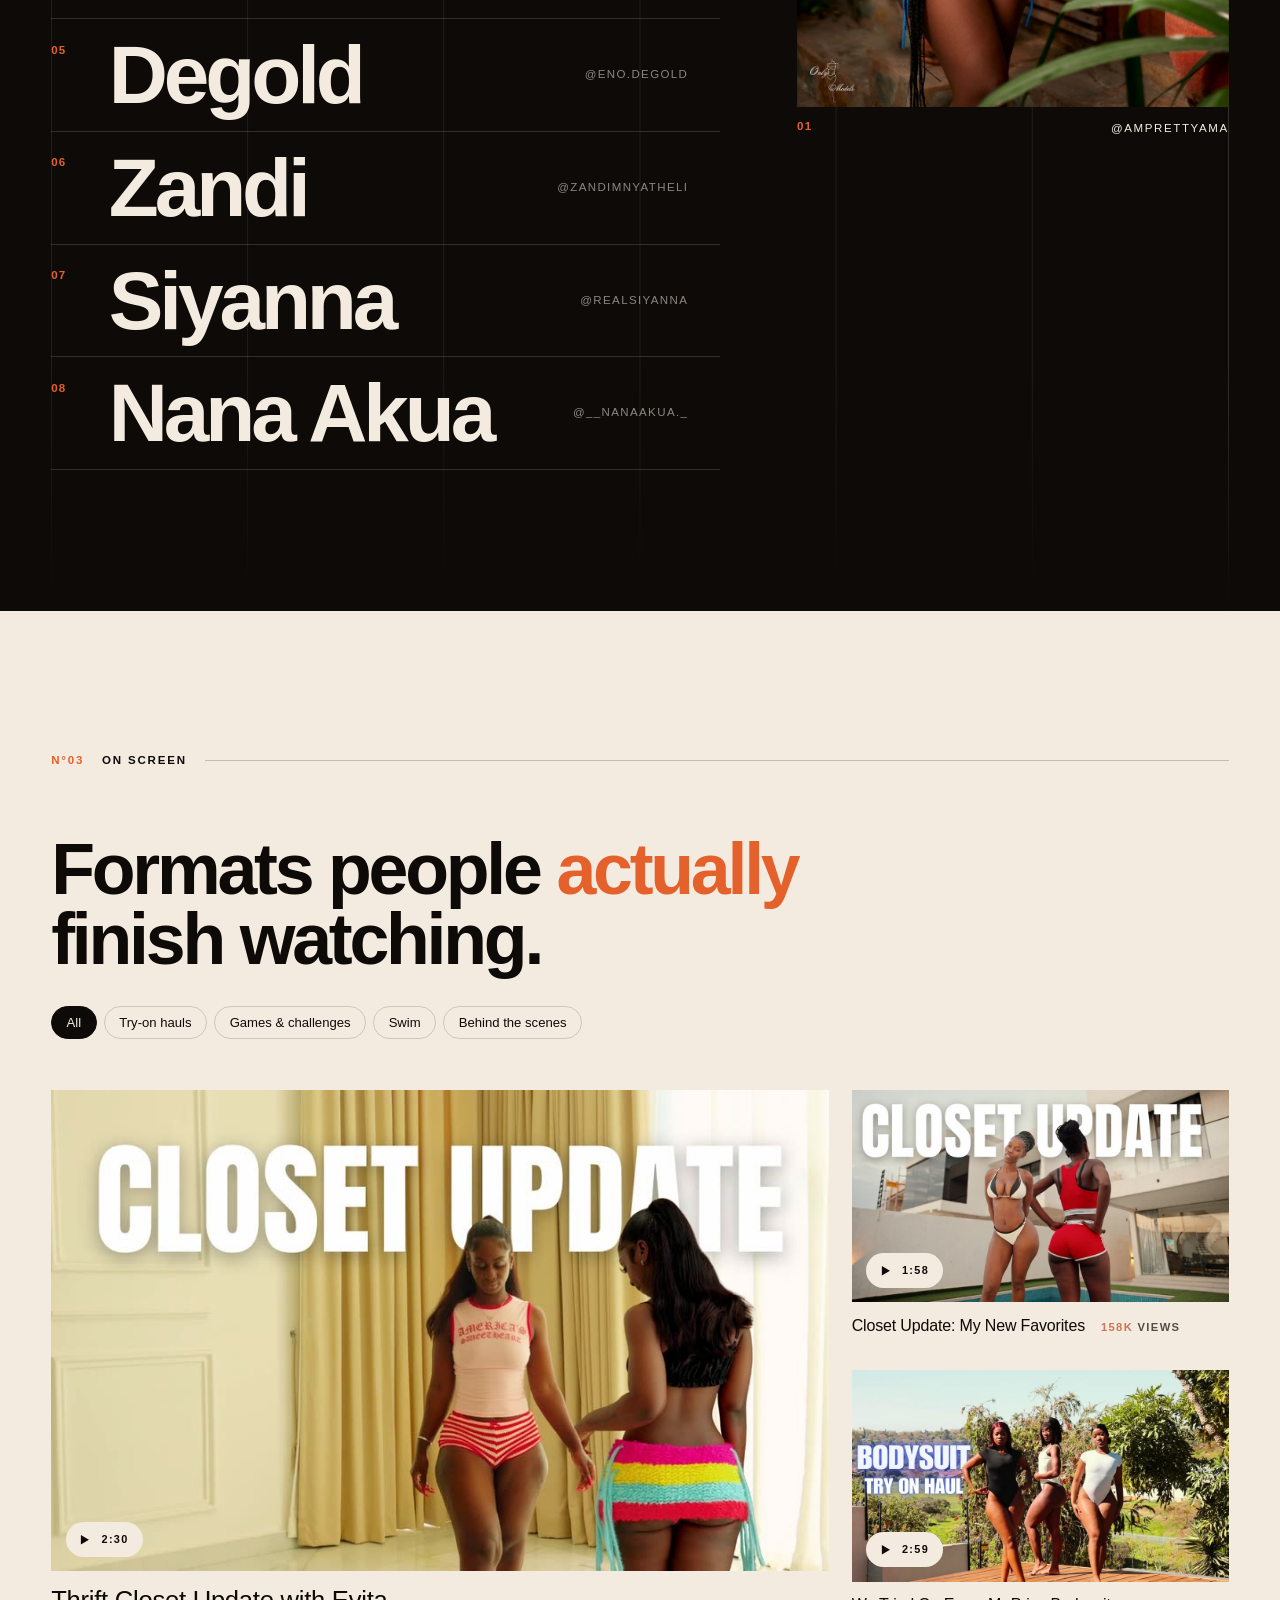
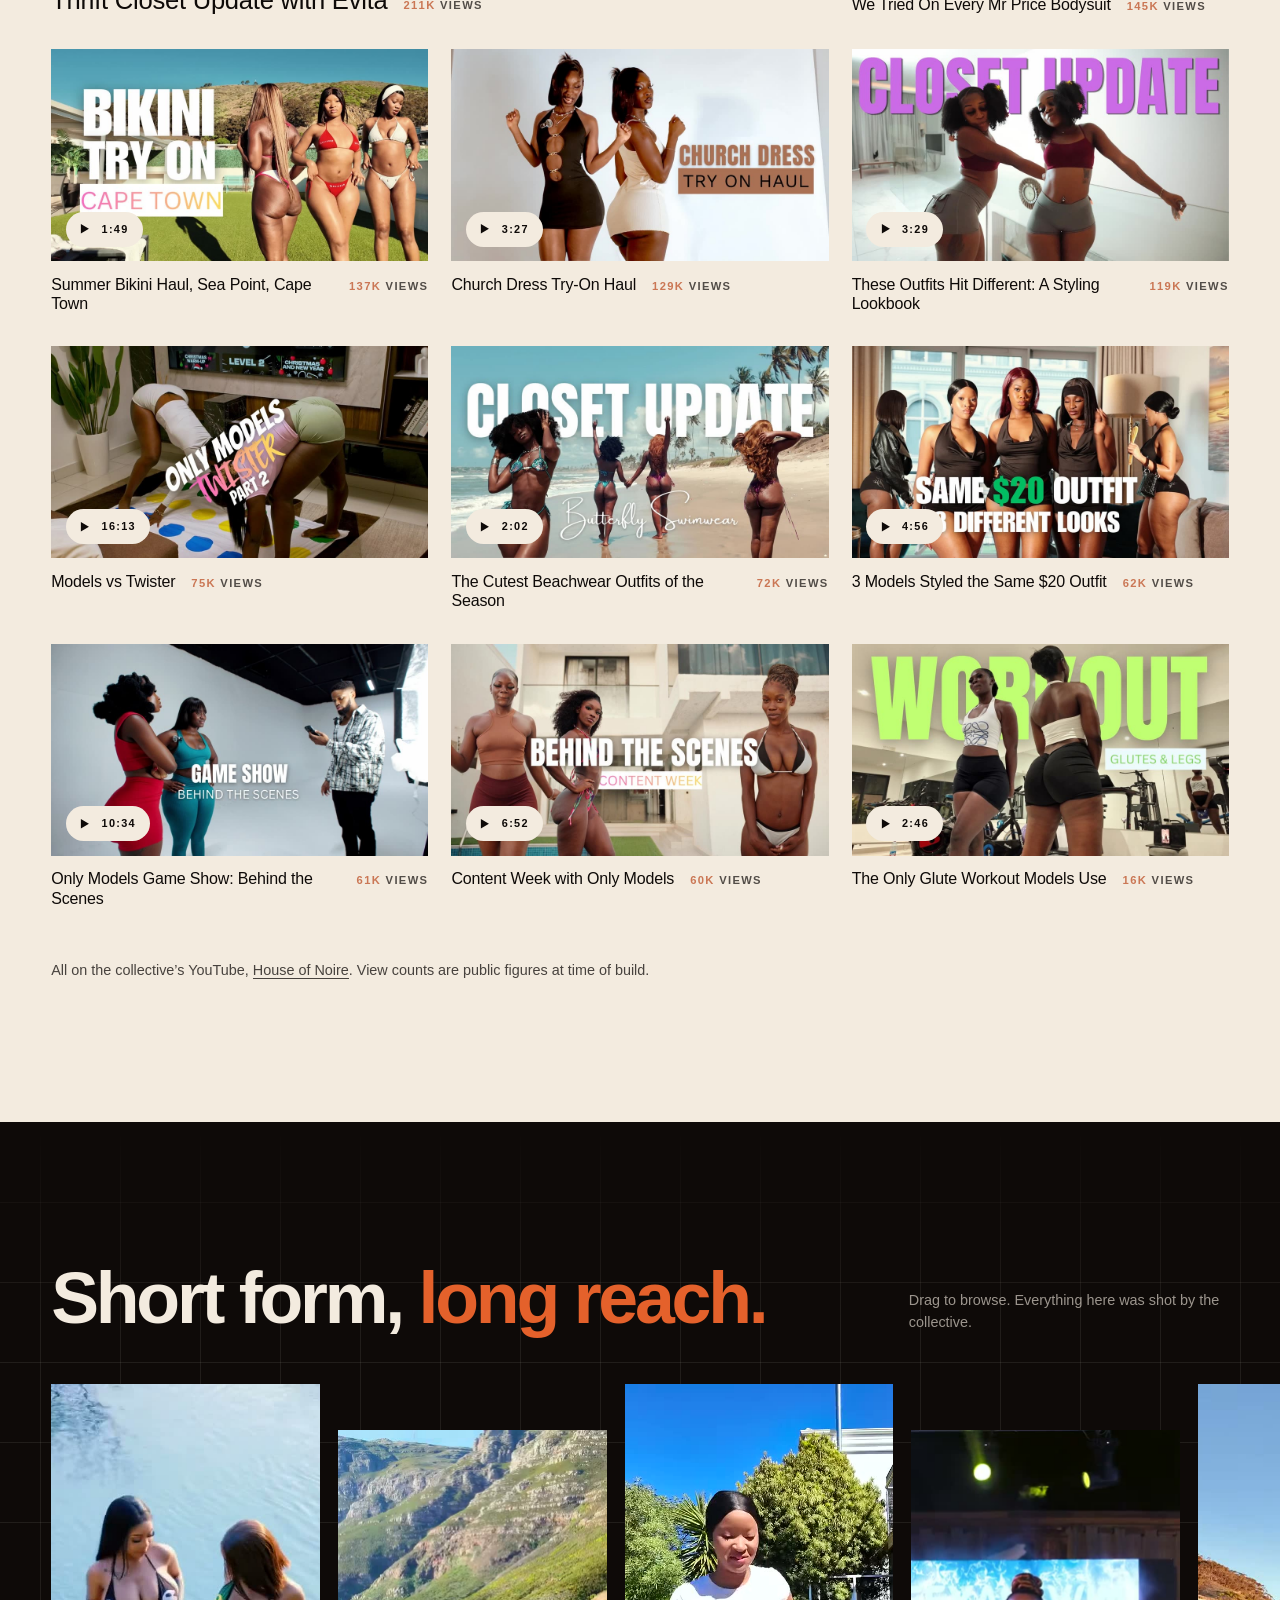
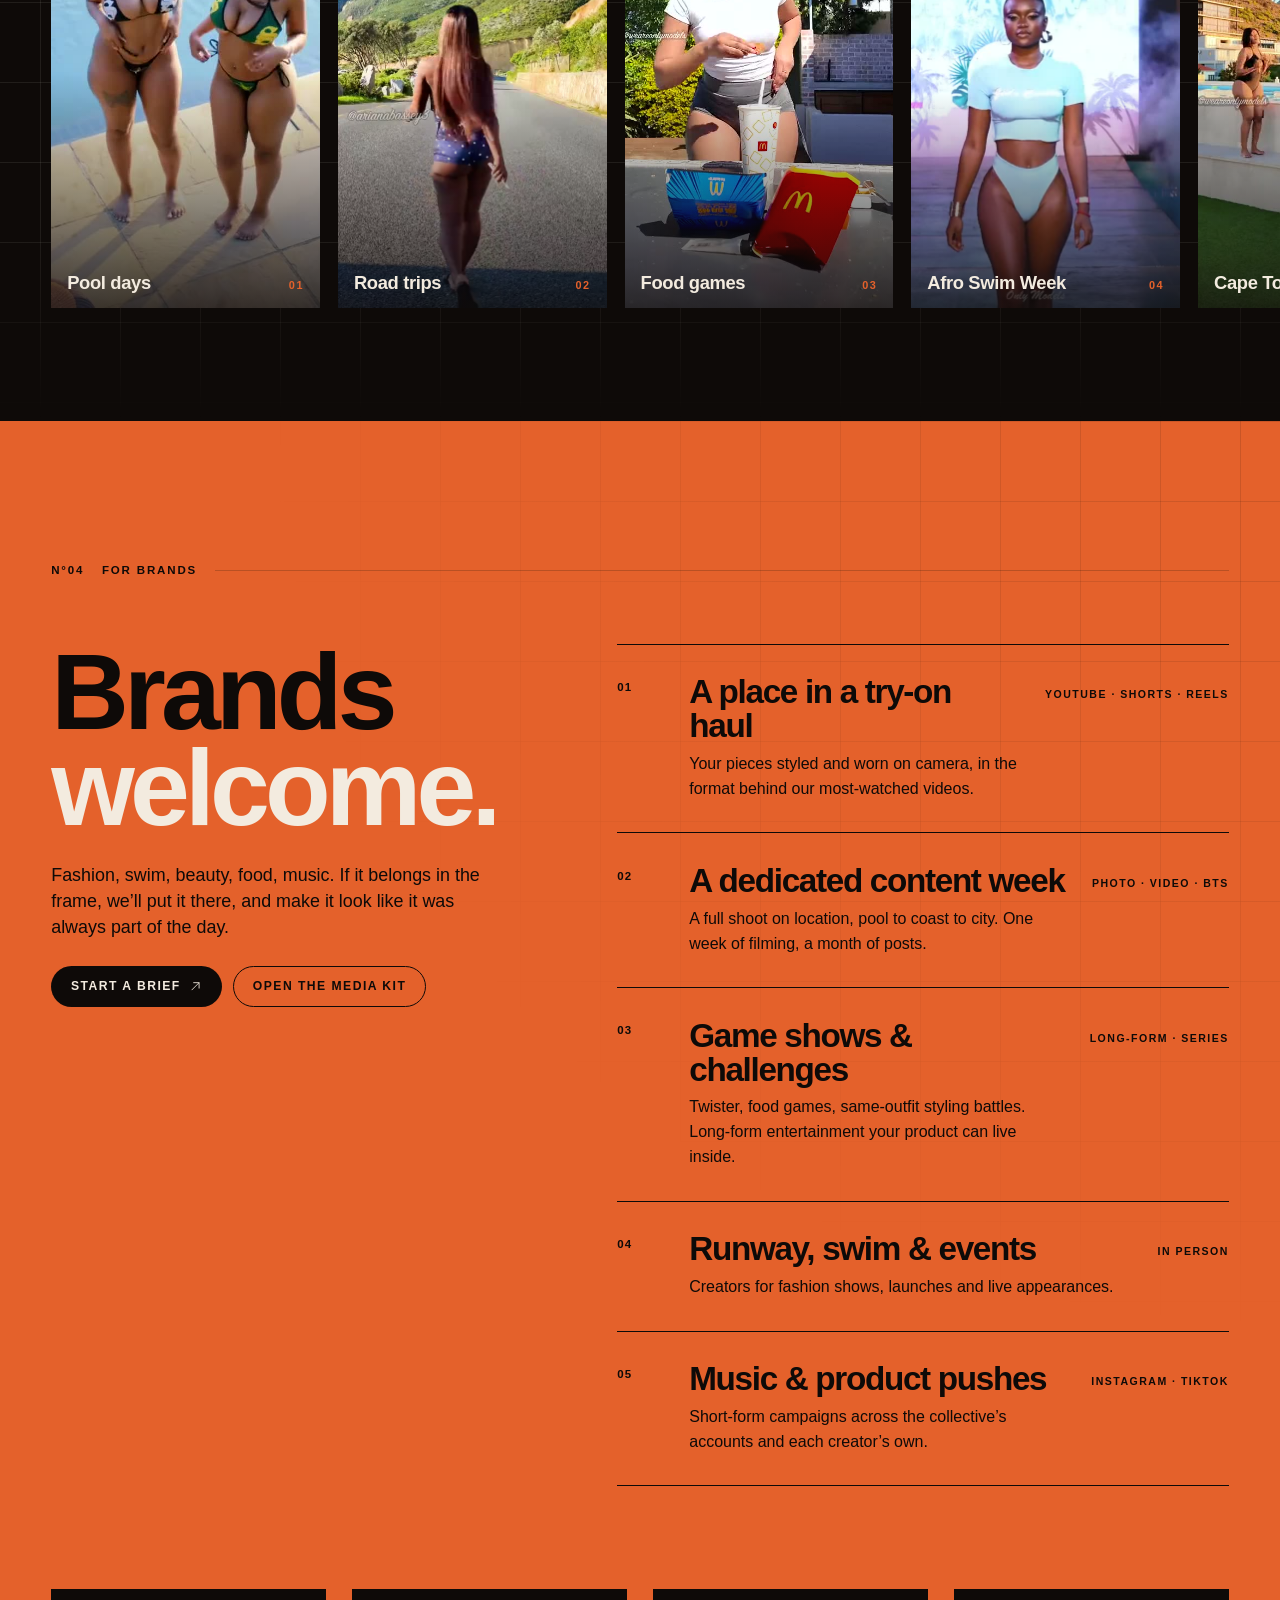
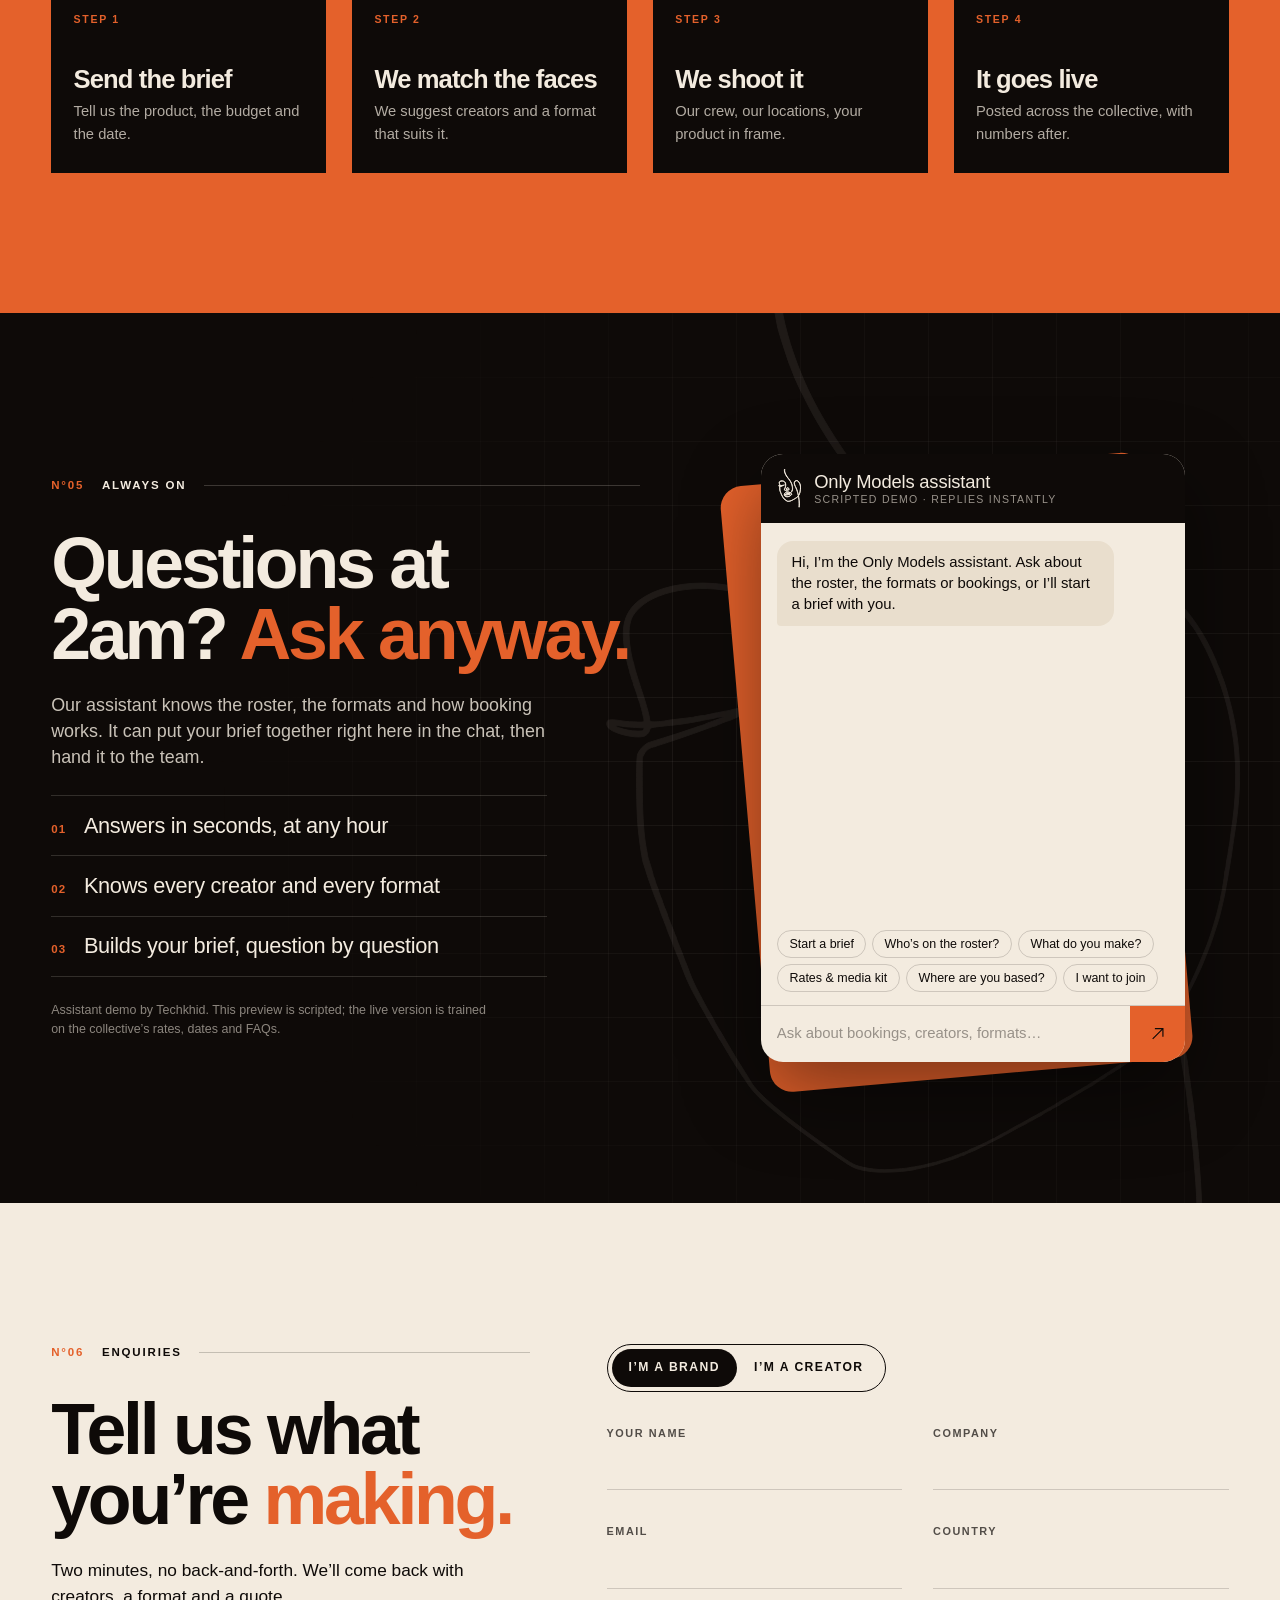
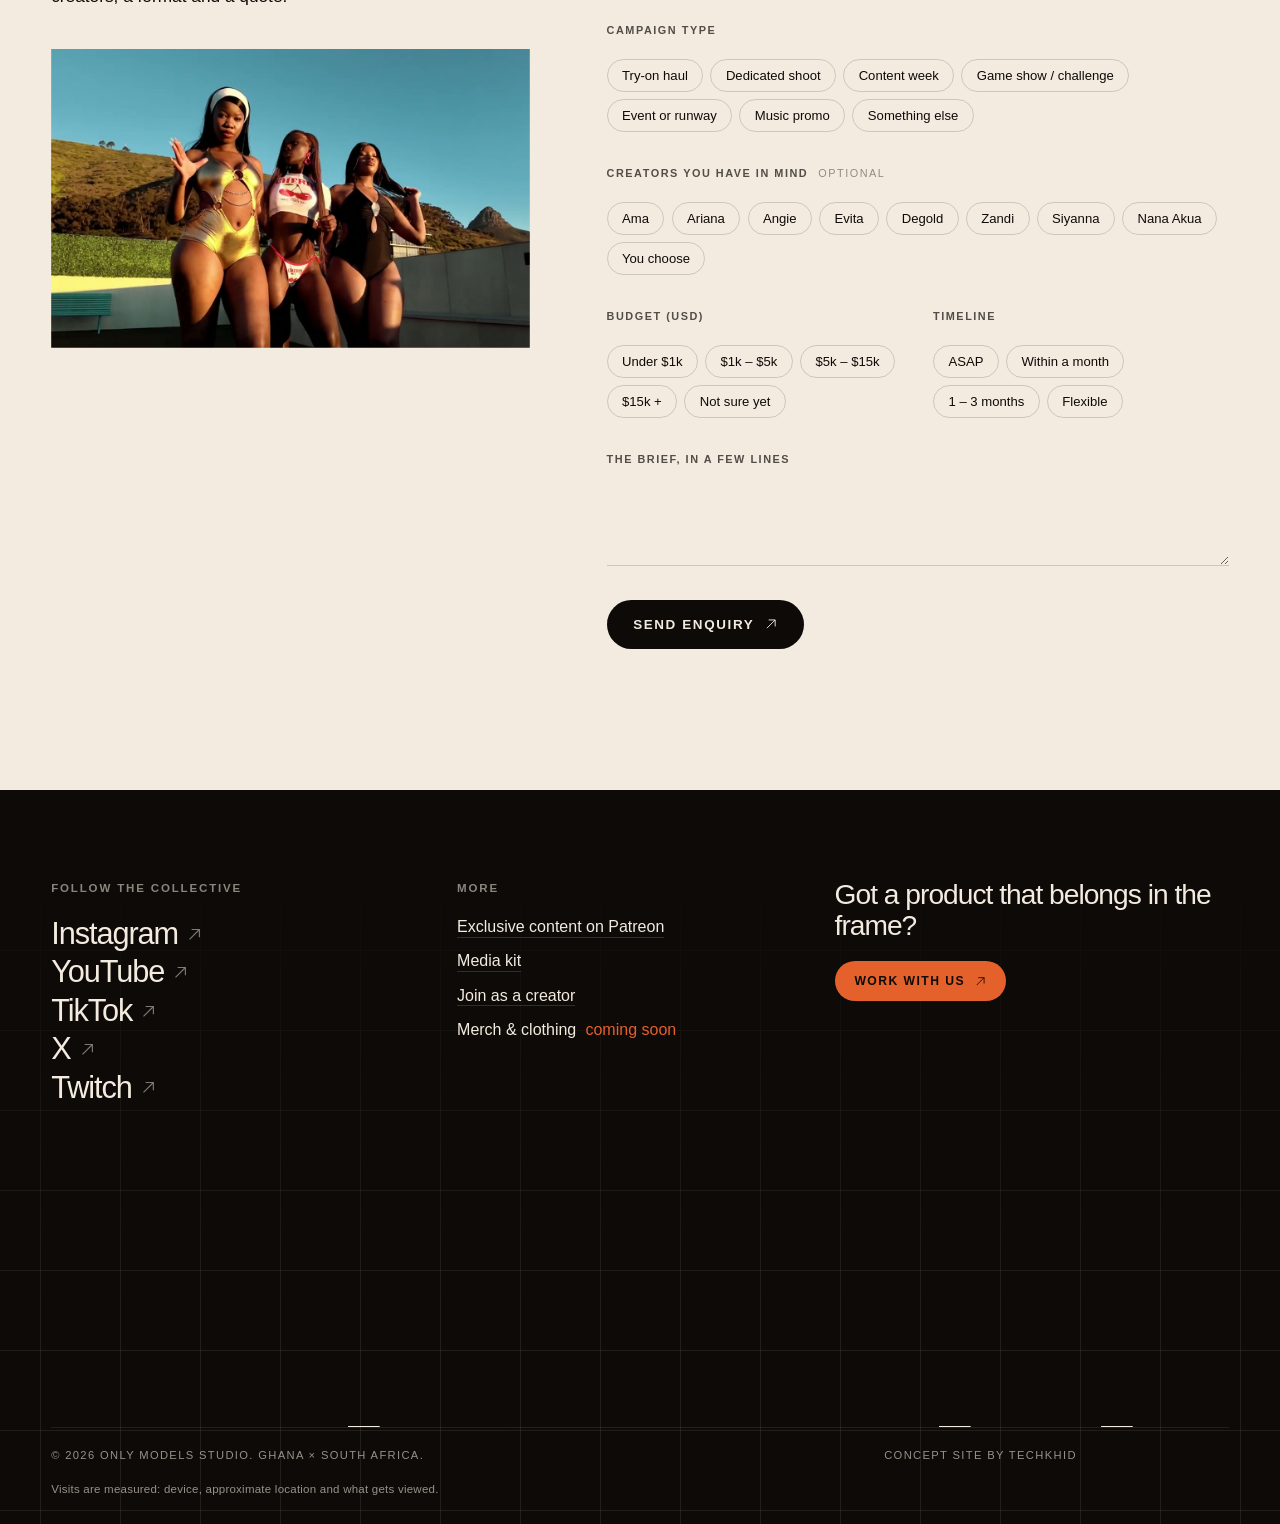
==== commit 3217b8a5: "Switch to Switzer, drop the marquee, add background grids Type is now a single neo-grotesk family in" ====
--- a/index.html
+++ b/index.html
@@ -11,9 +11,9 @@
 <meta property="og:image" content="assets/img/collective-beach.jpg">
 <meta property="og:type" content="website">
 <link rel="icon" type="image/svg+xml" href="assets/favicon.svg">
-<link rel="preconnect" href="https://fonts.googleapis.com">
-<link rel="preconnect" href="https://fonts.gstatic.com" crossorigin>
-<link href="https://fonts.googleapis.com/css2?family=Bodoni+Moda:ital,opsz,wght@0,6..96,400..700;1,6..96,400..700&family=Hanken+Grotesk:wght@300..700&display=swap" rel="stylesheet">
+<link rel="preconnect" href="https://api.fontshare.com">
+<link rel="preconnect" href="https://cdn.fontshare.com" crossorigin>
+<link href="https://api.fontshare.com/v2/css?f[]=switzer@400,500,600,700&display=swap" rel="stylesheet">
 <link rel="preload" as="image" href="assets/video/hero-poster.jpg">
 <link rel="stylesheet" href="css/style.css">
 </head>
@@ -108,14 +108,6 @@
     <div><dt>Home countries</dt><dd>GH <i>×</i> ZA</dd></div>
   </dl>
 </section>
-
-<!-- ───────────── MARQUEE ───────────── -->
-<div class="marquee" aria-hidden="true">
-  <div class="marquee__track">
-    <span>Pool days</span><i>✺</i><span class="o">Road trips</span><i>✺</i><span>Food fights</span><i>✺</i><span class="o">Try-on hauls</span><i>✺</i><span>Game shows</span><i>✺</i><span class="o">Content weeks</span><i>✺</i>
-    <span>Pool days</span><i>✺</i><span class="o">Road trips</span><i>✺</i><span>Food fights</span><i>✺</i><span class="o">Try-on hauls</span><i>✺</i><span>Game shows</span><i>✺</i><span class="o">Content weeks</span><i>✺</i>
-  </div>
-</div>
 
 <!-- ───────────── COLLECTIVE ───────────── -->
 <section class="collective light" id="collective">
@@ -160,7 +152,7 @@
 </section>
 
 <!-- ───────────── ROSTER ───────────── -->
-<section class="roster" id="roster">
+<section class="roster gridded gridded--cols" id="roster">
   <div class="wrap">
     <header class="sec-head">
       <span class="sec-no">N°02</span>
@@ -201,7 +193,7 @@
 </section>
 
 <!-- ───────────── REELS ───────────── -->
-<section class="reels" id="reels">
+<section class="reels gridded gridded--live" id="reels">
   <div class="wrap reels__head">
     <h2 class="display">Short form, <em>long reach.</em></h2>
     <p>Drag to browse. Everything here was shot by the collective.</p>
@@ -218,7 +210,7 @@
 </section>
 
 <!-- ───────────── FOR BRANDS ───────────── -->
-<section class="brands" id="brands">
+<section class="brands gridded" id="brands">
   <div class="wrap">
     <header class="sec-head">
       <span class="sec-no">N°04</span>
@@ -274,7 +266,7 @@
 </section>
 
 <!-- ───────────── ASSISTANT ───────────── -->
-<section class="assist" id="assistant">
+<section class="assist gridded" id="assistant">
   <svg class="assist__mark" aria-hidden="true"><use href="#mark"/></svg>
   <div class="wrap assist__layout">
     <div class="assist__copy">
@@ -384,7 +376,7 @@
 </main>
 
 <!-- ───────────── FOOTER ───────────── -->
-<footer class="foot">
+<footer class="foot gridded gridded--live">
   <div class="wrap">
     <div class="foot__top">
       <div>
--- a/css/style.css
+++ b/css/style.css
@@ -13,8 +13,8 @@
   --line: rgba(243, 235, 223, .16);
   --line-ink: rgba(14, 10, 8, .16);
 
-  --serif: "Bodoni Moda", "Didot", "Bodoni MT", Georgia, serif;
-  --sans: "Hanken Grotesk", "Helvetica Neue", Arial, sans-serif;
+  --display: "Switzer", "Helvetica Neue", Helvetica, Arial, sans-serif;
+  --sans: "Switzer", "Helvetica Neue", Helvetica, Arial, sans-serif;
 
   --gut: clamp(1.15rem, 4vw, 4rem);
   --sec: clamp(5rem, 11vw, 10.5rem);
@@ -40,7 +40,7 @@
 button { font: inherit; color: inherit; background: none; border: 0; padding: 0; cursor: pointer; }
 h1, h2, h3, h4, p, ol, ul, dl, dd, figure, fieldset { margin: 0; padding: 0; border: 0; }
 ol, ul { list-style: none; }
-em { font-style: italic; }
+em { font-style: normal; }
 ::selection { background: var(--clay); color: var(--ink); }
 :focus-visible { outline: 2px solid var(--clay); outline-offset: 3px; }
 [hidden] { display: none !important; }
@@ -61,8 +61,8 @@
   font-size: .72rem; font-weight: 600; letter-spacing: .16em; text-transform: uppercase;
 }
 .display {
-  font-family: var(--serif); font-weight: 400; letter-spacing: -.025em; line-height: .96;
-  font-size: clamp(2.5rem, 6.4vw, 6rem); text-wrap: balance;
+  font-family: var(--display); font-weight: 600; letter-spacing: -.045em; line-height: .98;
+  font-size: clamp(2.3rem, 5.6vw, 5.4rem); text-wrap: balance;
 }
 .display em { color: var(--clay); }
 
@@ -106,7 +106,7 @@
   font-size: .72rem; font-weight: 600; letter-spacing: .16em; text-transform: uppercase;
 }
 .sec-head::after { content: ""; order: 2; flex: 1; height: 1px; background: currentColor; opacity: .2; align-self: center; }
-.sec-no { color: var(--clay); font-family: var(--serif); font-style: italic; font-size: 1rem; letter-spacing: 0; text-transform: none; font-weight: 500; }
+.sec-no { color: var(--clay); }
 .sec-note { order: 3; opacity: .6; }
 
 /* ── reveal ── */
@@ -121,7 +121,7 @@
 .loader.is-done { clip-path: inset(0 0 100% 0); pointer-events: none; }
 .loader__mark { height: min(46vh, 420px); aspect-ratio: 1440 / 2400; fill: currentColor; stroke: currentColor; stroke-width: 5; animation: draw 1.5s var(--ease-io) both; }
 .loader__row { position: absolute; left: var(--gut); right: var(--gut); bottom: clamp(1.2rem, 3vw, 2.2rem); display: flex; justify-content: space-between; align-items: flex-end; font-size: .72rem; letter-spacing: .16em; text-transform: uppercase; font-weight: 600; }
-.loader__count { font-family: var(--serif); font-style: italic; font-size: clamp(2.6rem, 7vw, 5rem); letter-spacing: -.02em; line-height: .8; font-weight: 400; }
+.loader__count { font: 600 clamp(3rem, 8vw, 5.6rem)/.8 var(--display); letter-spacing: -.05em; font-variant-numeric: tabular-nums; }
 @keyframes draw { from { clip-path: inset(0 0 100% 0); } to { clip-path: inset(0 0 0 0); } }
 
 /* ───────────── nav ───────────── */
@@ -133,8 +133,8 @@
 .nav.is-hidden { transform: translateY(-110%); }
 .brand { display: flex; align-items: center; gap: .65rem; margin-right: auto; }
 .brand__mark { height: 2.5rem; aspect-ratio: 1440 / 2400; fill: currentColor; stroke: currentColor; stroke-width: 64; stroke-linejoin: round; }
-.brand__word { font-family: var(--serif); font-size: 1.28rem; letter-spacing: -.01em; line-height: 1; }
-.brand__word em { color: var(--clay); }
+.brand__word { font-family: var(--display); font-weight: 600; font-size: 1.12rem; letter-spacing: -.02em; line-height: 1; }
+.brand__word em { color: var(--clay); font-weight: 400; }
 .nav__links { display: flex; gap: clamp(1.2rem, 2.4vw, 2.4rem); font-size: .76rem; font-weight: 500; letter-spacing: .12em; text-transform: uppercase; }
 .nav__links a { position: relative; padding-block: .4rem; }
 .nav__links a::after { content: ""; position: absolute; left: 0; right: 0; bottom: 0; height: 1px; background: currentColor; transform: scaleX(0); transform-origin: right; transition: transform .45s var(--ease); }
@@ -148,8 +148,8 @@
 
 .menu { position: fixed; inset: 0; z-index: 55; background: var(--ink); padding: 6.5rem var(--gut) 2rem; display: flex; flex-direction: column; justify-content: space-between; animation: menuIn .5s var(--ease-io) both; }
 .menu nav { display: grid; }
-.menu a { display: flex; align-items: baseline; gap: 1rem; font-family: var(--serif); font-size: clamp(2.2rem, 11vw, 3.6rem); line-height: 1.2; letter-spacing: -.02em; border-bottom: 1px solid var(--line); padding-block: .35rem; }
-.menu a i { font: italic 500 .9rem var(--serif); color: var(--clay); letter-spacing: 0; }
+.menu a { display: flex; align-items: baseline; gap: 1rem; font-family: var(--display); font-weight: 600; font-size: clamp(2.2rem, 11vw, 3.6rem); line-height: 1.2; letter-spacing: -.04em; border-bottom: 1px solid var(--line); padding-block: .35rem; }
+.menu a i { font: 600 .72rem var(--sans); letter-spacing: .1em; font-variant-numeric: tabular-nums; color: var(--clay); }
 .menu__foot { font-size: .72rem; letter-spacing: .16em; text-transform: uppercase; opacity: .6; }
 @keyframes menuIn { from { clip-path: inset(0 0 100% 0); } to { clip-path: inset(0); } }
 
@@ -176,8 +176,8 @@
 .hero__eyebrow b { color: var(--clay); }
 .is-ready .hero__eyebrow { opacity: 1; }
 
-.hero__title { font-family: var(--serif); font-weight: 400; font-size: clamp(3.3rem, 10.2vw, 10.5rem); line-height: .86; letter-spacing: -.04em; }
-.hero__title em { color: var(--clay); padding-right: .06em; }
+.hero__title { font-family: var(--display); font-weight: 600; font-size: clamp(3rem, 8.8vw, 9.4rem); line-height: .9; letter-spacing: -.055em; }
+.hero__title em { color: var(--clay); }
 .line { display: block; overflow: hidden; padding-block: .06em .12em; margin-block: -.06em -.12em; }
 .line > span { display: block; transform: translateY(112%); transition: transform 1.25s var(--ease); }
 .line:nth-child(2) > span { transition-delay: .09s; }
@@ -193,20 +193,12 @@
 .hero__stats > div { padding: 1.15rem 1rem 1.35rem 0; display: flex; flex-direction: column-reverse; gap: .2rem; }
 .hero__stats > div + div { padding-left: 1.3rem; border-left: 1px solid var(--line); }
 .hero__stats dt { font-size: .68rem; letter-spacing: .14em; text-transform: uppercase; opacity: .62; font-weight: 500; }
-.hero__stats dd { font-family: var(--serif); font-size: clamp(1.7rem, 3.3vw, 3rem); line-height: 1; letter-spacing: -.02em; font-variant-numeric: lining-nums; }
-.hero__stats dd i { color: var(--clay); font-size: .7em; }
-
-/* ───────────── marquee ───────────── */
-.marquee { overflow: hidden; border-block: 1px solid var(--line); padding-block: clamp(.9rem, 2vw, 1.6rem); }
-.marquee__track { display: flex; align-items: center; gap: clamp(1.4rem, 3vw, 3rem); width: max-content; animation: marquee 38s linear infinite; }
-.marquee span { font-family: var(--serif); font-style: italic; font-size: clamp(2.2rem, 6vw, 5.4rem); line-height: 1; letter-spacing: -.02em; white-space: nowrap; }
-.marquee .o { color: transparent; -webkit-text-stroke: 1px var(--bone); font-style: normal; }
-.marquee i { color: var(--clay); font-style: normal; font-size: clamp(1.2rem, 2.4vw, 2.2rem); }
-@keyframes marquee { to { transform: translateX(-50%); } }
+.hero__stats dd { font-family: var(--display); font-weight: 600; font-size: clamp(1.7rem, 3.3vw, 3rem); line-height: 1; letter-spacing: -.04em; font-variant-numeric: lining-nums; }
+.hero__stats dd i { color: var(--clay); font-size: .7em; font-style: normal; }
 
 /* ───────────── collective ───────────── */
 .collective { padding-block: var(--sec); }
-.manifesto { font-family: var(--serif); font-size: clamp(1.75rem, 4.5vw, 4.5rem); line-height: 1.08; letter-spacing: -.028em; max-width: 21em; }
+.manifesto { font-family: var(--display); font-weight: 500; font-size: clamp(1.6rem, 3.7vw, 3.7rem); line-height: 1.1; letter-spacing: -.035em; max-width: 22em; }
 .manifesto em { color: var(--clay); }
 .manifesto .w { opacity: .14; transition: opacity .5s; }
 .manifesto .w.lit { opacity: 1; }
@@ -224,8 +216,8 @@
 .pillars { display: grid; grid-template-columns: repeat(3, 1fr); gap: clamp(1rem, 2vw, 2rem); margin-top: clamp(4rem, 8vw, 8rem); }
 .pillars li { border-top: 1px solid var(--ink); padding-top: 1.2rem; }
 .pillars li:nth-child(2) { --d: .08s; } .pillars li:nth-child(3) { --d: .16s; }
-.pillars span { font: italic 500 1rem var(--serif); color: var(--clay); }
-.pillars h3 { font-family: var(--serif); font-weight: 400; font-size: clamp(1.5rem, 2.5vw, 2.3rem); letter-spacing: -.02em; margin: .9rem 0 .5rem; line-height: 1.05; }
+.pillars span { font: 600 .72rem var(--sans); letter-spacing: .1em; font-variant-numeric: tabular-nums; color: var(--clay); }
+.pillars h3 { font-family: var(--display); font-weight: 600; font-size: clamp(1.5rem, 2.4vw, 2.2rem); letter-spacing: -.035em; margin: .9rem 0 .5rem; line-height: 1.05; }
 .pillars p { max-width: 24rem; opacity: .78; }
 
 /* ───────────── roster ───────────── */
@@ -234,13 +226,13 @@
 .roster__list { border-top: 1px solid var(--line); }
 .roster__item { border-bottom: 1px solid var(--line); }
 .roster__btn { width: 100%; display: grid; grid-template-columns: 2.6rem 1fr auto; align-items: center; gap: 1rem; text-align: left; padding-block: clamp(.5rem, 1.1vw, 1rem); transition: opacity .4s, padding .5s var(--ease); }
-.roster__btn .n { font: italic 500 .95rem var(--serif); color: var(--clay); align-self: start; padding-top: .9em; }
-.roster__btn .name { font-family: var(--serif); font-size: clamp(2.6rem, 7.2vw, 7rem); line-height: 1; letter-spacing: -.035em; transition: transform .6s var(--ease), color .4s; padding-bottom: .08em; }
+.roster__btn .n { font: 600 .72rem var(--sans); letter-spacing: .1em; font-variant-numeric: tabular-nums; color: var(--clay); align-self: start; padding-top: .9em; }
+.roster__btn .name { font-family: var(--display); font-weight: 600; font-size: clamp(2.4rem, 6.4vw, 6.2rem); line-height: 1.02; letter-spacing: -.05em; transition: transform .6s var(--ease), color .4s; }
 .roster__btn .meta { display: flex; align-items: center; gap: .9rem; font-size: .72rem; letter-spacing: .12em; text-transform: uppercase; opacity: .55; transition: opacity .4s; }
 .roster__btn .meta svg { width: 1.1rem; height: 1.1rem; opacity: 0; transform: translate(-6px, 6px); transition: opacity .4s, transform .5s var(--ease); }
 .roster__btn .thumb { display: none; }
 .roster__list:hover .roster__btn:not(:hover) { opacity: .32; }
-.roster__btn:hover .name, .roster__btn:focus-visible .name { transform: translateX(.22em); font-style: italic; color: var(--clay); }
+.roster__btn:hover .name, .roster__btn:focus-visible .name { transform: translateX(.22em); color: var(--clay); }
 .roster__btn:hover .meta { opacity: 1; }
 .roster__btn:hover .meta svg { opacity: 1; transform: none; }
 
@@ -251,7 +243,7 @@
 .roster__frame img.is-on { opacity: 1; z-index: 2; animation: wipe .85s var(--ease-io) both; }
 @keyframes wipe { from { clip-path: inset(100% 0 0 0); transform: scale(1.14); } to { clip-path: inset(0); transform: scale(1); } }
 .roster__caption { display: flex; justify-content: space-between; margin-top: .8rem; font-size: .72rem; letter-spacing: .14em; text-transform: uppercase; }
-.roster__caption span:first-child { font: italic 500 1rem var(--serif); color: var(--clay); letter-spacing: 0; }
+.roster__caption span:first-child { font: 600 .72rem var(--sans); letter-spacing: .1em; font-variant-numeric: tabular-nums; color: var(--clay); }
 
 /* ───────────── work ───────────── */
 .work { padding-block: var(--sec); }
@@ -270,8 +262,8 @@
 .vid__play svg { width: 1.1rem; height: 1.1rem; }
 .vid:hover .vid__play { background: var(--clay); transform: translateY(-3px); }
 .vid__meta { display: flex; justify-content: space-between; align-items: baseline; gap: 1rem; padding-top: .85rem; }
-.vid__title { font-family: var(--serif); font-size: clamp(1.1rem, 1.5vw, 1.4rem); line-height: 1.15; letter-spacing: -.015em; }
-.vid--lead .vid__title { font-size: clamp(1.4rem, 2.4vw, 2.2rem); }
+.vid__title { font-family: var(--display); font-weight: 500; font-size: clamp(1rem, 1.2vw, 1.15rem); line-height: 1.2; letter-spacing: -.01em; }
+.vid--lead .vid__title { font-size: clamp(1.3rem, 2vw, 1.9rem); }
 .vid__views { font-size: .7rem; letter-spacing: .12em; text-transform: uppercase; font-weight: 600; white-space: nowrap; opacity: .7; }
 .vid__views b { color: var(--clay-deep); font-weight: 700; }
 .work__more { margin-top: clamp(2rem, 4vw, 3.4rem); font-size: .9rem; opacity: .75; }
@@ -289,7 +281,7 @@
 .reel video { width: 100%; height: 100%; object-fit: cover; pointer-events: none; }
 .reel::after { content: ""; position: absolute; inset: 55% 0 0 0; background: linear-gradient(0deg, rgba(14, 10, 8, .8), transparent); }
 .reel figcaption { position: absolute; z-index: 1; left: 1rem; right: 1rem; bottom: .9rem; display: flex; justify-content: space-between; align-items: baseline; }
-.reel figcaption b { font: italic 400 1.5rem/1 var(--serif); letter-spacing: -.01em; }
+.reel figcaption b { font: 600 1.15rem/1 var(--display); letter-spacing: -.02em; }
 .reel figcaption span { font-size: .68rem; letter-spacing: .14em; font-weight: 600; color: var(--clay); }
 
 /* ───────────── brands ───────────── */
@@ -298,20 +290,20 @@
 .brands .display em { color: var(--bone); }
 .brands__layout { display: grid; grid-template-columns: minmax(0, 1fr) minmax(0, 1.25fr); gap: clamp(2.5rem, 6vw, 7rem); align-items: start; }
 .brands__lead { position: sticky; top: 6.5rem; display: grid; gap: 1.6rem; justify-items: start; }
-.brands__lead .display { font-size: clamp(3.4rem, 9vw, 9rem); line-height: .86; }
+.brands__lead .display { font-size: clamp(3.2rem, 8.4vw, 8.4rem); line-height: .9; }
 .brands__lead p { font-size: clamp(1.05rem, 1.4vw, 1.3rem); line-height: 1.45; max-width: 27rem; }
 .brands__actions { display: flex; gap: .7rem; flex-wrap: wrap; }
 .offers { border-top: 1px solid var(--ink); }
 .offer { display: grid; grid-template-columns: 3rem 1fr auto; gap: 1rem 1.5rem; align-items: start; padding-block: clamp(1.3rem, 2.4vw, 2.1rem); border-bottom: 1px solid var(--ink); }
-.offer__no { font: italic 500 1rem var(--serif); padding-top: .35rem; }
-.offer h3 { font-family: var(--serif); font-weight: 400; font-size: clamp(1.5rem, 2.7vw, 2.6rem); line-height: 1.02; letter-spacing: -.025em; }
+.offer__no { font: 600 .72rem var(--sans); letter-spacing: .1em; font-variant-numeric: tabular-nums; padding-top: .35rem; }
+.offer h3 { font-family: var(--display); font-weight: 600; font-size: clamp(1.5rem, 2.6vw, 2.5rem); line-height: 1.02; letter-spacing: -.04em; }
 .offer p { margin-top: .55rem; max-width: 30rem; }
 .offer__tag { font-size: .66rem; letter-spacing: .14em; text-transform: uppercase; font-weight: 600; padding-top: .7rem; white-space: nowrap; }
 .process { display: grid; grid-template-columns: repeat(4, 1fr); gap: clamp(1rem, 2vw, 2rem); margin-top: clamp(4rem, 8vw, 8rem); }
 .process > div { background: var(--ink); color: var(--bone); padding: 1.4rem 1.4rem 1.7rem; min-height: 11.5rem; display: flex; flex-direction: column; }
 .process > div:nth-child(2) { --d: .07s; } .process > div:nth-child(3) { --d: .14s; } .process > div:nth-child(4) { --d: .21s; }
 .process span { font-size: .66rem; letter-spacing: .16em; text-transform: uppercase; font-weight: 600; color: var(--clay); }
-.process h4 { font-family: var(--serif); font-weight: 400; font-size: clamp(1.35rem, 2vw, 1.8rem); letter-spacing: -.02em; line-height: 1.05; margin-top: auto; }
+.process h4 { font-family: var(--display); font-weight: 600; font-size: clamp(1.35rem, 2vw, 1.8rem); letter-spacing: -.035em; line-height: 1.05; margin-top: auto; }
 .process p { font-size: .92rem; opacity: .72; margin-top: .45rem; }
 
 /* ───────────── enquire ───────────── */
@@ -336,7 +328,7 @@
 .chips legend { margin-bottom: .8rem; padding: 0; }
 .chips legend small { font-size: 1em; opacity: .6; font-weight: 500; margin-left: .5em; }
 .field input, .field textarea {
-  width: 100%; font: 400 clamp(1.2rem, 1.8vw, 1.55rem)/1.3 var(--serif); letter-spacing: -.01em; color: inherit;
+  width: 100%; font: 500 clamp(1.1rem, 1.5vw, 1.35rem)/1.3 var(--display); letter-spacing: -.005em; color: inherit;
   background: none; border: 0; border-bottom: 1px solid var(--line-ink); border-radius: 0; padding: .45rem 0 .65rem; transition: border-color .3s;
 }
 .field textarea { resize: vertical; min-height: 5.5rem; }
@@ -358,17 +350,17 @@
 .foot { padding-top: clamp(3.5rem, 7vw, 6.5rem); overflow: hidden; }
 .foot__top { display: grid; grid-template-columns: 1.1fr 1fr 1.2fr; gap: 2.5rem; }
 .foot .eyebrow { opacity: .55; margin-bottom: 1.1rem; }
-.foot__social a { display: inline-flex; align-items: center; gap: .5rem; font-family: var(--serif); font-size: clamp(1.5rem, 2.4vw, 2.2rem); line-height: 1.25; letter-spacing: -.02em; transition: color .3s, transform .5s var(--ease); }
+.foot__social a { display: inline-flex; align-items: center; gap: .5rem; font-family: var(--display); font-weight: 500; font-size: clamp(1.5rem, 2.4vw, 2.2rem); line-height: 1.25; letter-spacing: -.035em; transition: color .3s, transform .5s var(--ease); }
 .foot__social a svg { width: .55em; height: .55em; opacity: .5; transition: transform .4s var(--ease), opacity .3s; }
-.foot__social a:hover { color: var(--clay); font-style: italic; transform: translateX(.2em); }
+.foot__social a:hover { color: var(--clay); transform: translateX(.2em); }
 .foot__social a:hover svg { opacity: 1; transform: translate(3px, -3px); }
 .foot__list { display: grid; gap: .6rem; }
 .foot__list a { border-bottom: 1px solid var(--line); padding-bottom: .1rem; transition: border-color .3s; }
 .foot__list a:hover { border-color: var(--bone); }
-.foot__list i { font-family: var(--serif); color: var(--clay); margin-left: .3em; }
+.foot__list i { font-style: normal; color: var(--clay); margin-left: .3em; }
 .foot__cta { justify-self: end; display: grid; gap: 1.2rem; justify-items: start; align-content: start; }
-.foot__cta p { font-family: var(--serif); font-size: clamp(1.4rem, 2.2vw, 2rem); line-height: 1.1; letter-spacing: -.02em; max-width: 14em; }
-.foot__word { font-family: var(--serif); font-size: min(17.2vw, 17rem); line-height: .8; letter-spacing: -.055em; white-space: nowrap; margin: clamp(3rem, 7vw, 6rem) 0 0 -.04em; background: linear-gradient(180deg, var(--bone) 30%, rgba(243, 235, 223, .1)); -webkit-background-clip: text; background-clip: text; color: transparent; padding-bottom: .08em; }
+.foot__cta p { font-family: var(--display); font-weight: 500; font-size: clamp(1.4rem, 2.2vw, 2rem); line-height: 1.1; letter-spacing: -.035em; max-width: 14em; }
+.foot__word { font-family: var(--display); font-weight: 600; font-size: min(18vw, 18rem); line-height: .84; letter-spacing: -.065em; white-space: nowrap; margin: clamp(3rem, 7vw, 6rem) 0 0 -.04em; background: linear-gradient(180deg, var(--bone) 30%, rgba(243, 235, 223, .1)); -webkit-background-clip: text; background-clip: text; color: transparent; padding-bottom: .08em; }
 .foot__fine { flex-basis: 100%; text-transform: none; letter-spacing: .02em; font-size: .72rem; }
 .foot__base { display: flex; justify-content: space-between; gap: 1rem; flex-wrap: wrap; padding: 1.2rem 9.5rem 1.6rem 0; border-top: 1px solid var(--line); font-size: .7rem; letter-spacing: .12em; text-transform: uppercase; opacity: .6; }
 
@@ -385,7 +377,7 @@
 .drawer__media img { width: 100%; aspect-ratio: 4 / 5; max-height: 62vh; object-fit: cover; scroll-snap-align: start; }
 .drawer__body { padding: 1.6rem clamp(1.3rem, 3vw, 2.2rem) 2.2rem; display: grid; gap: 1rem; justify-items: start; }
 .drawer__body .eyebrow { color: var(--clay); }
-.drawer__name { font-family: var(--serif); font-weight: 400; font-size: clamp(3.2rem, 9vw, 5.2rem); line-height: .9; letter-spacing: -.035em; }
+.drawer__name { font-family: var(--display); font-weight: 600; font-size: clamp(2.8rem, 8vw, 4.6rem); line-height: .95; letter-spacing: -.05em; }
 .drawer__note { opacity: .75; max-width: 26rem; }
 .drawer__links { display: flex; flex-wrap: wrap; gap: .45rem; margin-bottom: .6rem; }
 .drawer__links a { display: inline-flex; align-items: center; gap: .5rem; padding: .6rem .95rem; border: 1px solid var(--line); border-radius: 999px; font-size: .82rem; transition: background .3s, color .3s, border-color .3s; }
@@ -408,8 +400,8 @@
 .assist__copy .sec-head { width: 100%; margin-bottom: .6rem; }
 .assist__lede { font-size: clamp(1.05rem, 1.4vw, 1.25rem); line-height: 1.45; max-width: 31rem; color: rgba(243, 235, 223, .82); }
 .assist__points { width: 100%; max-width: 31rem; border-top: 1px solid var(--line); }
-.assist__points li { display: flex; gap: 1.1rem; align-items: baseline; padding-block: .8rem; border-bottom: 1px solid var(--line); font-family: var(--serif); font-size: clamp(1.15rem, 1.7vw, 1.5rem); letter-spacing: -.015em; }
-.assist__points span { font: italic 500 .9rem var(--serif); color: var(--clay); }
+.assist__points li { display: flex; gap: 1.1rem; align-items: baseline; padding-block: .8rem; border-bottom: 1px solid var(--line); font-family: var(--display); font-weight: 500; font-size: clamp(1.15rem, 1.7vw, 1.5rem); letter-spacing: -.015em; }
+.assist__points span { font: 600 .72rem var(--sans); letter-spacing: .1em; font-variant-numeric: tabular-nums; color: var(--clay); }
 .assist__tag { font-size: .78rem; opacity: .55; max-width: 28rem; }
 .assist__stage { position: relative; justify-self: center; width: min(100%, 26.5rem); }
 .assist__stage::before { content: ""; position: absolute; inset: 0; border-radius: 22px; background: var(--clay); transform: rotate(-5deg) translate(-1.1rem, .8rem); }
@@ -426,7 +418,7 @@
 .chat__head { display: flex; align-items: center; gap: .8rem; padding: .95rem 1.1rem; background: var(--ink); color: var(--bone); flex: none; }
 .chat__head > svg { height: 2.4rem; aspect-ratio: 1440 / 2400; fill: currentColor; stroke: currentColor; stroke-width: 60; flex: none; }
 .chat__head div { flex: 1; display: grid; line-height: 1.25; }
-.chat__head b { font: 400 1.15rem var(--serif); letter-spacing: -.01em; }
+.chat__head b { font: 500 1.15rem var(--display); letter-spacing: -.01em; }
 .chat__head small { font-size: .66rem; letter-spacing: .12em; text-transform: uppercase; opacity: .6; }
 .chat__head button { width: 2.2rem; height: 2.2rem; display: grid; place-items: center; border-radius: 50%; transition: background .3s; }
 .chat__head button:hover { background: rgba(243, 235, 223, .14); }
@@ -440,7 +432,7 @@
 .msg--typing i { width: .4rem; height: .4rem; border-radius: 50%; background: var(--ink); opacity: .25; animation: blink 1s infinite; }
 .msg--typing i:nth-child(2) { animation-delay: .15s; } .msg--typing i:nth-child(3) { animation-delay: .3s; }
 .msg--card { max-width: 94%; width: 94%; padding: 0; background: #fff8ee; border: 1px solid var(--line-ink); overflow: hidden; }
-.msg--card h5 { margin: 0; padding: .7rem .9rem; font: 400 1.15rem var(--serif); letter-spacing: -.01em; background: var(--clay); }
+.msg--card h5 { margin: 0; padding: .7rem .9rem; font: 500 1.15rem var(--display); letter-spacing: -.01em; background: var(--clay); }
 .msg--card dl { display: grid; grid-template-columns: auto 1fr; gap: .35rem .9rem; padding: .8rem .9rem; font-size: .86rem; margin: 0; }
 .msg--card dt { font-size: .64rem; letter-spacing: .12em; text-transform: uppercase; font-weight: 600; opacity: .6; padding-top: .18rem; }
 .msg--card .btn { margin: 0 .9rem .9rem; font-size: .7rem; padding: .9em 1.3em; }
@@ -489,6 +481,40 @@
 .foot__word.is-split { background: none; color: inherit; overflow: hidden; }
 .foot__word .l { display: inline-block; background: linear-gradient(180deg, var(--bone) 30%, rgba(243, 235, 223, .1)); -webkit-background-clip: text; background-clip: text; color: transparent; transform: translateY(104%); transition: transform 1.1s var(--ease); transition-delay: calc(var(--i) * 45ms); padding-bottom: .08em; }
 .foot__word.in .l { transform: none; }
+
+/* ───────────── background grids ─────────────
+   faint layout lines behind the type-led sections; each fades out so it never frames a photo */
+.gridded { position: relative; isolation: isolate; }
+.gridded::before {
+  content: ""; position: absolute; inset: 0; z-index: -1; pointer-events: none;
+  background-image: linear-gradient(to right, var(--grid) 1px, transparent 1px), linear-gradient(to bottom, var(--grid) 1px, transparent 1px);
+  background-size: var(--cell, 5rem) var(--cell, 5rem); background-position: center top;
+  -webkit-mask-image: var(--fade); mask-image: var(--fade);
+}
+/* column guides only, aligned to the page margins (the roster rows supply the horizontals) */
+.gridded--cols::before {
+  inset-inline: max(var(--gut), calc((100% - 1560px) / 2 + var(--gut)));
+  background-image: linear-gradient(to right, var(--grid) 1px, transparent 1px);
+  background-size: calc(100% / 6) 100%; background-position: left top; border-right: 1px solid var(--grid);
+}
+/* a brighter copy of the grid, visible only in a soft circle under the pointer (--mx/--my set in main.js) */
+.gridded:not(.gridded--cols)::after {
+  content: ""; position: absolute; inset: 0; z-index: -1; pointer-events: none;
+  background-image: linear-gradient(to right, var(--glow) 1px, transparent 1px), linear-gradient(to bottom, var(--glow) 1px, transparent 1px);
+  background-size: var(--cell, 5rem) var(--cell, 5rem); background-position: center top;
+  -webkit-mask-image: radial-gradient(17rem circle at var(--mx, -99rem) var(--my, -99rem), #000, transparent);
+  mask-image: radial-gradient(17rem circle at var(--mx, -99rem) var(--my, -99rem), #000, transparent);
+}
+/* slow diagonal drift, exactly one cell per loop so it never jumps; runs only while on screen */
+.gridded--live.is-live::before, .gridded--live.is-live::after { animation: gridDrift 18s linear infinite; }
+@keyframes gridDrift { to { background-position: calc(50% + var(--cell, 5rem)) var(--cell, 5rem); } }
+.gridded { --glow: rgba(228, 97, 43, .7); }
+.brands.gridded { --glow: rgba(14, 10, 8, .45); }
+.reels.gridded { --grid: rgba(243, 235, 223, .085); --fade: linear-gradient(180deg, transparent, #000 22%, #000 78%, transparent); }
+.foot.gridded { --grid: rgba(243, 235, 223, .09); --fade: linear-gradient(0deg, #000 0%, #000 30%, transparent 92%); }
+.roster.gridded { --grid: rgba(243, 235, 223, .09); --fade: linear-gradient(180deg, transparent, #000 16%, #000 80%, transparent); }
+.brands.gridded { --grid: rgba(14, 10, 8, .13); --fade: radial-gradient(110% 85% at 100% 0%, #000 0%, transparent 72%); }
+.assist.gridded { --grid: rgba(243, 235, 223, .09); --cell: 4rem; --fade: radial-gradient(58% 72% at 74% 50%, #000 0%, transparent 100%); }
 
 /* ───────────── responsive ───────────── */
 @media (max-width: 1020px) {
@@ -516,7 +542,7 @@
   .hero__media::after { background-color: rgba(14, 10, 8, .3); }
   .hero__eyebrow { font-size: .62rem; letter-spacing: .12em; white-space: nowrap; }
   .hero__inner { padding-top: 6rem; }
-  .hero__title { font-size: clamp(3.3rem, 16.5vw, 6rem); line-height: .9; }
+  .hero__title { font-size: clamp(2.8rem, 13.6vw, 5.4rem); line-height: .92; }
   .hero__foot { flex-direction: column; align-items: flex-start; gap: 1.3rem; }
   .hero__stats { grid-template-columns: 1fr 1fr; }
   .hero__stats > div { padding: .85rem .5rem .95rem 0; }
@@ -541,12 +567,15 @@
   .form__row { grid-template-columns: 1fr; }
   .foot__top { grid-template-columns: 1fr; }
   .ask span { display: none; }
+  .gridded { --cell: 3.2rem; }
+  .gridded--cols::before { background-size: calc(100% / 3) 100%; }
+  .assist.gridded { --fade: radial-gradient(90% 55% at 50% 70%, #000 0%, transparent 100%); }
   .seal { left: auto; right: .4rem; top: -2.6rem; width: 6.4rem; }
   .assist__stage::before { transform: rotate(-4deg) translate(-.4rem, .6rem); }
   .chat--inline { height: min(34rem, 80svh); }
   .foot__base { padding: 1.2rem 0 5rem; }
   .ask { padding: .9rem; }
-  .brand__word { font-size: 1.12rem; }
+  .brand__word { font-size: 1rem; }
 }
 
 @media (prefers-reduced-motion: reduce) {
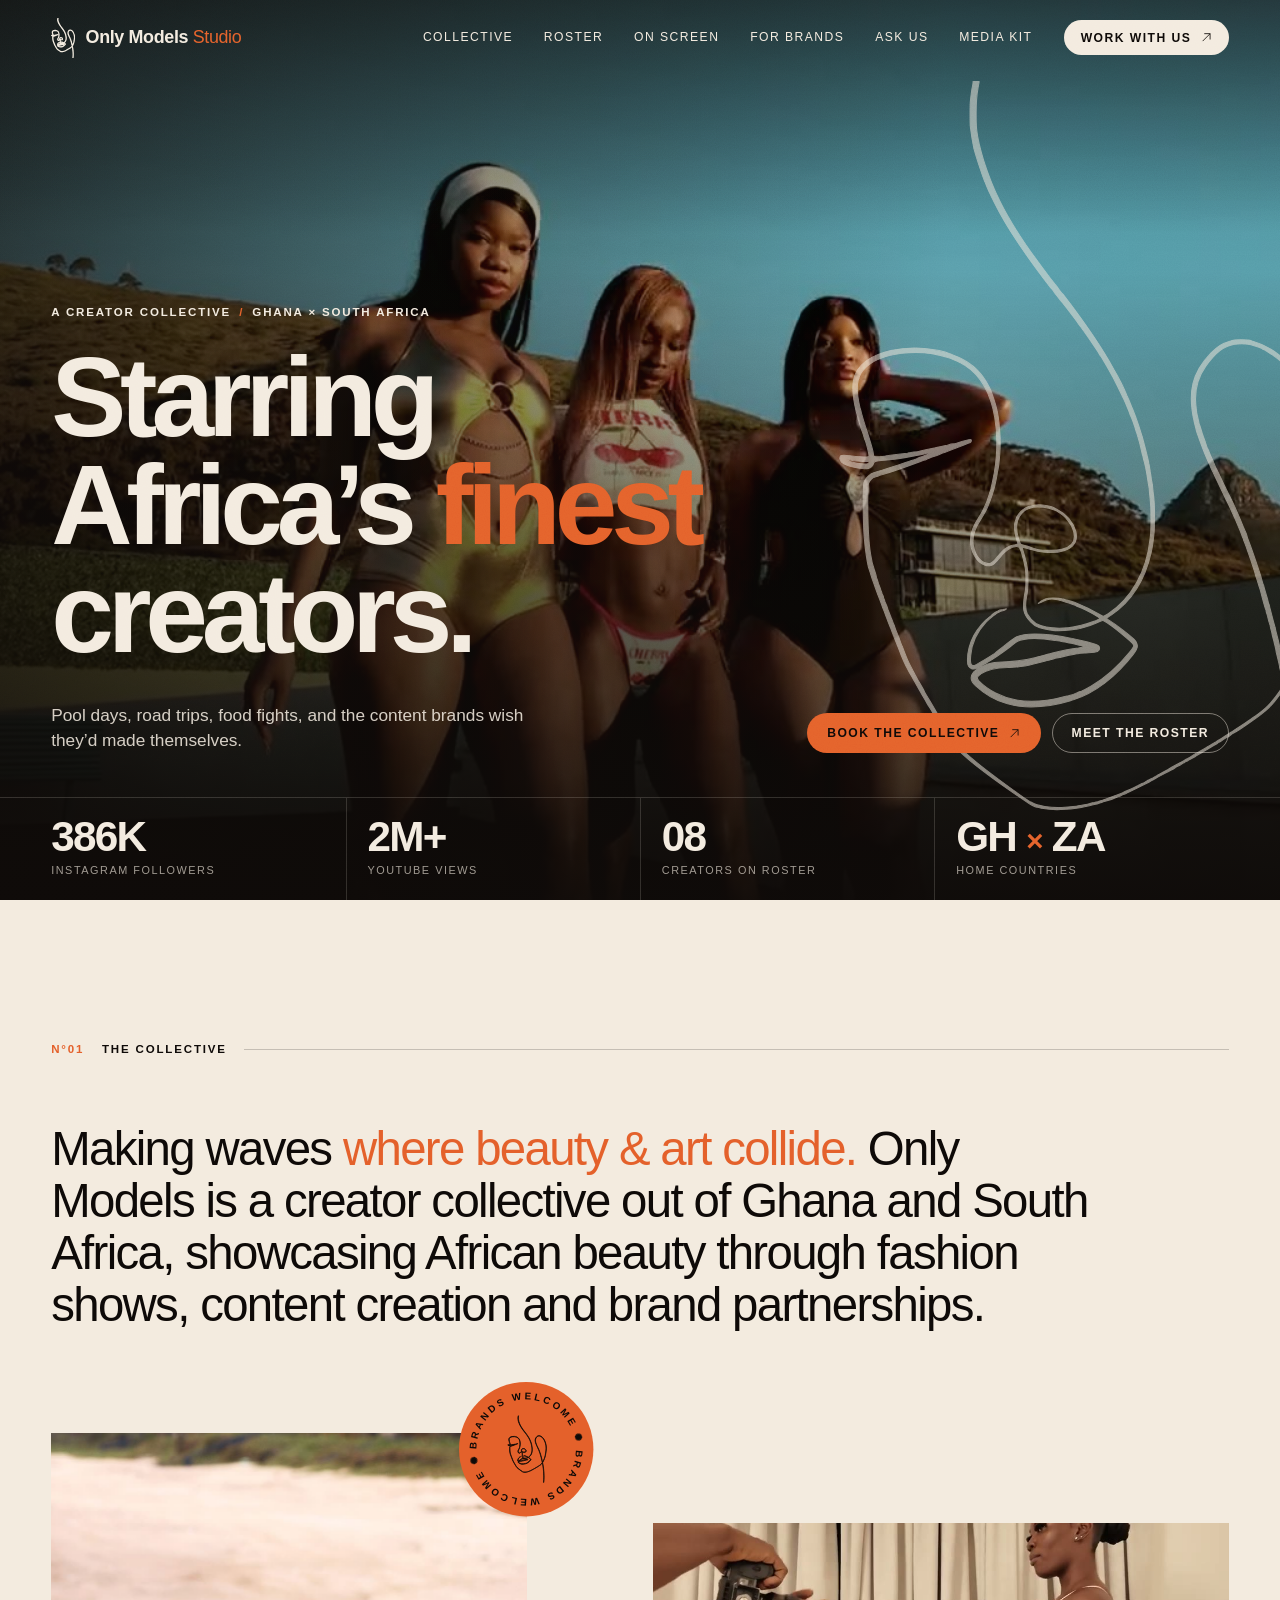
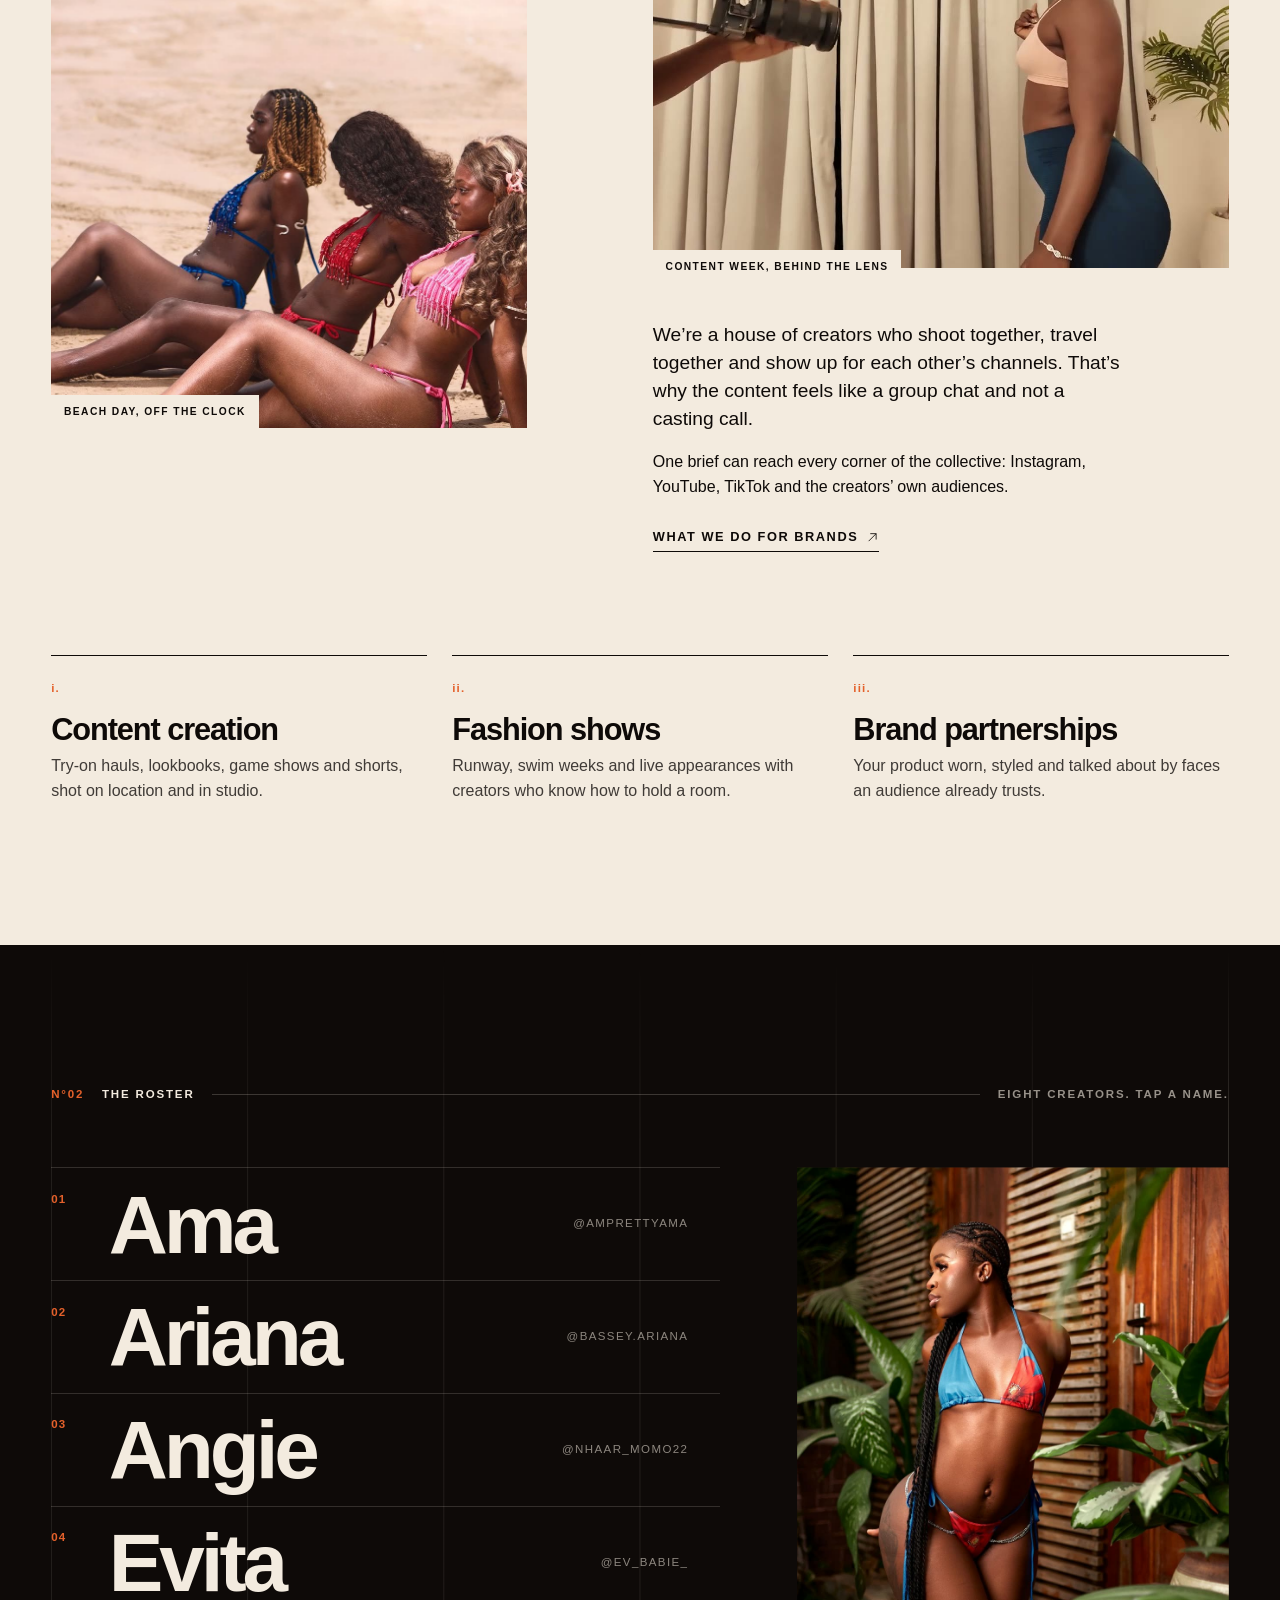
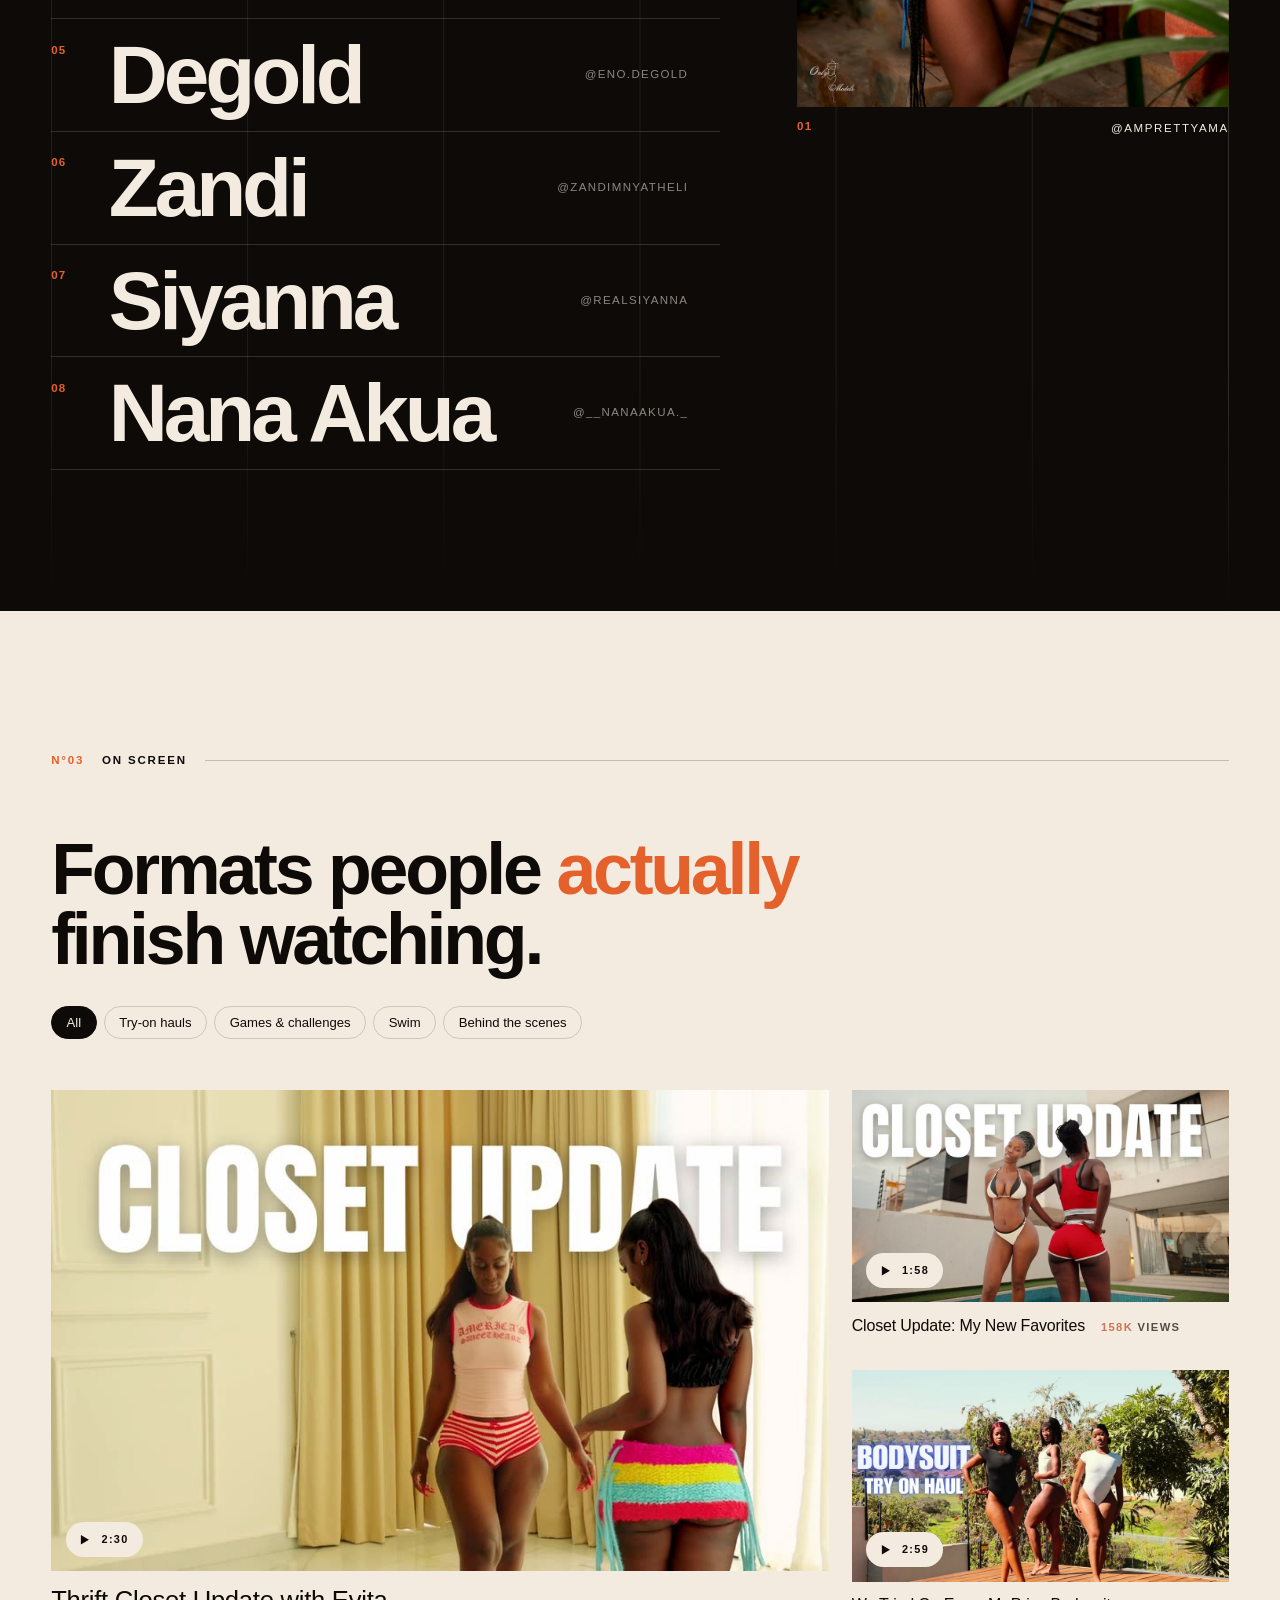
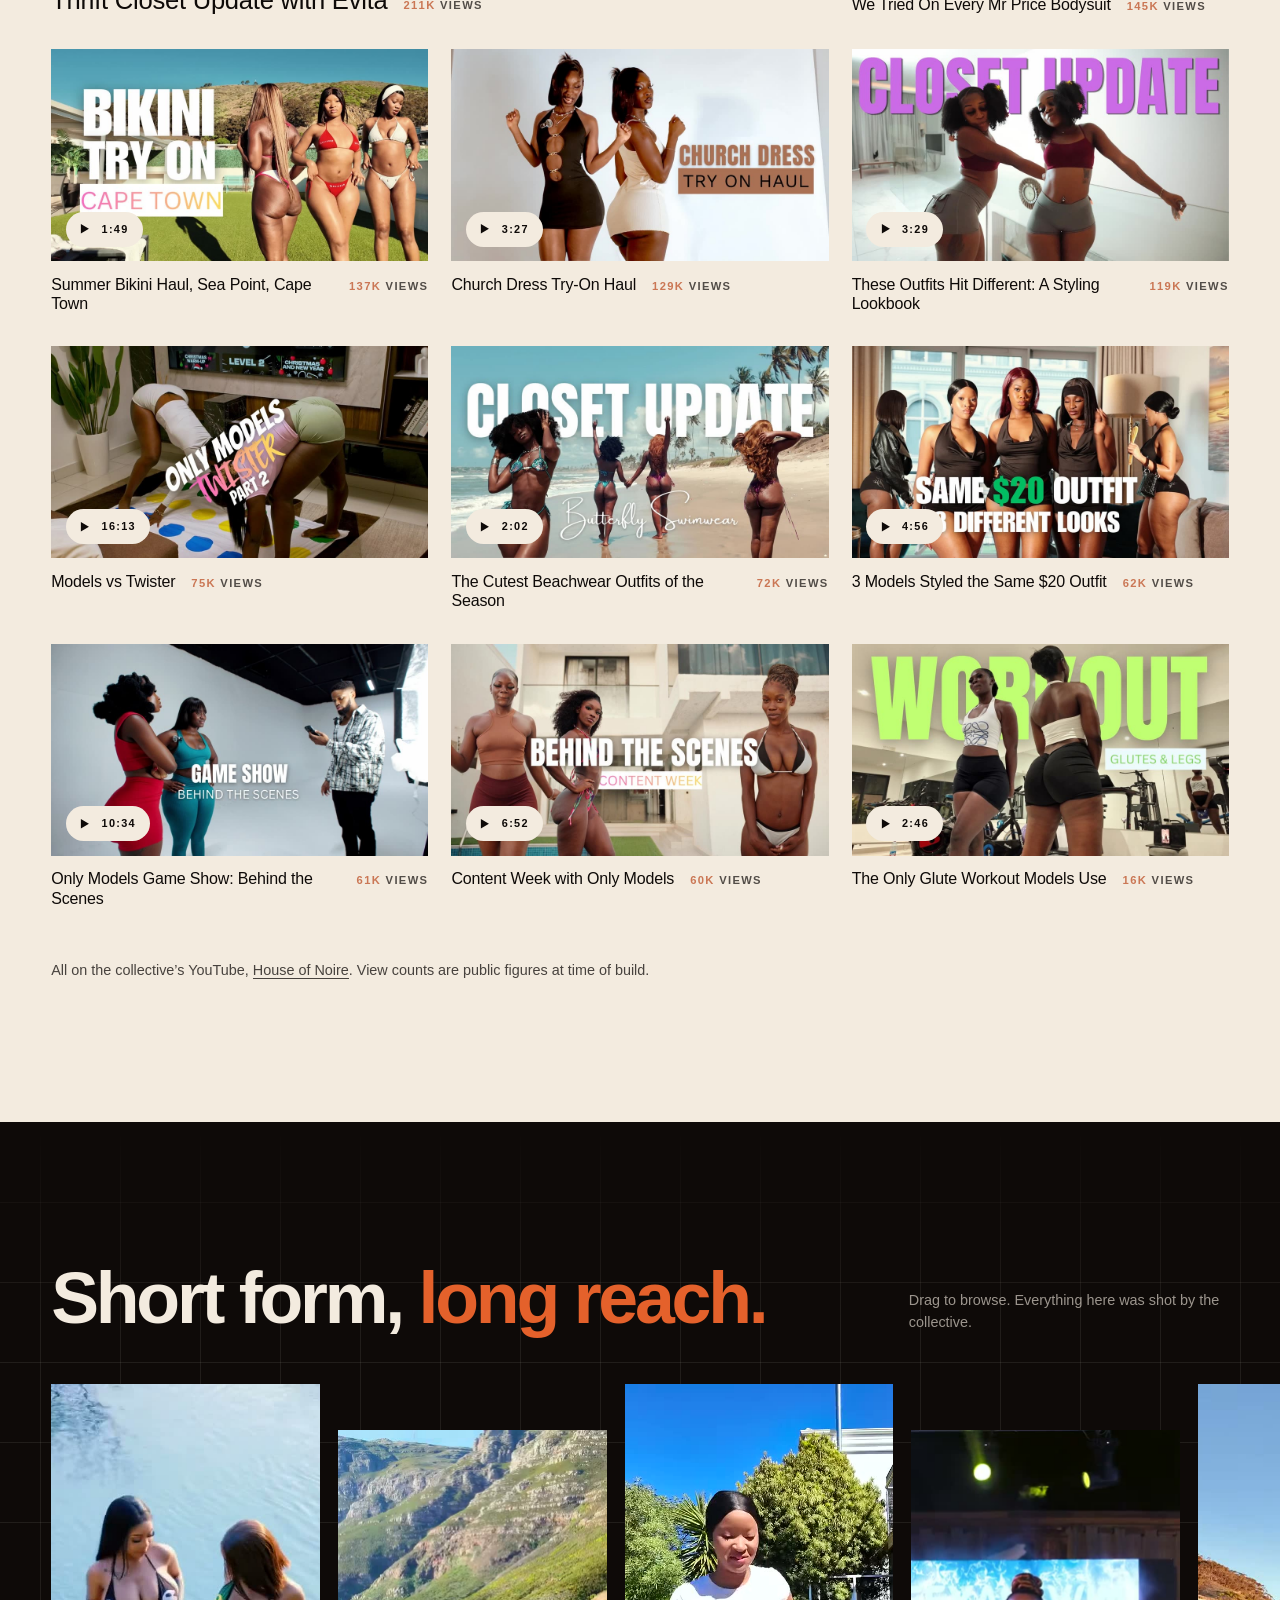
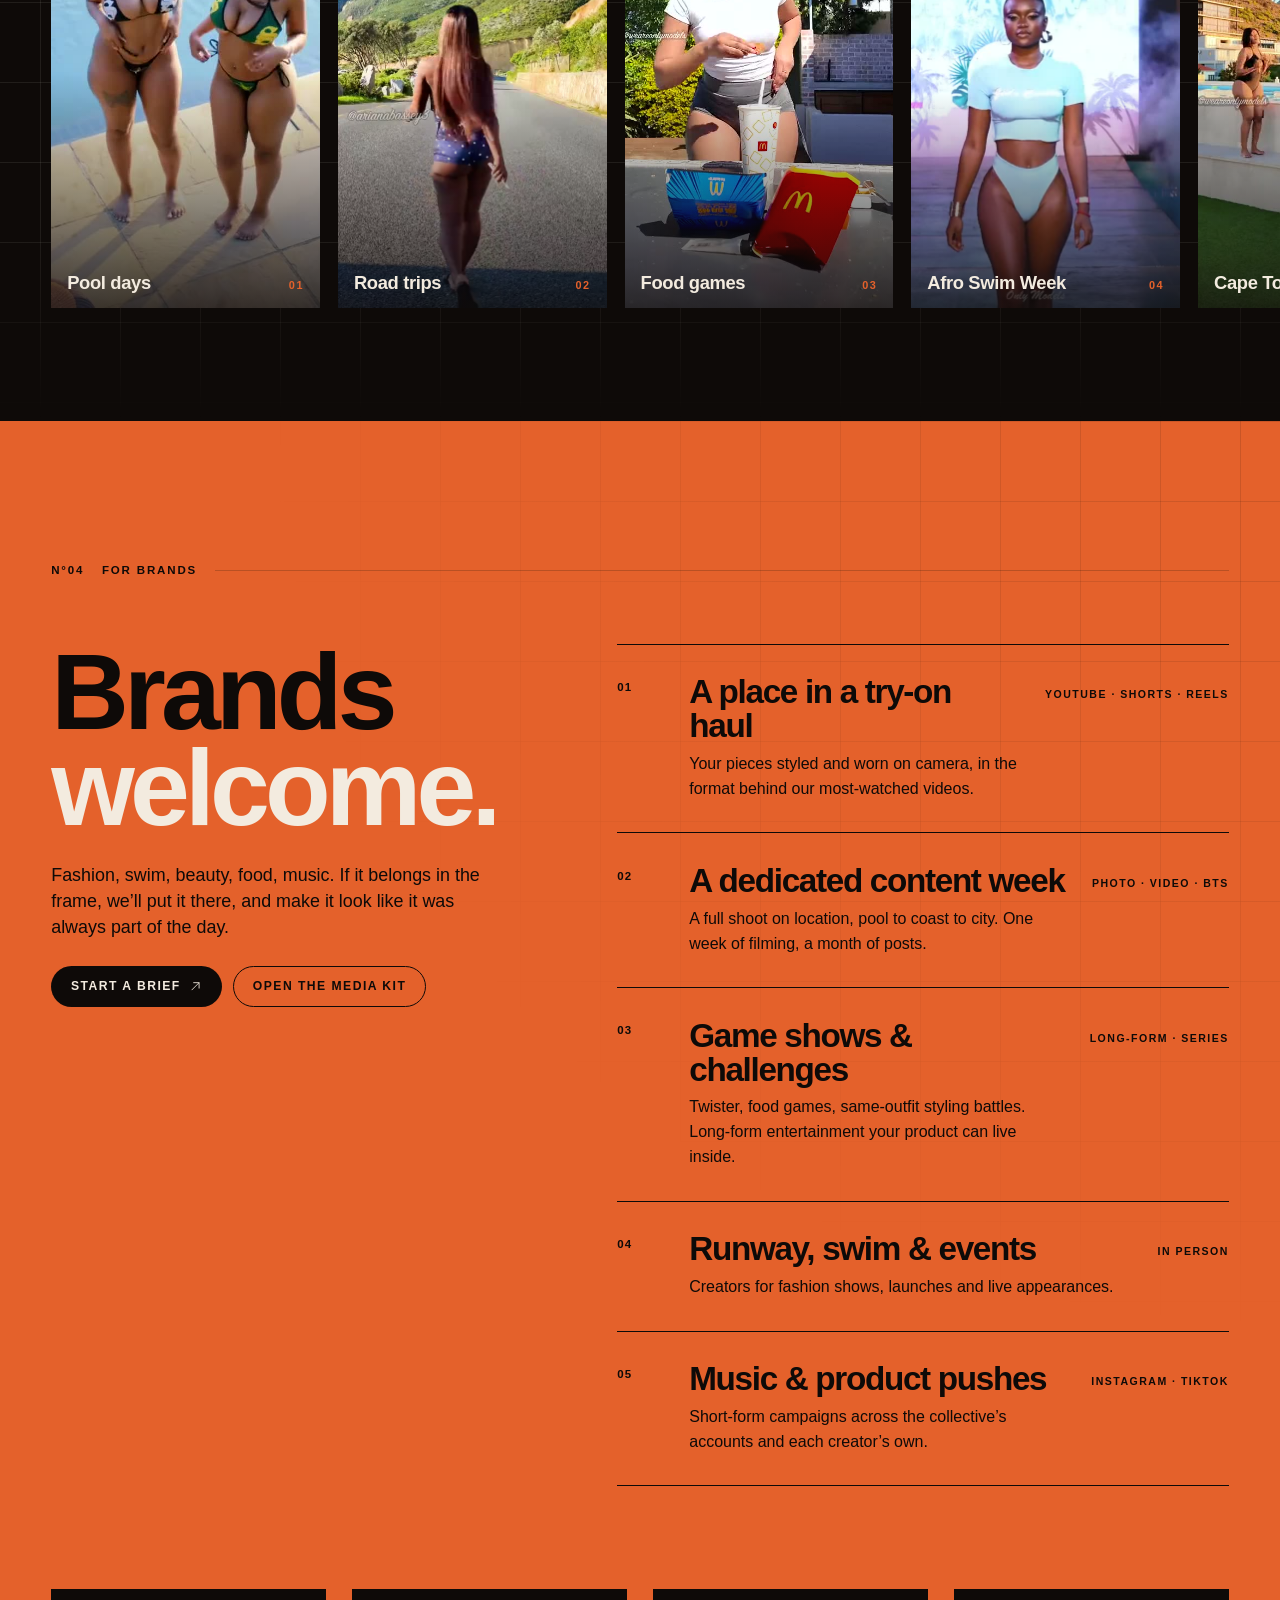
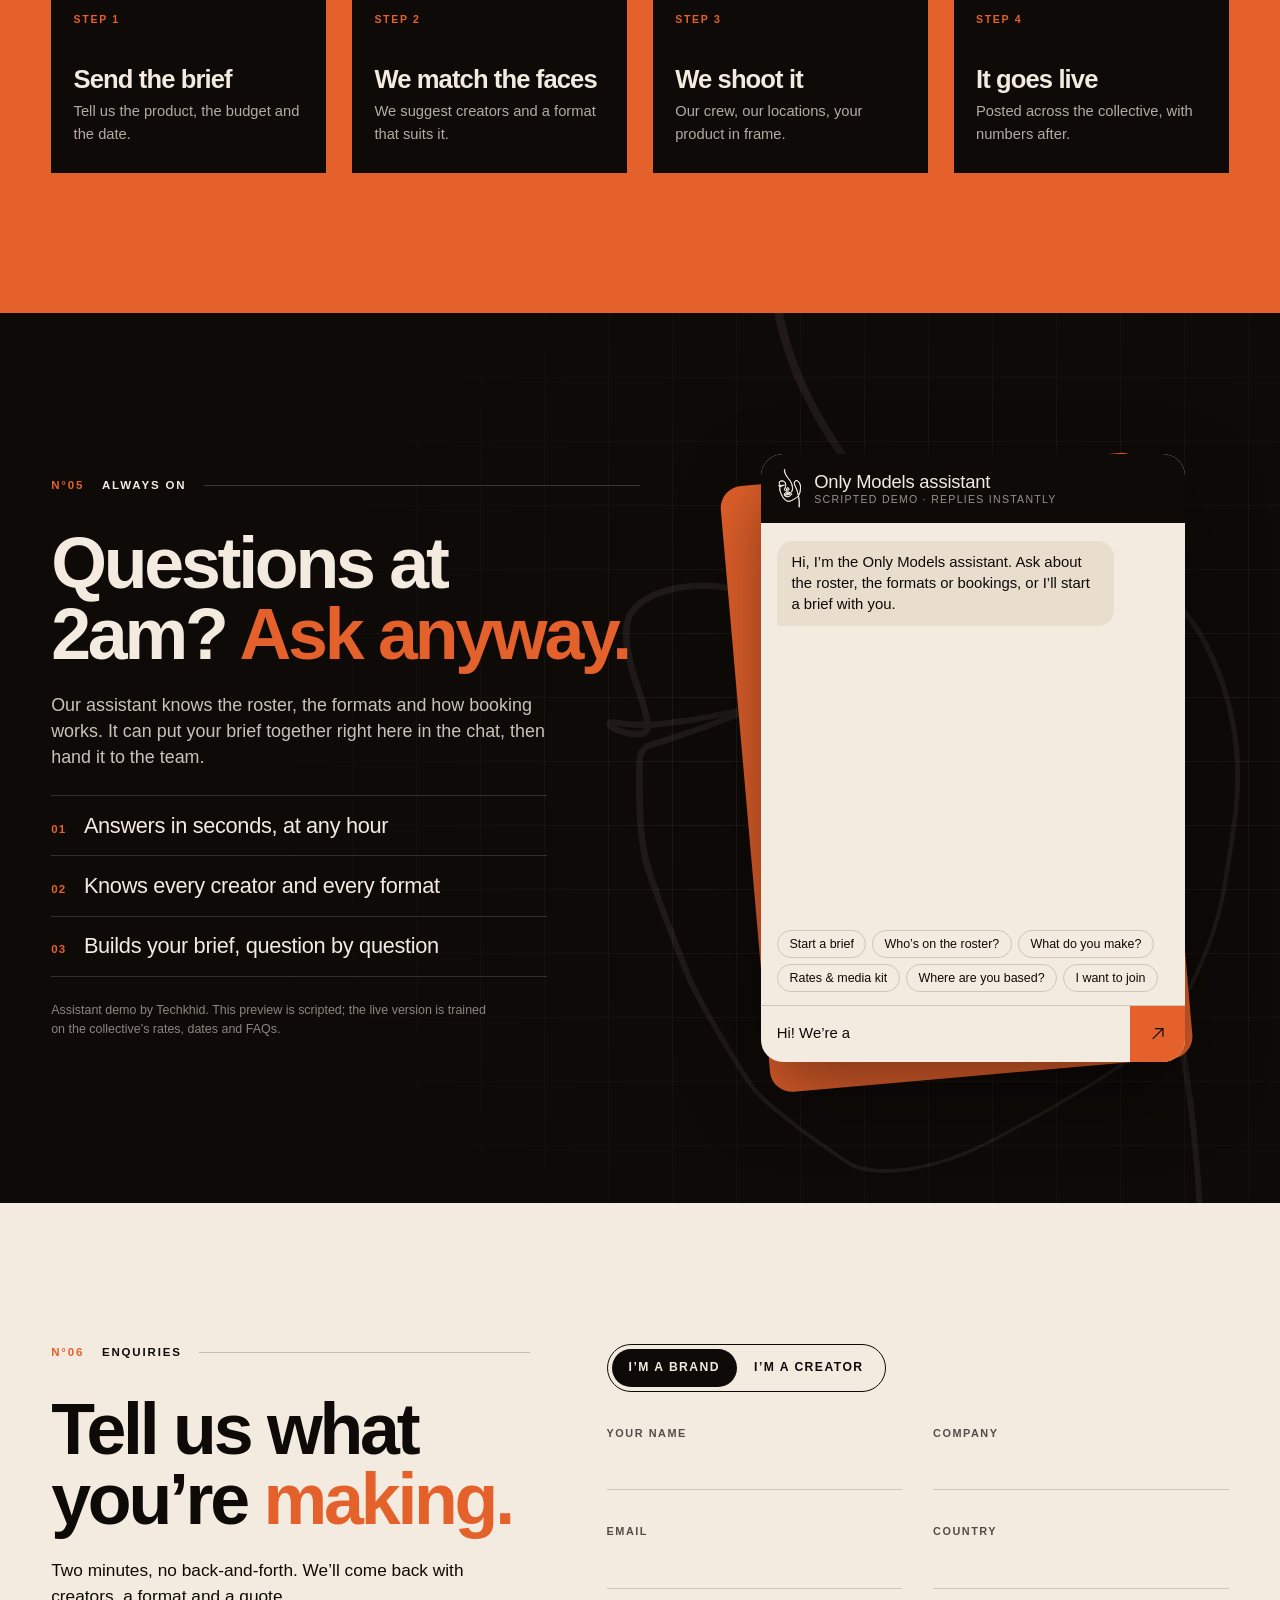
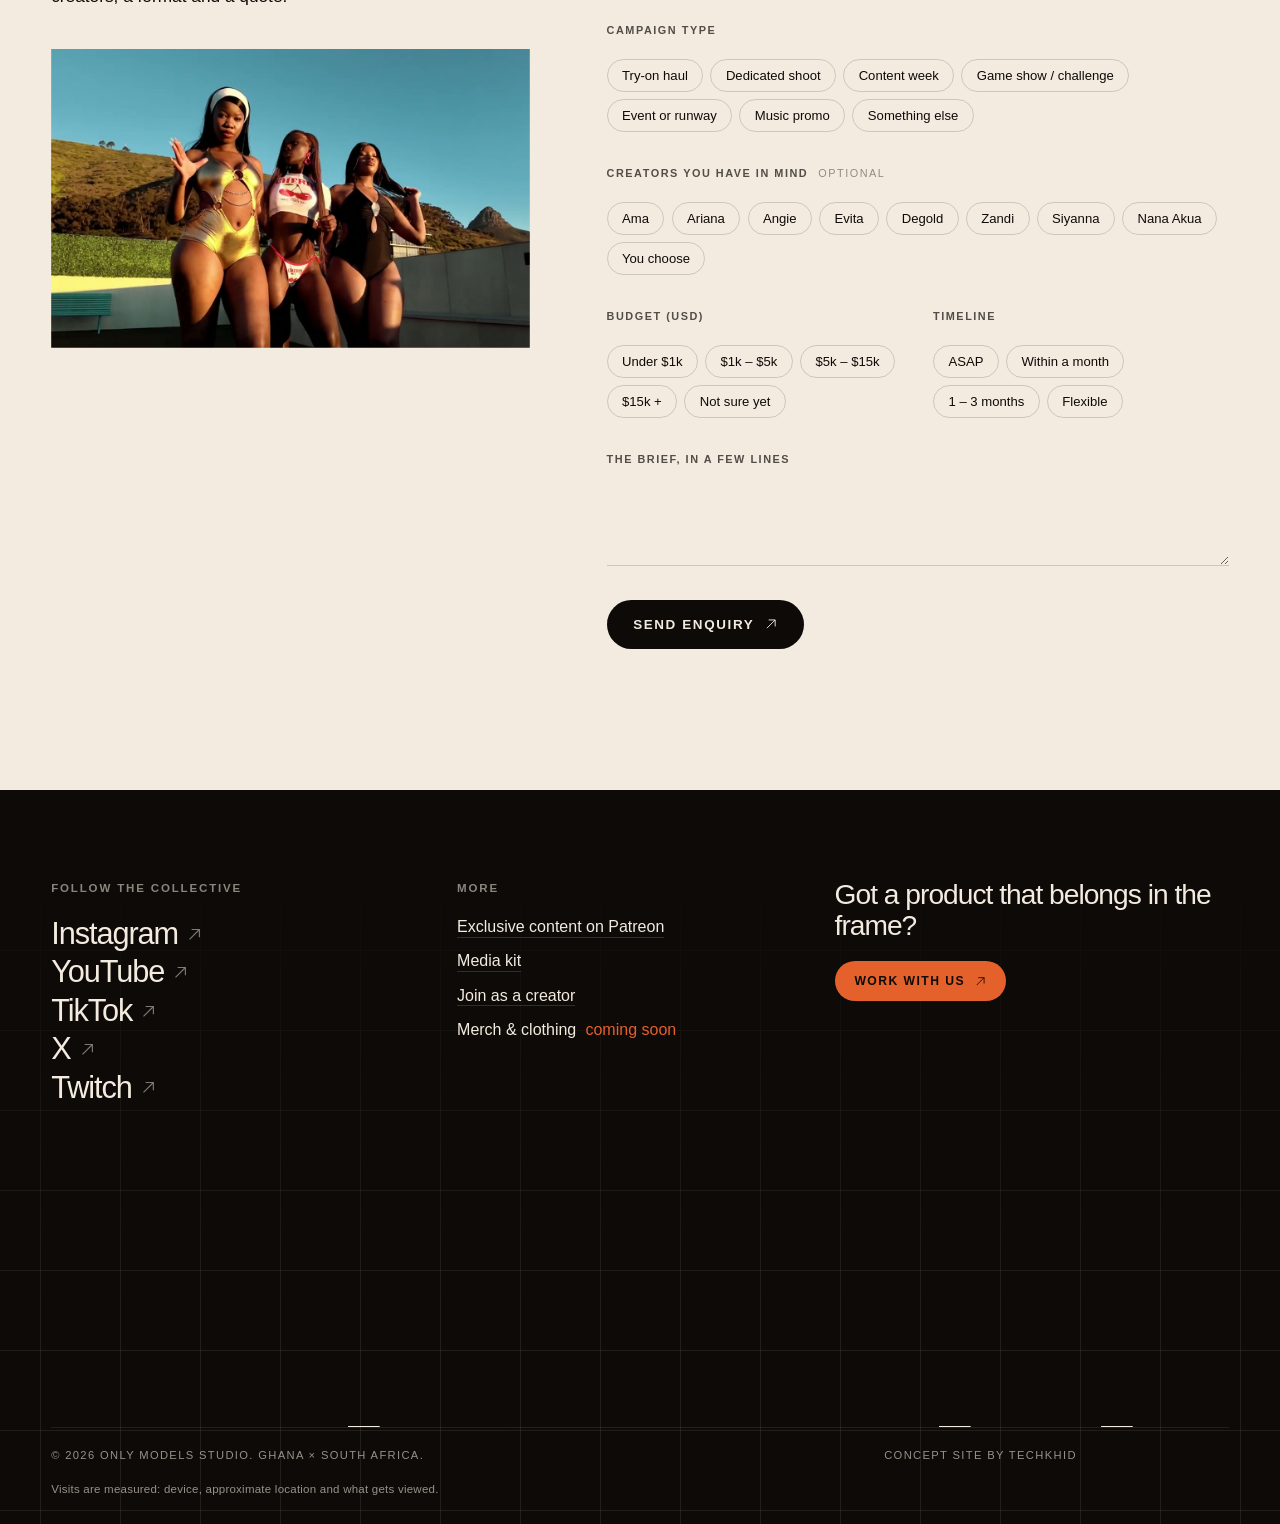
==== commit a748de9b: "Remove em dashes from site copy and titles" ====
--- a/index.html
+++ b/index.html
@@ -3,10 +3,10 @@
 <head>
 <meta charset="utf-8">
 <meta name="viewport" content="width=device-width, initial-scale=1">
-<title>Only Models Studio — Africa's finest creators</title>
+<title>Only Models Studio | Africa's finest creators</title>
 <meta name="description" content="Only Models Studio is a creator collective out of Ghana and South Africa. Pool days, road trips, food fights and brand partnerships, starring Africa's finest creators.">
 <meta name="theme-color" content="#0e0a08">
-<meta property="og:title" content="Only Models Studio — Africa's finest creators">
+<meta property="og:title" content="Only Models Studio | Africa's finest creators">
 <meta property="og:description" content="A creator collective out of Ghana and South Africa. Brands welcome.">
 <meta property="og:image" content="assets/img/collective-beach.jpg">
 <meta property="og:type" content="website">
@@ -45,7 +45,7 @@
 <div class="cursor" id="cursor" aria-hidden="true"><span></span></div>
 
 <header class="nav" id="nav">
-  <a class="brand" href="#top" aria-label="Only Models Studio — home">
+  <a class="brand" href="#top" aria-label="Only Models Studio, home">
     <svg class="brand__mark"><use href="#mark"/></svg>
     <span class="brand__word">Only Models <em>Studio</em></span>
   </a>
@@ -71,7 +71,7 @@
     <a href="#enquire"><i>06</i>Enquiries</a>
     <a href="media-kit.html"><i>07</i>Media kit</a>
   </nav>
-  <p class="menu__foot">Ghana × South Africa — Brands welcome</p>
+  <p class="menu__foot">Ghana × South Africa · Brands welcome</p>
 </div>
 
 <main id="main">
@@ -93,7 +93,7 @@
       <span class="line"><span>creators.</span></span>
     </h1>
     <div class="hero__foot">
-      <p class="hero__lede">Pool days, road trips, food fights &mdash; and the content brands wish they&rsquo;d made themselves.</p>
+      <p class="hero__lede">Pool days, road trips, food fights, and the content brands wish they&rsquo;d made themselves.</p>
       <div class="hero__cta">
         <a class="btn btn--solid" href="#enquire">Book the collective <svg><use href="#i-arrow"/></svg></a>
         <a class="btn btn--ghost" href="#roster">Meet the roster</a>
--- a/css/style.css
+++ b/css/style.css
@@ -1,4 +1,4 @@
-/* Only Models Studio — sunlit editorial
+/* Only Models Studio: sunlit editorial
    ink + bone, one clay accent lifted from the collective's own studio backdrops */
 
 :root {
